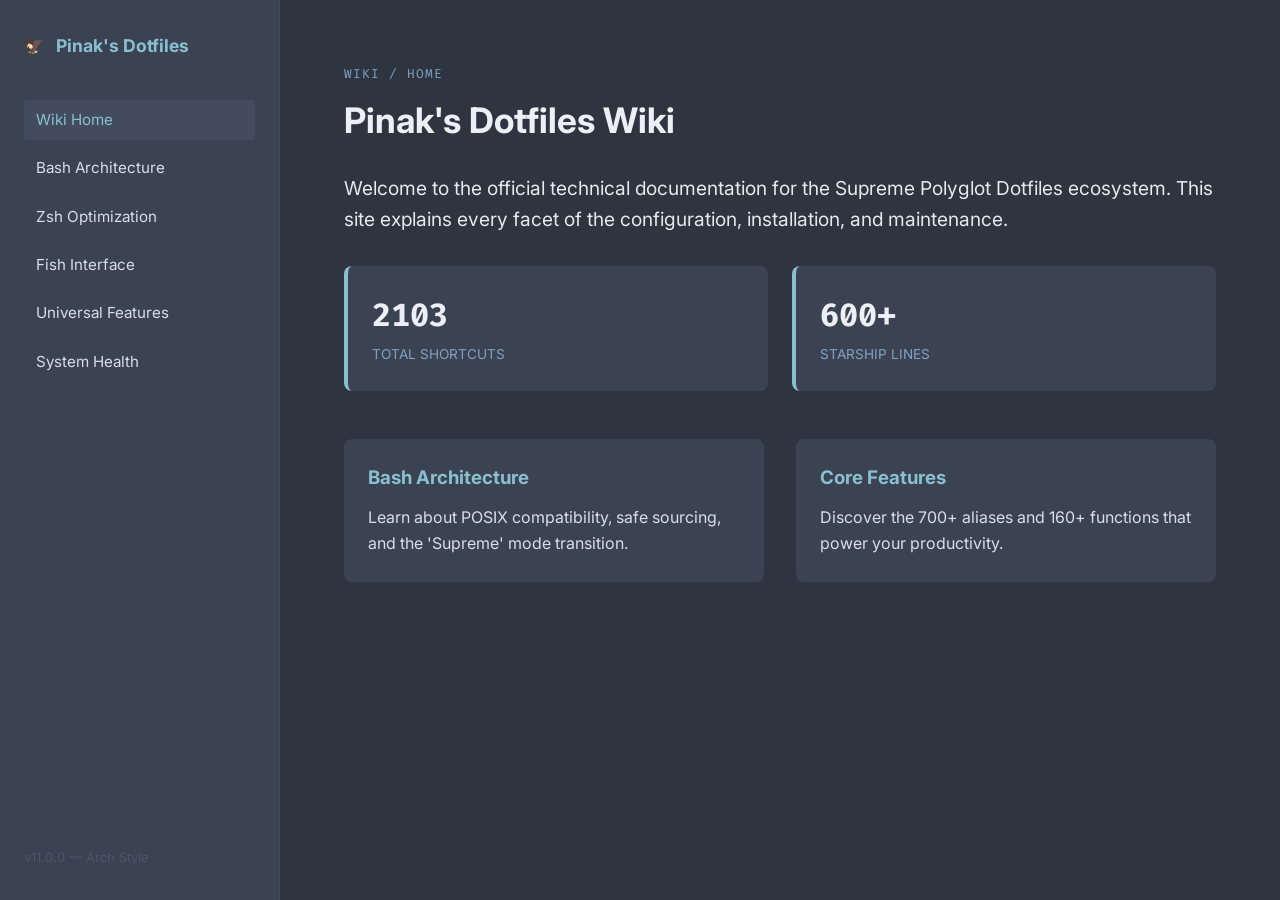
==== docs/index.html @ 30ae8c2a "Docs: implement 6-page comprehensive technical wiki and 600+ line Starship config" ====
<!DOCTYPE html>
<html lang="en">
<head>
    <meta charset="UTF-8">
    <meta name="viewport" content="width=device-width, initial-scale=1.0">
    <title>Pinak's Dotfiles — Wiki</title>
    <link rel="stylesheet" href="style.css">
    <link href="https://fonts.googleapis.com/css2?family=Fira+Code&family=Inter:wght@400;600;700&display=swap" rel="stylesheet">
</head>
<body class="nord-theme">
    <nav class="sidebar">
        <div class="logo"><span>🦅</span> <h1>Pinak's Dotfiles</h1></div>
        <ul class="nav-links">
            <li><a href="index.html" class="active">Wiki Home</a></li>
            <li><a href="bash.html">Bash Architecture</a></li>
            <li><a href="zsh.html">Zsh Optimization</a></li>
            <li><a href="fish.html">Fish Interface</a></li>
            <li><a href="features.html">Universal Features</a></li>
            <li><a href="diagnostics.html">System Health</a></li>
        </ul>
        <div class="sidebar-footer">v11.0.0 — Arch Style</div>
    </nav>
    <main class="content">
        <section class="doc-section">
            <header><div class="breadcrumb">Wiki / Home</div><h2>Pinak's Dotfiles Wiki</h2></header>
            <p class="lead">Welcome to the official technical documentation for the Supreme Polyglot Dotfiles ecosystem. This site explains every facet of the configuration, installation, and maintenance.</p>
            
            <div class="stats-grid" id="stats-grid"></div>

            <div class="card-grid">
                <div class="card clickable" onclick="location.href='bash.html'">
                    <h3>Bash Architecture</h3>
                    <p>Learn about POSIX compatibility, safe sourcing, and the 'Supreme' mode transition.</p>
                </div>
                <div class="card clickable" onclick="location.href='features.html'">
                    <h3>Core Features</h3>
                    <p>Discover the 700+ aliases and 160+ functions that power your productivity.</p>
                </div>
            </div>
        </section>
    </main>
    <script src="data.js"></script>
    <script>
        document.addEventListener('DOMContentLoaded', () => {
            const stats = DOTFILES_DATA.stats;
            document.getElementById('stats-grid').innerHTML = `
                <div class="stat-card">
                    <span class="stat-value">${stats.bash.aliases + stats.zsh.aliases + stats.fish.abbreviations}</span>
                    <span class="stat-label">Total Shortcuts</span>
                </div>
                <div class="stat-card">
                    <span class="stat-value">600+</span>
                    <span class="stat-label">Starship Lines</span>
                </div>
            `;
        });
    </script>
</body>
</html>
---- docs/style.css ----
:root {
    --nord0: #2e3440;
    --nord1: #3b4252;
    --nord2: #434c5e;
    --nord3: #4c566a;
    --nord4: #d8dee9;
    --nord5: #e5e9f0;
    --nord6: #eceff4;
    --nord7: #8fbcbb;
    --nord8: #88c0d0;
    --nord9: #81a1c1;
    --nord10: #5e81ac;
    --nord11: #bf616a;
    --nord12: #d08770;
    --nord13: #ebcb8b;
    --nord14: #a3be8c;
    --nord15: #b48ead;
    
    --sidebar-width: 280px;
    --content-max-width: 900px;
}

* {
    box-sizing: border-box;
    margin: 0;
    padding: 0;
}

body {
    font-family: 'Inter', system-ui, -apple-system, sans-serif;
    background-color: var(--nord0);
    color: var(--nord4);
    line-height: 1.6;
    display: flex;
    min-height: 100vh;
}

/* Sidebar */
.sidebar {
    width: var(--sidebar-width);
    background-color: var(--nord1);
    border-right: 1px solid var(--nord2);
    padding: 2rem 1.5rem;
    position: fixed;
    height: 100vh;
    display: flex;
    flex-direction: column;
}

.logo {
    display: flex;
    align-items: center;
    gap: 0.75rem;
    margin-bottom: 2.5rem;
}

.logo-icon {
    font-size: 1.5rem;
}

.logo h1 {
    font-size: 1.1rem;
    color: var(--nord8);
    font-weight: 700;
}

.nav-links {
    list-style: none;
    flex-grow: 1;
}

.nav-links li {
    margin-bottom: 0.5rem;
}

.nav-links a {
    color: var(--nord4);
    text-decoration: none;
    font-size: 0.95rem;
    display: block;
    padding: 0.5rem 0.75rem;
    border-radius: 4px;
    transition: all 0.2s ease;
}

.nav-links a:hover, .nav-links a.active {
    background-color: var(--nord2);
    color: var(--nord8);
}

.sidebar-footer {
    padding-top: 2rem;
    font-size: 0.8rem;
    color: var(--nord3);
}

/* Content */
.content {
    margin-left: var(--sidebar-width);
    padding: 4rem 5%;
    max-width: calc(var(--content-max-width) + var(--sidebar-width));
    width: 100%;
}

.doc-section {
    margin-bottom: 5rem;
}

.breadcrumb {
    font-family: 'Fira Code', monospace;
    font-size: 0.8rem;
    color: var(--nord9);
    margin-bottom: 0.5rem;
    text-transform: uppercase;
    letter-spacing: 1px;
}

h2 {
    font-size: 2.2rem;
    color: var(--nord6);
    margin-bottom: 1.5rem;
}

.lead {
    font-size: 1.2rem;
    color: var(--nord5);
    margin-bottom: 2rem;
}

/* Stats */
.stats-grid {
    display: grid;
    grid-template-columns: repeat(auto-fit, minmax(200px, 1fr));
    gap: 1.5rem;
    margin: 2rem 0;
}

.stat-card {
    background-color: var(--nord1);
    padding: 1.5rem;
    border-radius: 8px;
    border-left: 4px solid var(--nord8);
}

.stat-value {
    display: block;
    font-size: 2rem;
    font-weight: 700;
    color: var(--nord6);
    font-family: 'Fira Code', monospace;
}

.stat-label {
    font-size: 0.85rem;
    color: var(--nord9);
    text-transform: uppercase;
}

/* Info Box */
.info-box {
    background-color: var(--nord2);
    padding: 1rem 1.5rem;
    border-radius: 6px;
    border-left: 4px solid var(--nord13);
    margin: 2rem 0;
}

/* Code Block */
.code-block {
    background-color: var(--nord1);
    padding: 1.25rem;
    border-radius: 8px;
    position: relative;
    margin: 1.5rem 0;
    font-family: 'Fira Code', monospace;
    font-size: 0.9rem;
    overflow-x: auto;
}

.code-block pre {
    color: var(--nord14);
}

/* Cards */
.grid {
    display: grid;
    grid-template-columns: repeat(auto-fit, minmax(250px, 1fr));
    gap: 1.5rem;
}

.card {
    background-color: var(--nord1);
    padding: 1.5rem;
    border-radius: 8px;
    transition: transform 0.2s ease;
}

.card:hover {
    transform: translateY(-5px);
}

.card h3 {
    color: var(--nord8);
    margin-bottom: 0.75rem;
}

.card-grid {
    display: grid;
    grid-template-columns: repeat(auto-fit, minmax(300px, 1fr));
    gap: 2rem;
    margin-top: 3rem;
}

.clickable {
    cursor: pointer;
    border-bottom: 2px solid transparent;
}

.clickable:hover {
    background-color: var(--nord2);
    border-bottom-color: var(--nord8);
}

.breadcrumb:hover {
    color: var(--nord8);
    cursor: default;
}

@media (max-width: 768px) {
    body {
        flex-direction: column;
    }
    .sidebar {
        width: 100%;
        height: auto;
        position: relative;
    }
    .content {
        margin-left: 0;
        padding: 2rem 1.5rem;
    }
}
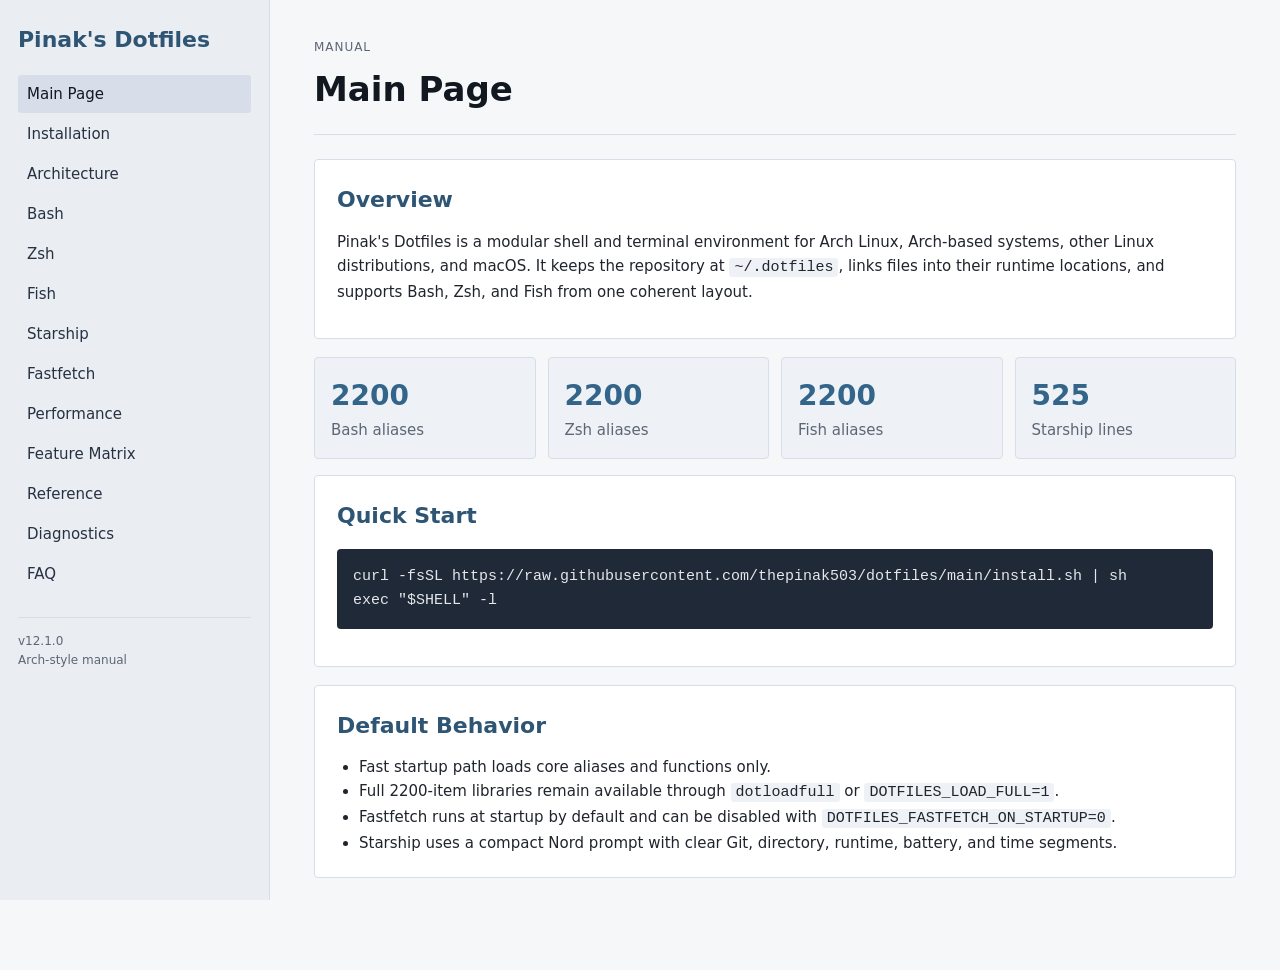
==== commit 1ad78700: "Initial Commit" ====
--- a/docs/index.html
+++ b/docs/index.html
@@ -1,59 +1,30 @@
-<!DOCTYPE html>
+<!doctype html>
 <html lang="en">
 <head>
-    <meta charset="UTF-8">
-    <meta name="viewport" content="width=device-width, initial-scale=1.0">
-    <title>Pinak's Dotfiles — Wiki</title>
-    <link rel="stylesheet" href="style.css">
-    <link href="https://fonts.googleapis.com/css2?family=Fira+Code&family=Inter:wght@400;600;700&display=swap" rel="stylesheet">
+<meta charset="utf-8">
+<meta name="viewport" content="width=device-width, initial-scale=1">
+<title>Main Page - Pinak's Dotfiles</title>
+<link rel="stylesheet" href="style.css">
 </head>
-<body class="nord-theme">
-    <nav class="sidebar">
-        <div class="logo"><span>🦅</span> <h1>Pinak's Dotfiles</h1></div>
-        <ul class="nav-links">
-            <li><a href="index.html" class="active">Wiki Home</a></li>
-            <li><a href="bash.html">Bash Architecture</a></li>
-            <li><a href="zsh.html">Zsh Optimization</a></li>
-            <li><a href="fish.html">Fish Interface</a></li>
-            <li><a href="features.html">Universal Features</a></li>
-            <li><a href="diagnostics.html">System Health</a></li>
-        </ul>
-        <div class="sidebar-footer">v11.0.0 — Arch Style</div>
-    </nav>
-    <main class="content">
-        <section class="doc-section">
-            <header><div class="breadcrumb">Wiki / Home</div><h2>Pinak's Dotfiles Wiki</h2></header>
-            <p class="lead">Welcome to the official technical documentation for the Supreme Polyglot Dotfiles ecosystem. This site explains every facet of the configuration, installation, and maintenance.</p>
-            
-            <div class="stats-grid" id="stats-grid"></div>
+<body>
+<aside>
+<div class="brand">Pinak's Dotfiles</div>
+<nav><a href="index.html" class="active">Main Page</a><a href="install.html" class="">Installation</a><a href="architecture.html" class="">Architecture</a><a href="bash.html" class="">Bash</a><a href="zsh.html" class="">Zsh</a><a href="fish.html" class="">Fish</a><a href="starship.html" class="">Starship</a><a href="fastfetch.html" class="">Fastfetch</a><a href="performance.html" class="">Performance</a><a href="features.html" class="">Feature Matrix</a><a href="reference.html" class="">Reference</a><a href="diagnostics.html" class="">Diagnostics</a><a href="faq.html" class="">FAQ</a></nav>
+<div class="meta">v12.1.0<br>Arch-style manual</div>
+</aside>
+<main>
+<header class="top"><span>Manual</span><h1>Main Page</h1></header>
 
-            <div class="card-grid">
-                <div class="card clickable" onclick="location.href='bash.html'">
-                    <h3>Bash Architecture</h3>
-                    <p>Learn about POSIX compatibility, safe sourcing, and the 'Supreme' mode transition.</p>
-                </div>
-                <div class="card clickable" onclick="location.href='features.html'">
-                    <h3>Core Features</h3>
-                    <p>Discover the 700+ aliases and 160+ functions that power your productivity.</p>
-                </div>
-            </div>
-        </section>
-    </main>
-    <script src="data.js"></script>
-    <script>
-        document.addEventListener('DOMContentLoaded', () => {
-            const stats = DOTFILES_DATA.stats;
-            document.getElementById('stats-grid').innerHTML = `
-                <div class="stat-card">
-                    <span class="stat-value">${stats.bash.aliases + stats.zsh.aliases + stats.fish.abbreviations}</span>
-                    <span class="stat-label">Total Shortcuts</span>
-                </div>
-                <div class="stat-card">
-                    <span class="stat-value">600+</span>
-                    <span class="stat-label">Starship Lines</span>
-                </div>
-            `;
-        });
-    </script>
+<section><h2>Overview</h2><p>Pinak's Dotfiles is a modular shell and terminal environment for Arch Linux, Arch-based systems, other Linux distributions, and macOS. It keeps the repository at <code>~/.dotfiles</code>, links files into their runtime locations, and supports Bash, Zsh, and Fish from one coherent layout.</p></section>
+<div class="grid">
+<div class="box"><strong>2200</strong><span>Bash aliases</span></div>
+<div class="box"><strong>2200</strong><span>Zsh aliases</span></div>
+<div class="box"><strong>2200</strong><span>Fish aliases</span></div>
+<div class="box"><strong>525</strong><span>Starship lines</span></div>
+</div>
+<section><h2>Quick Start</h2><pre><code>curl -fsSL https://raw.githubusercontent.com/thepinak503/dotfiles/main/install.sh | sh
+exec "$SHELL" -l</code></pre></section>
+<section><h2>Default Behavior</h2><ul><li>Fast startup path loads core aliases and functions only.</li><li>Full 2200-item libraries remain available through <code>dotloadfull</code> or <code>DOTFILES_LOAD_FULL=1</code>.</li><li>Fastfetch runs at startup by default and can be disabled with <code>DOTFILES_FASTFETCH_ON_STARTUP=0</code>.</li><li>Starship uses a compact Nord prompt with clear Git, directory, runtime, battery, and time segments.</li></ul></section>
+</main>
 </body>
 </html>
--- a/docs/style.css
+++ b/docs/style.css
@@ -1,242 +1 @@
-:root {
-    --nord0: #2e3440;
-    --nord1: #3b4252;
-    --nord2: #434c5e;
-    --nord3: #4c566a;
-    --nord4: #d8dee9;
-    --nord5: #e5e9f0;
-    --nord6: #eceff4;
-    --nord7: #8fbcbb;
-    --nord8: #88c0d0;
-    --nord9: #81a1c1;
-    --nord10: #5e81ac;
-    --nord11: #bf616a;
-    --nord12: #d08770;
-    --nord13: #ebcb8b;
-    --nord14: #a3be8c;
-    --nord15: #b48ead;
-    
-    --sidebar-width: 280px;
-    --content-max-width: 900px;
-}
-
-* {
-    box-sizing: border-box;
-    margin: 0;
-    padding: 0;
-}
-
-body {
-    font-family: 'Inter', system-ui, -apple-system, sans-serif;
-    background-color: var(--nord0);
-    color: var(--nord4);
-    line-height: 1.6;
-    display: flex;
-    min-height: 100vh;
-}
-
-/* Sidebar */
-.sidebar {
-    width: var(--sidebar-width);
-    background-color: var(--nord1);
-    border-right: 1px solid var(--nord2);
-    padding: 2rem 1.5rem;
-    position: fixed;
-    height: 100vh;
-    display: flex;
-    flex-direction: column;
-}
-
-.logo {
-    display: flex;
-    align-items: center;
-    gap: 0.75rem;
-    margin-bottom: 2.5rem;
-}
-
-.logo-icon {
-    font-size: 1.5rem;
-}
-
-.logo h1 {
-    font-size: 1.1rem;
-    color: var(--nord8);
-    font-weight: 700;
-}
-
-.nav-links {
-    list-style: none;
-    flex-grow: 1;
-}
-
-.nav-links li {
-    margin-bottom: 0.5rem;
-}
-
-.nav-links a {
-    color: var(--nord4);
-    text-decoration: none;
-    font-size: 0.95rem;
-    display: block;
-    padding: 0.5rem 0.75rem;
-    border-radius: 4px;
-    transition: all 0.2s ease;
-}
-
-.nav-links a:hover, .nav-links a.active {
-    background-color: var(--nord2);
-    color: var(--nord8);
-}
-
-.sidebar-footer {
-    padding-top: 2rem;
-    font-size: 0.8rem;
-    color: var(--nord3);
-}
-
-/* Content */
-.content {
-    margin-left: var(--sidebar-width);
-    padding: 4rem 5%;
-    max-width: calc(var(--content-max-width) + var(--sidebar-width));
-    width: 100%;
-}
-
-.doc-section {
-    margin-bottom: 5rem;
-}
-
-.breadcrumb {
-    font-family: 'Fira Code', monospace;
-    font-size: 0.8rem;
-    color: var(--nord9);
-    margin-bottom: 0.5rem;
-    text-transform: uppercase;
-    letter-spacing: 1px;
-}
-
-h2 {
-    font-size: 2.2rem;
-    color: var(--nord6);
-    margin-bottom: 1.5rem;
-}
-
-.lead {
-    font-size: 1.2rem;
-    color: var(--nord5);
-    margin-bottom: 2rem;
-}
-
-/* Stats */
-.stats-grid {
-    display: grid;
-    grid-template-columns: repeat(auto-fit, minmax(200px, 1fr));
-    gap: 1.5rem;
-    margin: 2rem 0;
-}
-
-.stat-card {
-    background-color: var(--nord1);
-    padding: 1.5rem;
-    border-radius: 8px;
-    border-left: 4px solid var(--nord8);
-}
-
-.stat-value {
-    display: block;
-    font-size: 2rem;
-    font-weight: 700;
-    color: var(--nord6);
-    font-family: 'Fira Code', monospace;
-}
-
-.stat-label {
-    font-size: 0.85rem;
-    color: var(--nord9);
-    text-transform: uppercase;
-}
-
-/* Info Box */
-.info-box {
-    background-color: var(--nord2);
-    padding: 1rem 1.5rem;
-    border-radius: 6px;
-    border-left: 4px solid var(--nord13);
-    margin: 2rem 0;
-}
-
-/* Code Block */
-.code-block {
-    background-color: var(--nord1);
-    padding: 1.25rem;
-    border-radius: 8px;
-    position: relative;
-    margin: 1.5rem 0;
-    font-family: 'Fira Code', monospace;
-    font-size: 0.9rem;
-    overflow-x: auto;
-}
-
-.code-block pre {
-    color: var(--nord14);
-}
-
-/* Cards */
-.grid {
-    display: grid;
-    grid-template-columns: repeat(auto-fit, minmax(250px, 1fr));
-    gap: 1.5rem;
-}
-
-.card {
-    background-color: var(--nord1);
-    padding: 1.5rem;
-    border-radius: 8px;
-    transition: transform 0.2s ease;
-}
-
-.card:hover {
-    transform: translateY(-5px);
-}
-
-.card h3 {
-    color: var(--nord8);
-    margin-bottom: 0.75rem;
-}
-
-.card-grid {
-    display: grid;
-    grid-template-columns: repeat(auto-fit, minmax(300px, 1fr));
-    gap: 2rem;
-    margin-top: 3rem;
-}
-
-.clickable {
-    cursor: pointer;
-    border-bottom: 2px solid transparent;
-}
-
-.clickable:hover {
-    background-color: var(--nord2);
-    border-bottom-color: var(--nord8);
-}
-
-.breadcrumb:hover {
-    color: var(--nord8);
-    cursor: default;
-}
-
-@media (max-width: 768px) {
-    body {
-        flex-direction: column;
-    }
-    .sidebar {
-        width: 100%;
-        height: auto;
-        position: relative;
-    }
-    .content {
-        margin-left: 0;
-        padding: 2rem 1.5rem;
-    }
-}
+:root{--bg:#f6f7f9;--panel:#fff;--text:#20242c;--muted:#5d6675;--line:#d8dee9;--blue:#33658a;--blue2:#2f5575;--code:#eef2f6;--warn:#8a5a00;--green:#3a6b35}*{box-sizing:border-box}body{margin:0;background:var(--bg);color:var(--text);font:15px/1.6 system-ui,-apple-system,BlinkMacSystemFont,"Segoe UI",sans-serif;display:flex}aside{width:270px;background:#eaedf2;border-right:1px solid var(--line);min-height:100vh;position:fixed;padding:22px 18px}.brand{font-size:22px;font-weight:700;color:var(--blue2);margin-bottom:18px}nav{display:flex;flex-direction:column;gap:2px}nav a{color:#263241;text-decoration:none;padding:7px 9px;border-radius:3px}nav a:hover,nav a.active{background:#d8dee9;color:#111820}.meta{color:var(--muted);font-size:12px;margin-top:24px;border-top:1px solid var(--line);padding-top:14px}main{margin-left:270px;max-width:1120px;padding:34px 44px 80px;width:100%}.top{border-bottom:1px solid var(--line);margin-bottom:24px}.top span{font-size:12px;text-transform:uppercase;color:var(--muted);letter-spacing:.08em}.top h1{font-size:34px;margin:4px 0 18px;color:#111820}section{background:var(--panel);border:1px solid var(--line);padding:22px;margin:0 0 18px;border-radius:4px}h2{font-size:22px;margin:0 0 12px;color:var(--blue2)}p{margin:0 0 12px}code{background:var(--code);padding:1px 5px;border-radius:3px;font-family:ui-monospace,SFMono-Regular,Menlo,Consolas,monospace}pre{background:#1f2937;color:#e5e7eb;border-radius:4px;padding:16px;overflow:auto}pre code{background:transparent;color:inherit;padding:0}.grid{display:grid;grid-template-columns:repeat(auto-fit,minmax(180px,1fr));gap:12px;margin:16px 0}.box{background:#eef2f6;border:1px solid var(--line);padding:16px;border-radius:4px}.box strong{display:block;font-size:28px;color:var(--blue)}.box span{color:var(--muted)}table{width:100%;border-collapse:collapse;margin-top:8px}th,td{border:1px solid var(--line);padding:10px;text-align:left;vertical-align:top}th{width:220px;background:#f0f3f7}ul{margin:0;padding-left:22px}@media(max-width:800px){body{display:block}aside{position:static;width:auto;min-height:0}main{margin:0;padding:22px}}
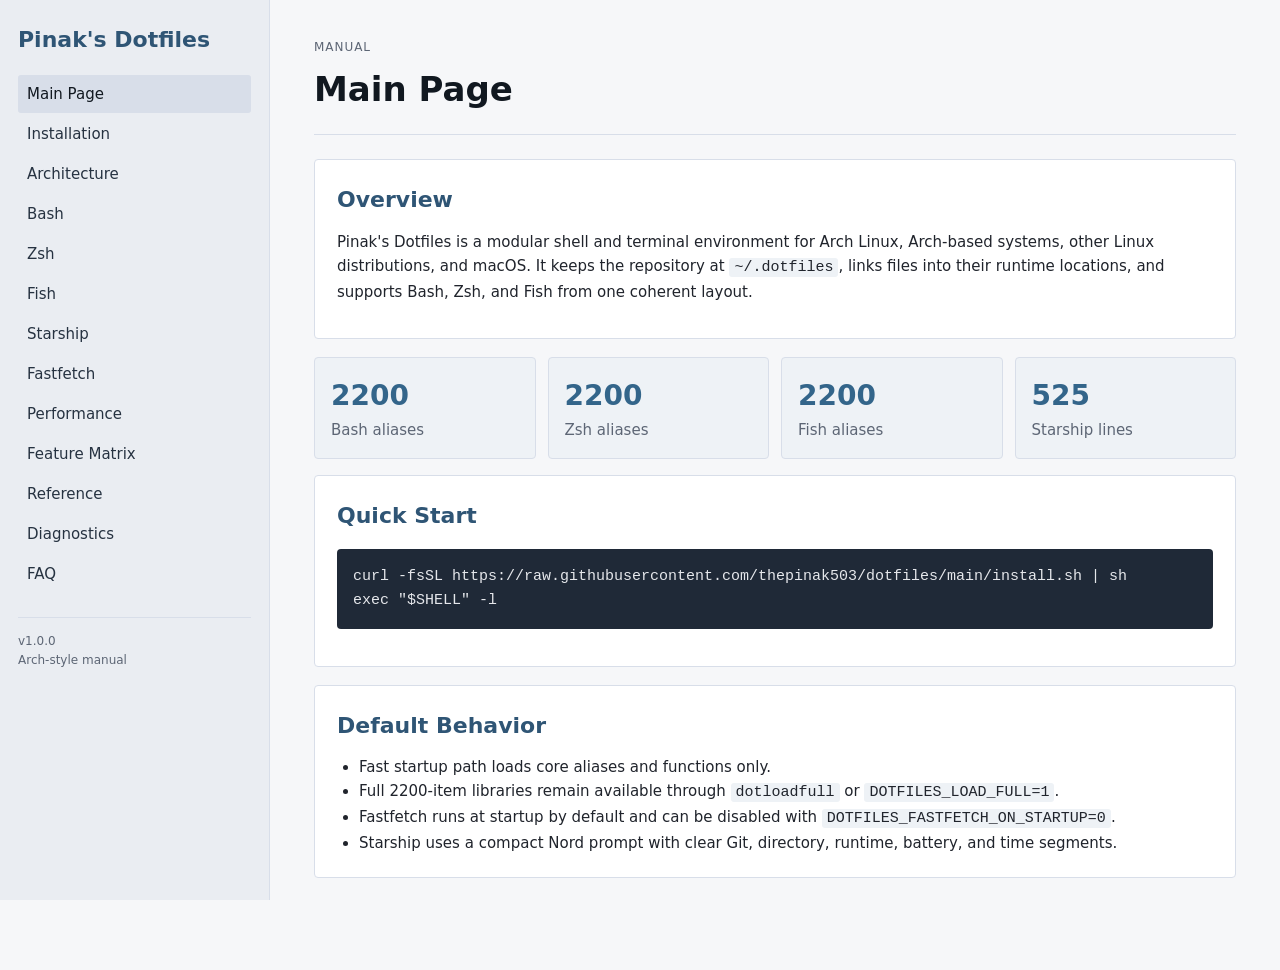
==== commit ea7c9e2c: "v1.0.0" ====
--- a/docs/index.html
+++ b/docs/index.html
@@ -10,7 +10,7 @@
 <aside>
 <div class="brand">Pinak's Dotfiles</div>
 <nav><a href="index.html" class="active">Main Page</a><a href="install.html" class="">Installation</a><a href="architecture.html" class="">Architecture</a><a href="bash.html" class="">Bash</a><a href="zsh.html" class="">Zsh</a><a href="fish.html" class="">Fish</a><a href="starship.html" class="">Starship</a><a href="fastfetch.html" class="">Fastfetch</a><a href="performance.html" class="">Performance</a><a href="features.html" class="">Feature Matrix</a><a href="reference.html" class="">Reference</a><a href="diagnostics.html" class="">Diagnostics</a><a href="faq.html" class="">FAQ</a></nav>
-<div class="meta">v12.1.0<br>Arch-style manual</div>
+<div class="meta">v1.0.0<br>Arch-style manual</div>
 </aside>
 <main>
 <header class="top"><span>Manual</span><h1>Main Page</h1></header>
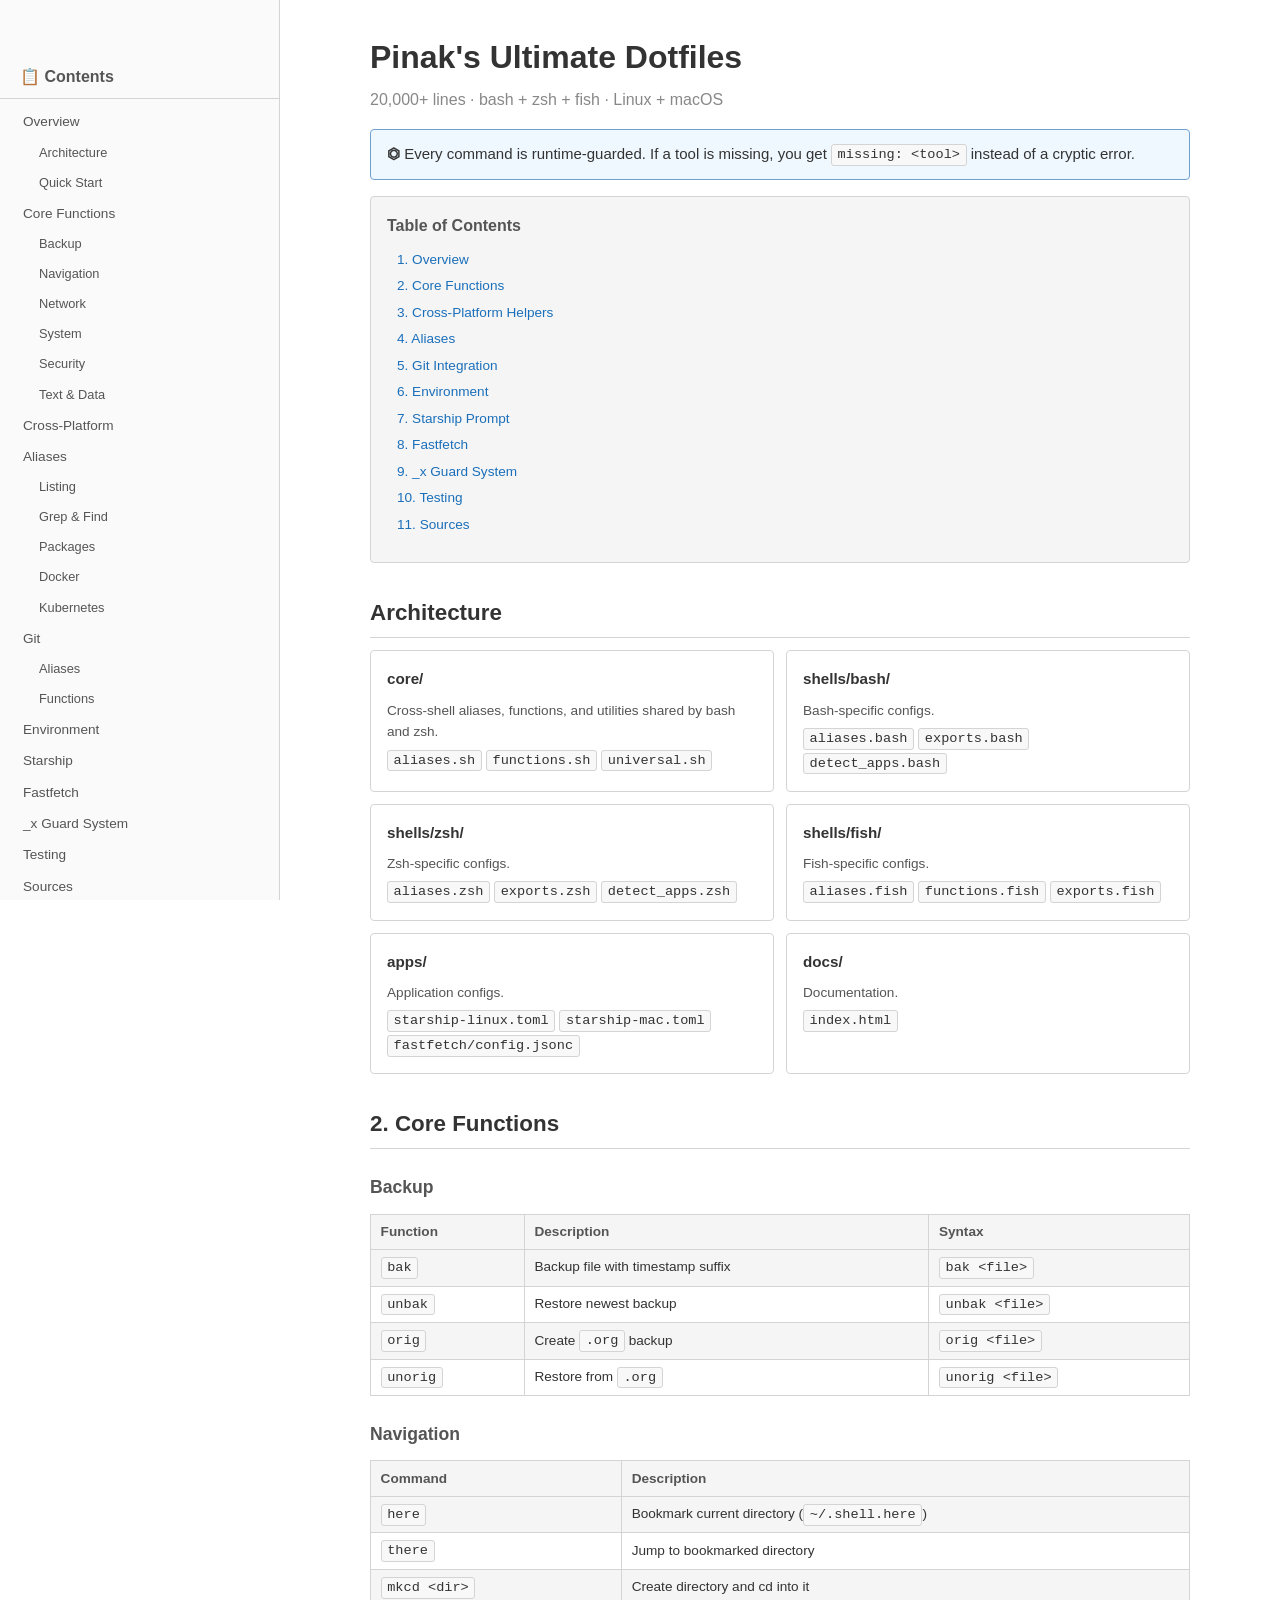
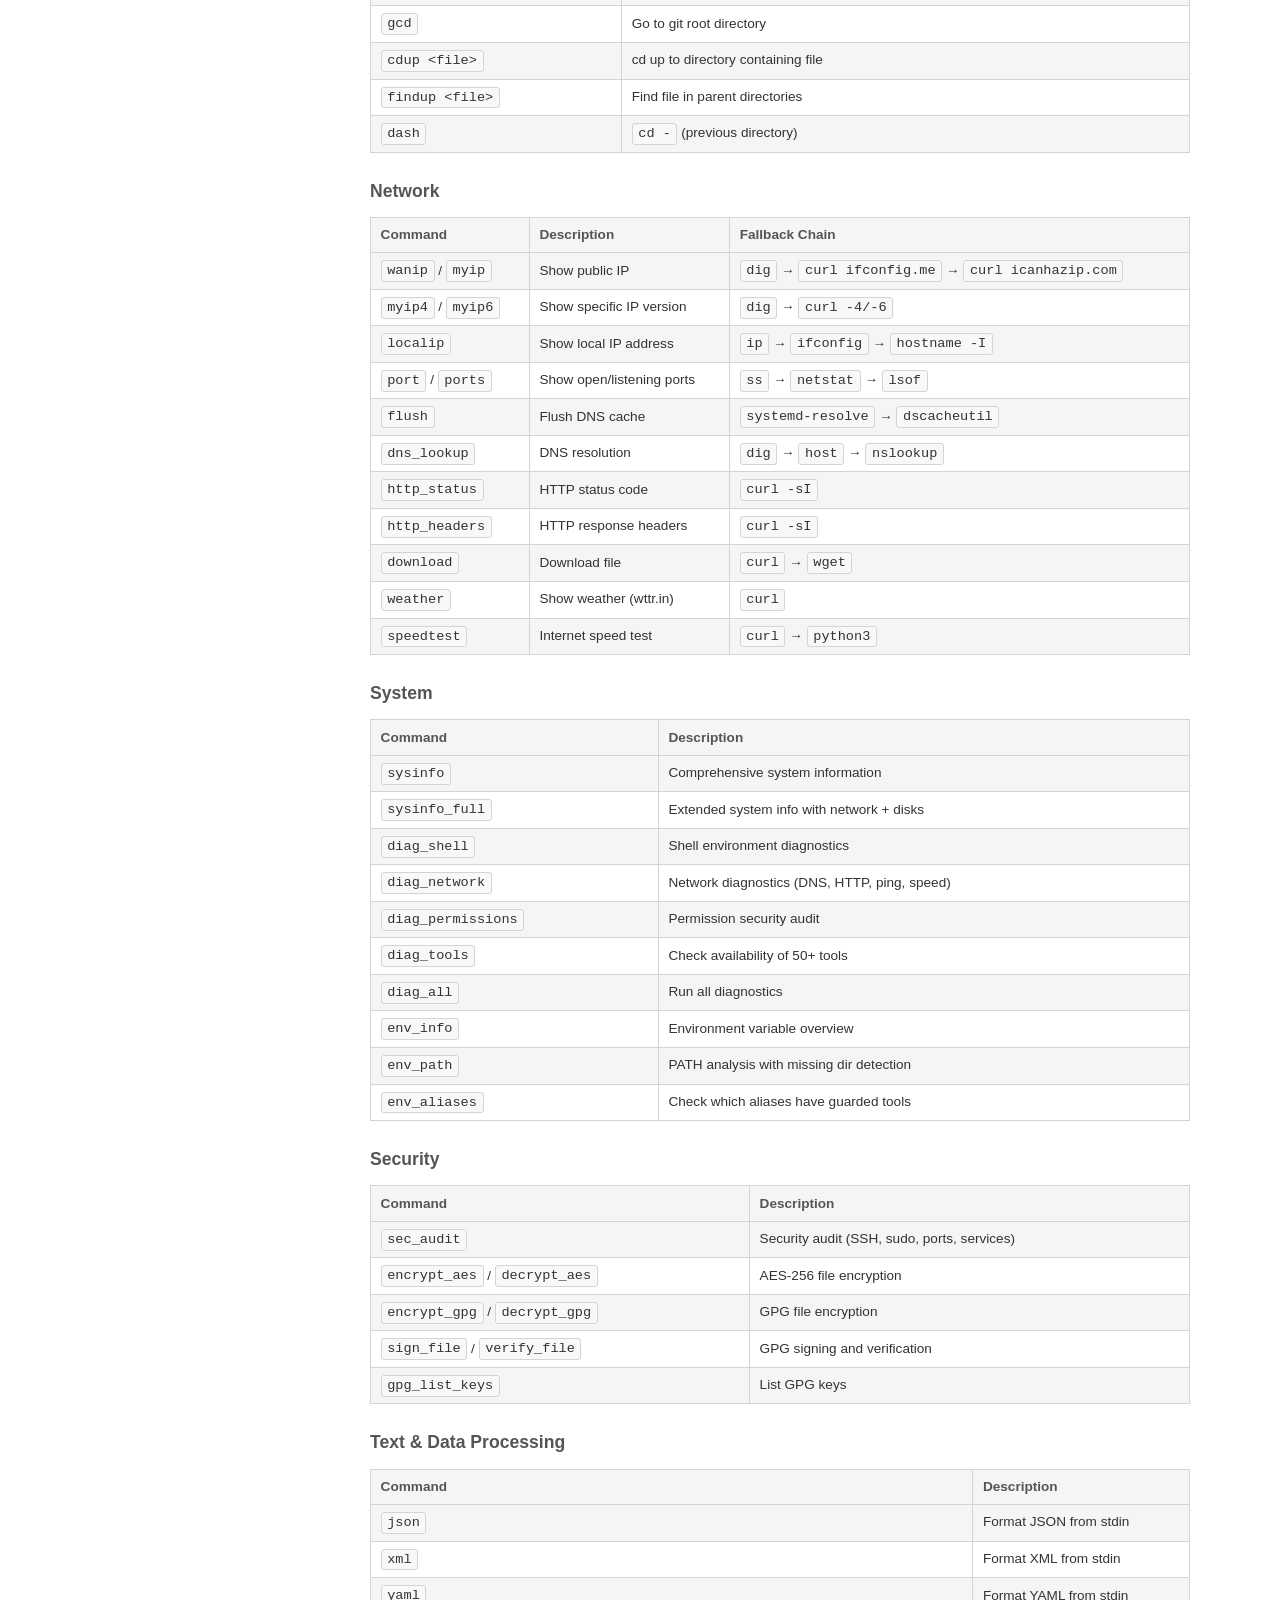
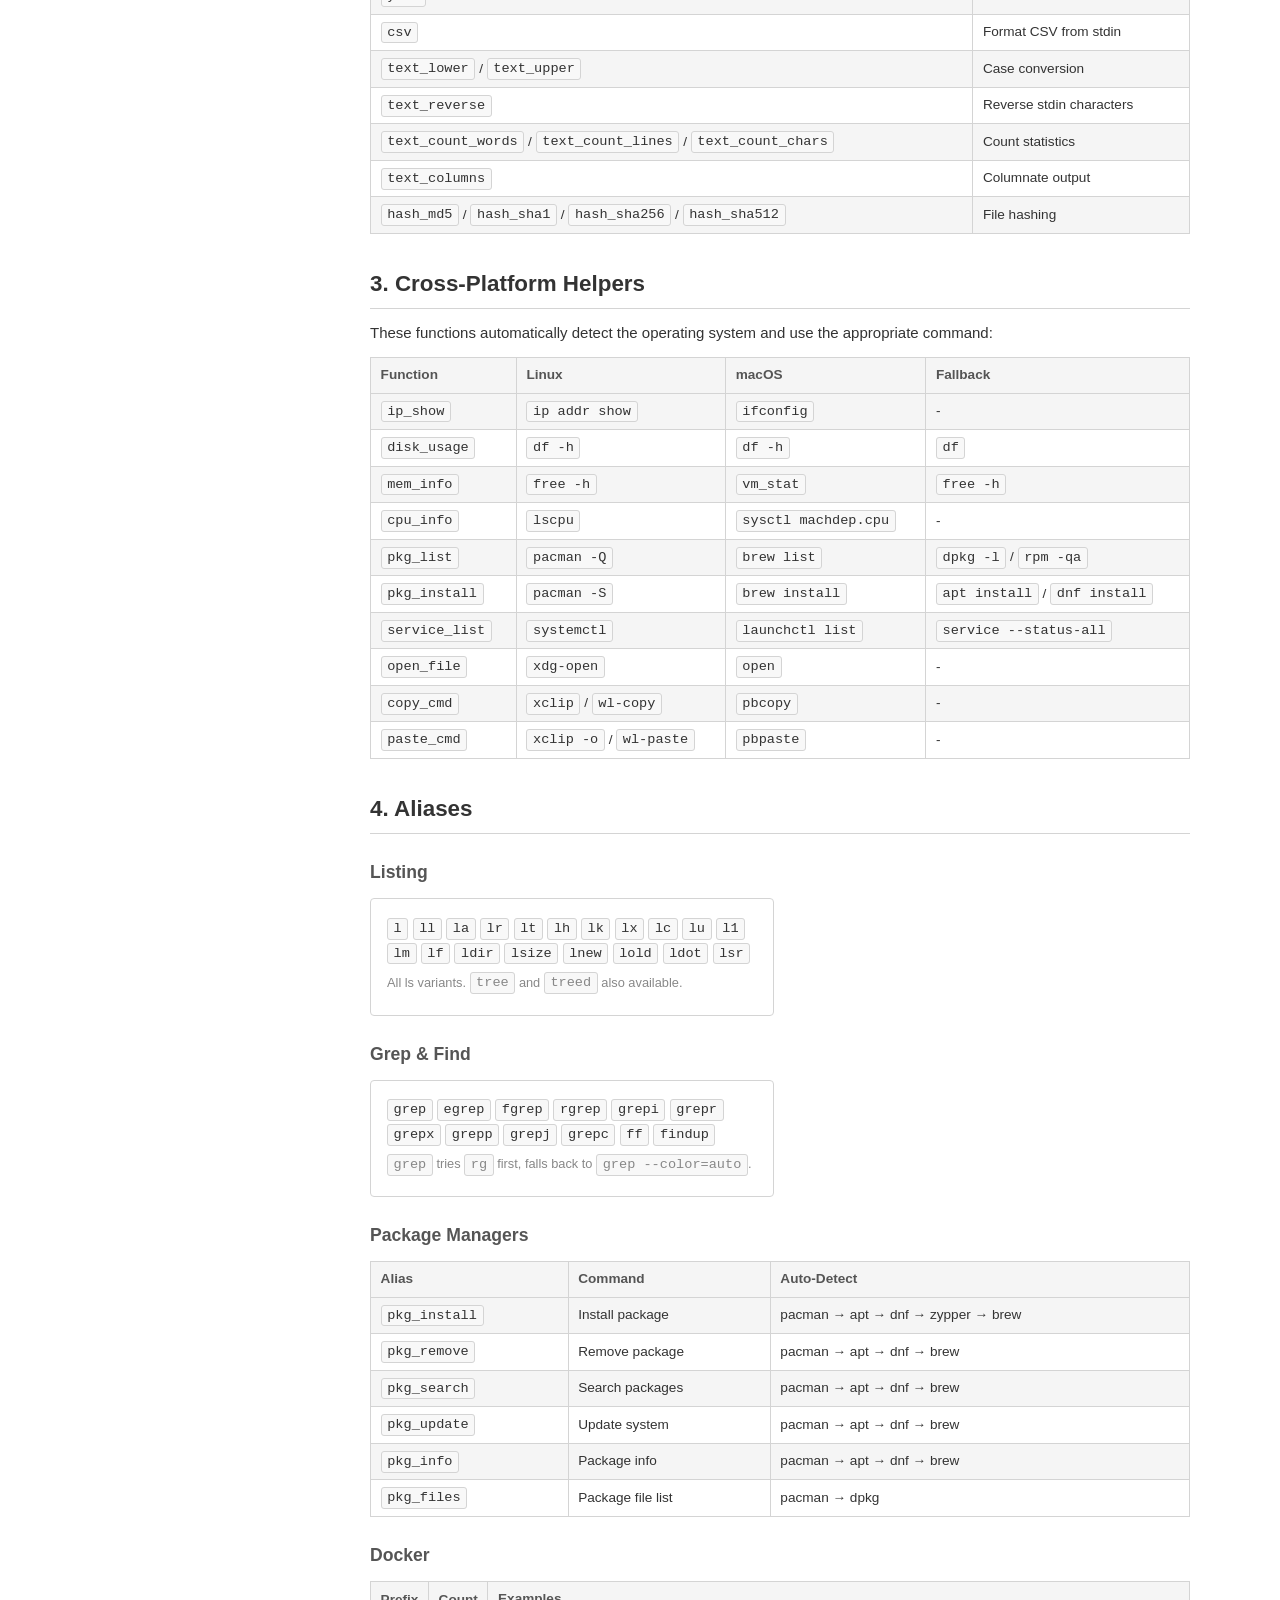
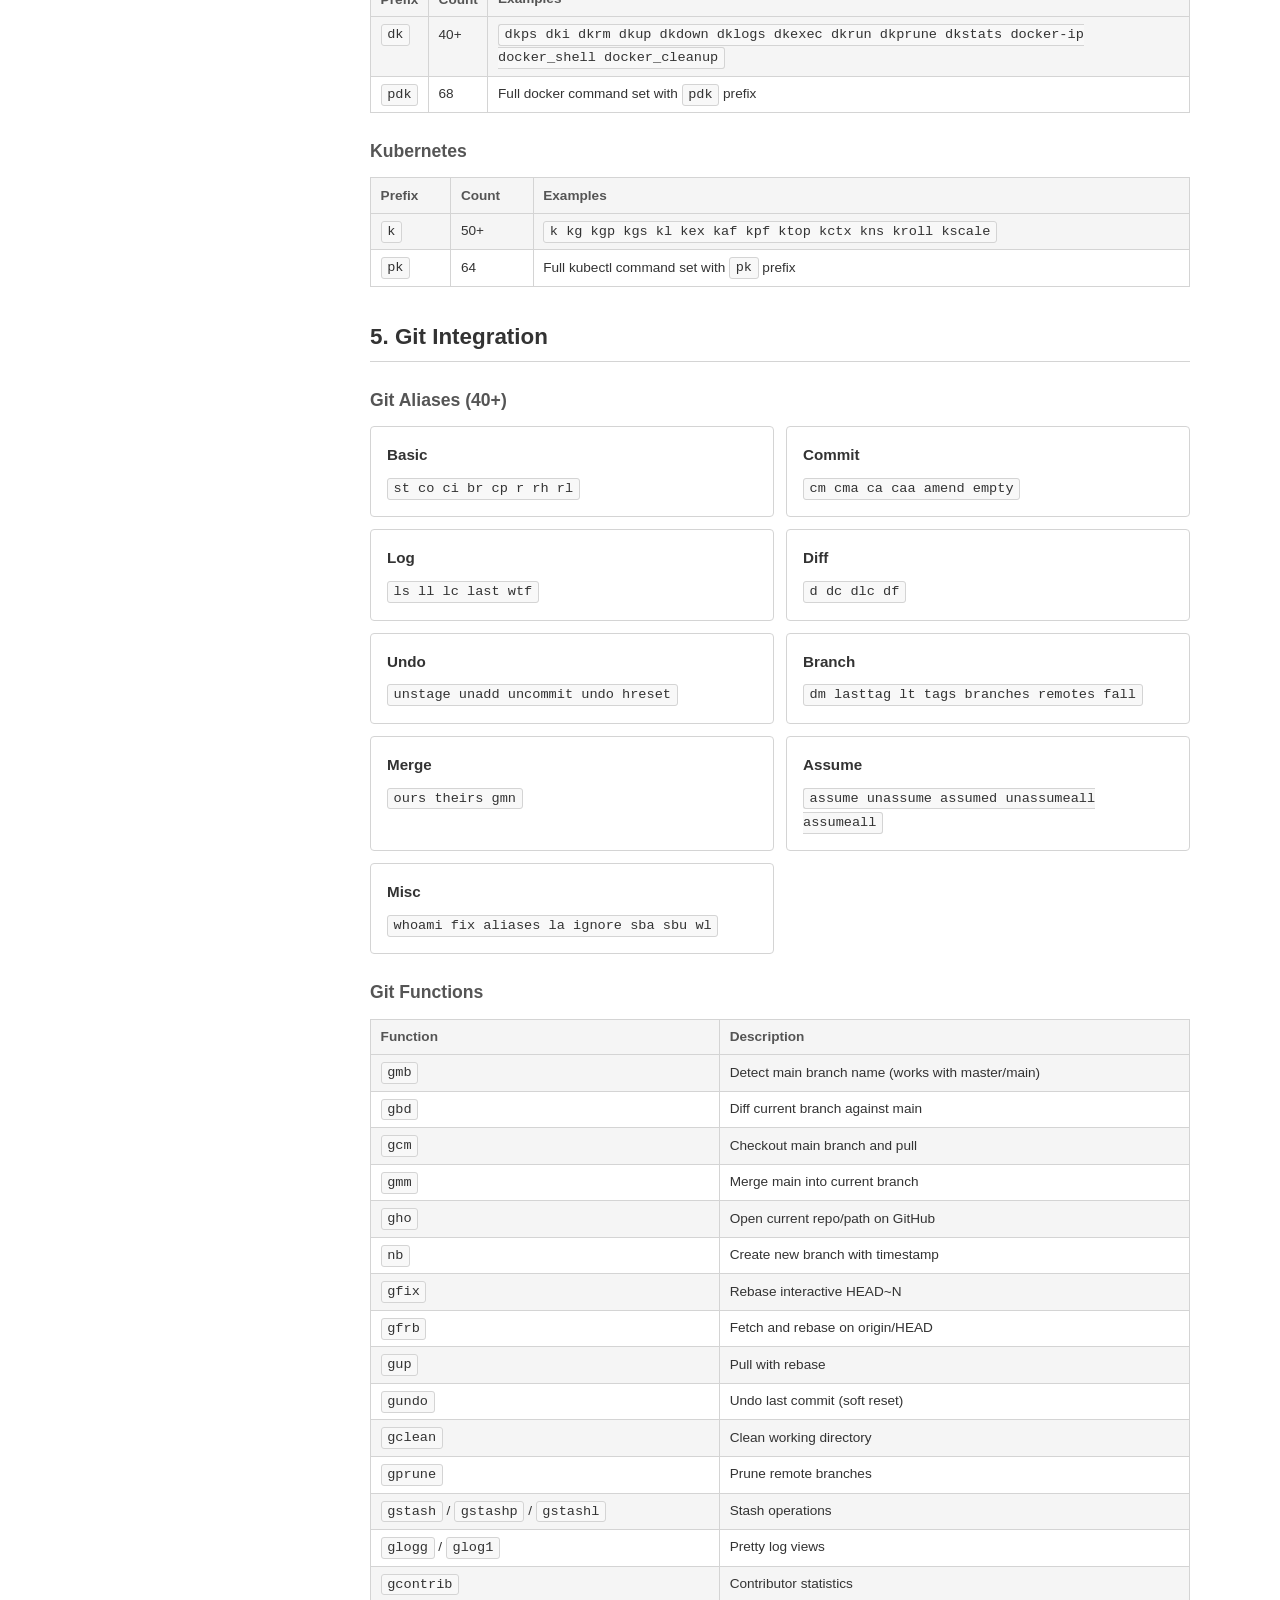
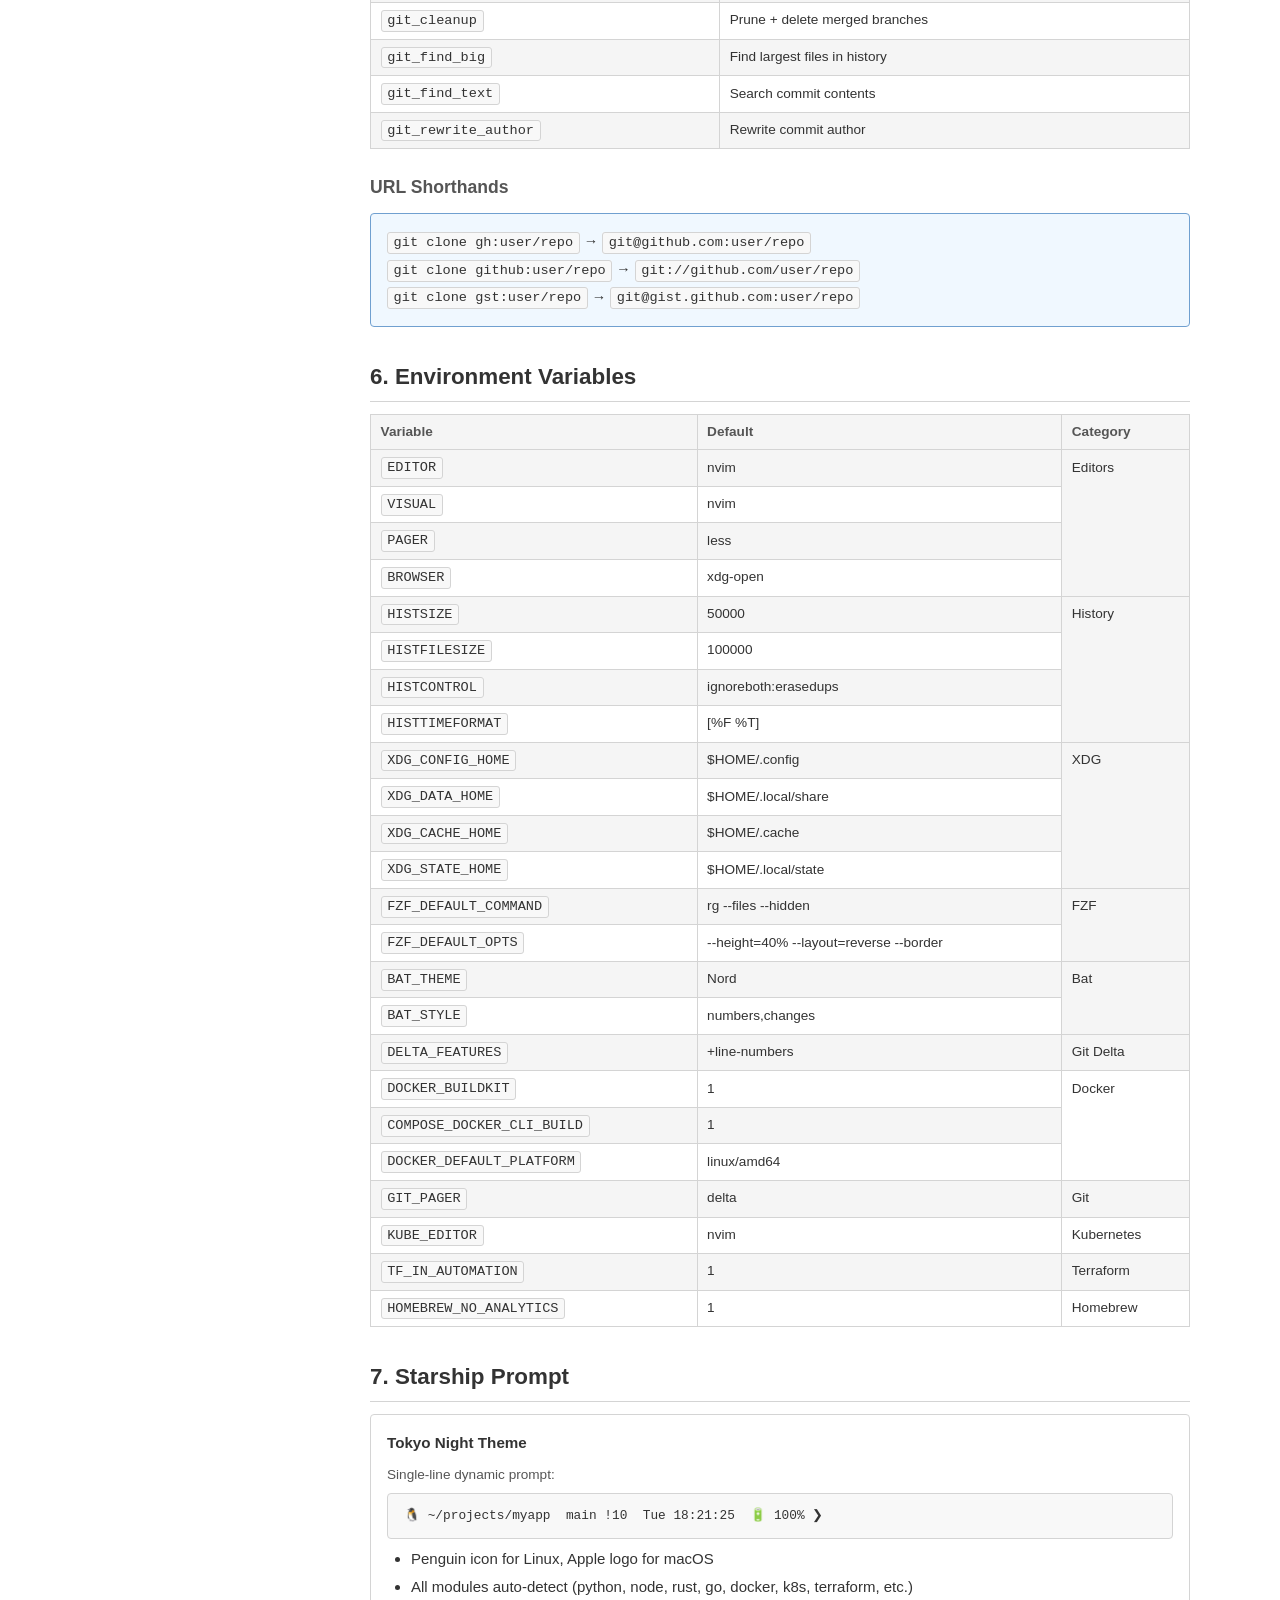
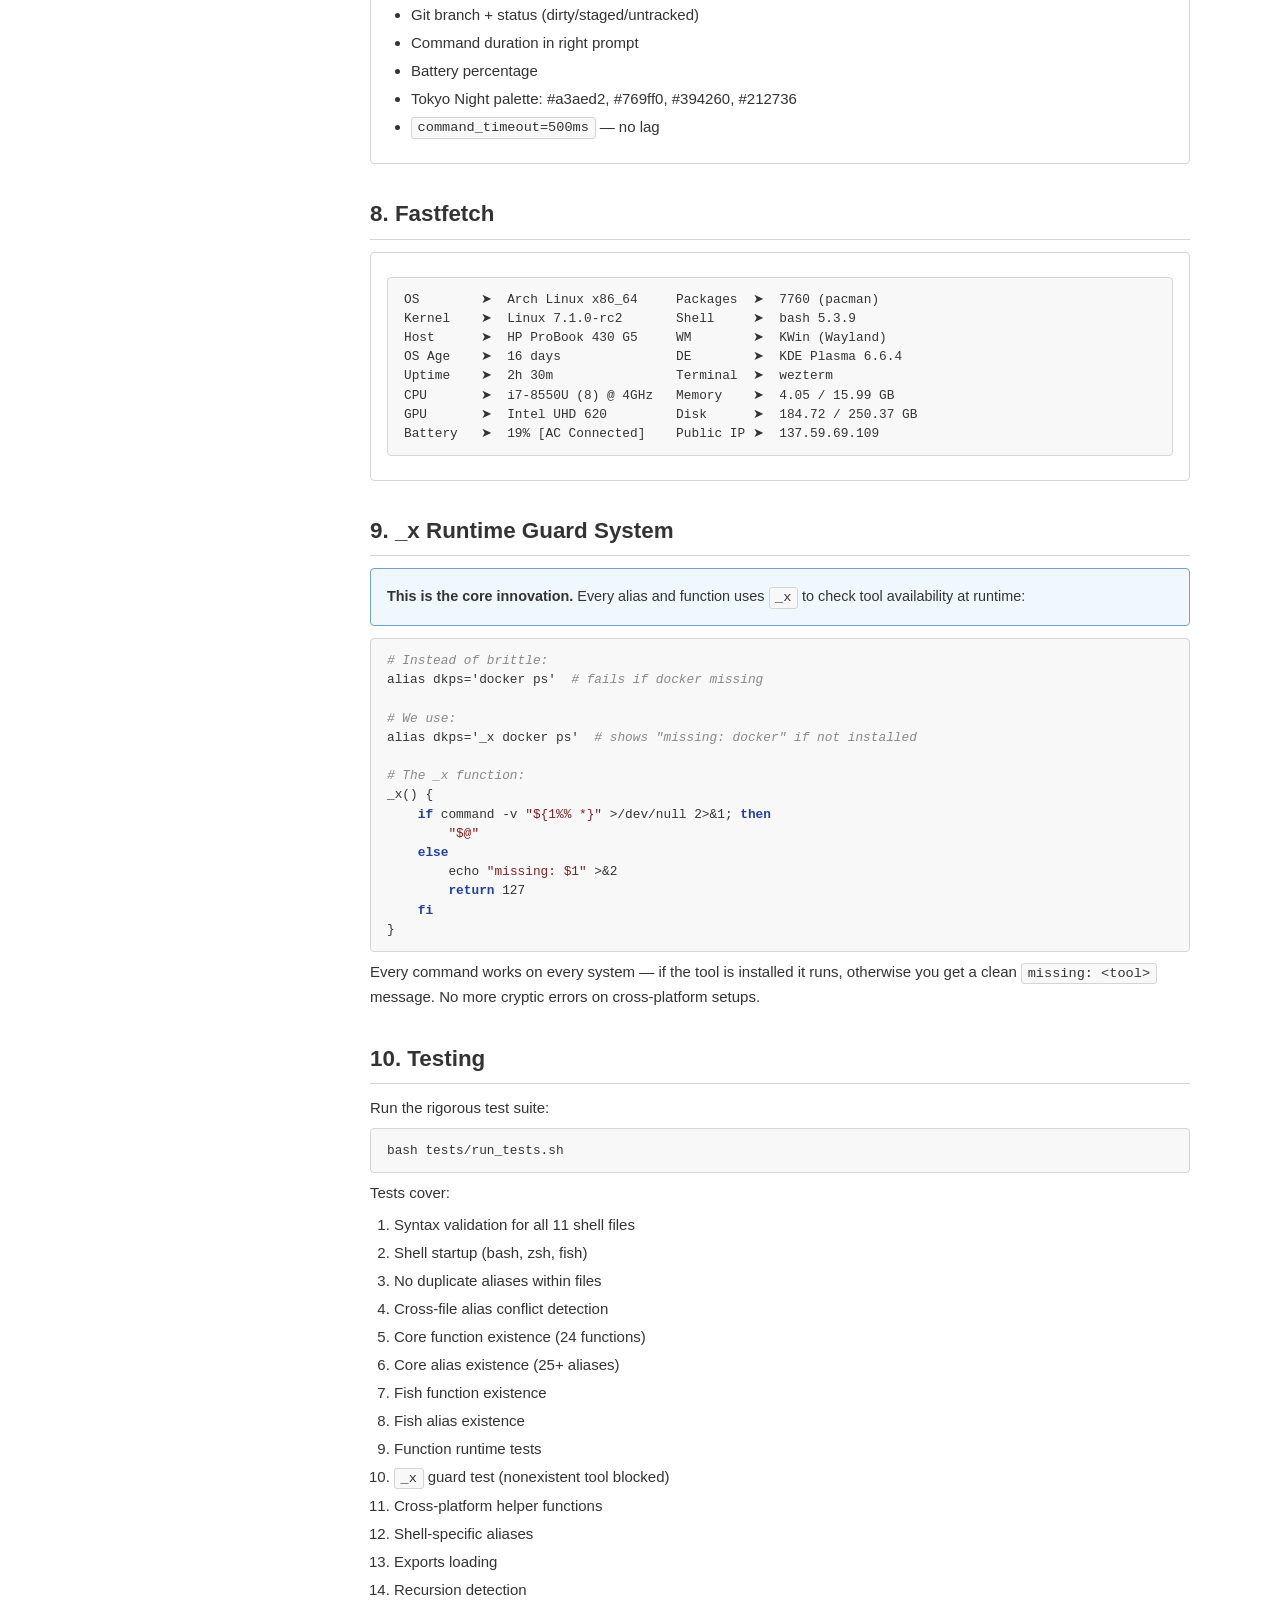
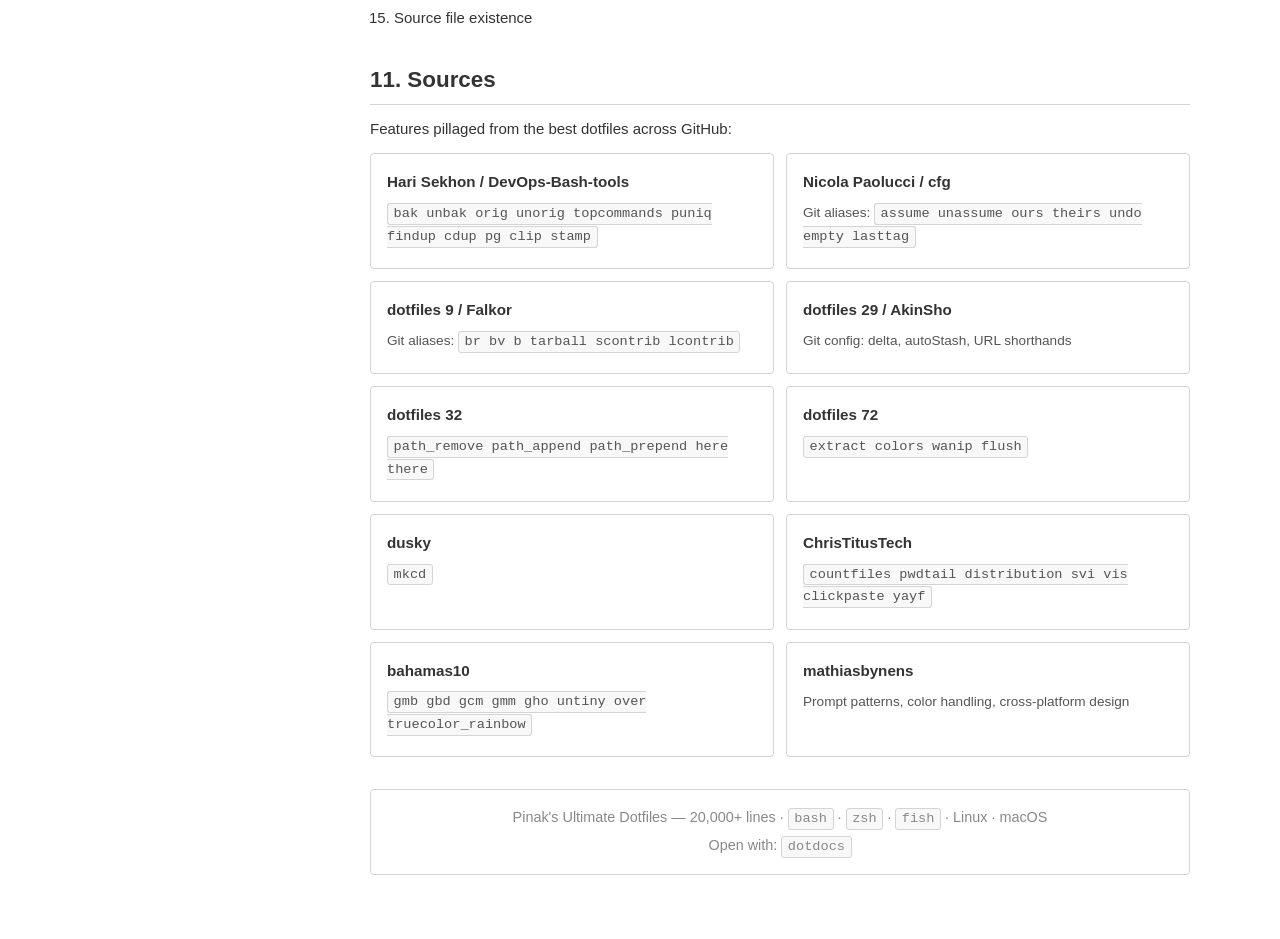
==== commit cecc9ac1: "20000 lines!" ====
--- a/docs/index.html
+++ b/docs/index.html
@@ -1,30 +1,595 @@
-<!doctype html>
+<!DOCTYPE html>
 <html lang="en">
 <head>
-<meta charset="utf-8">
-<meta name="viewport" content="width=device-width, initial-scale=1">
-<title>Main Page - Pinak's Dotfiles</title>
-<link rel="stylesheet" href="style.css">
+<meta charset="UTF-8">
+<meta name="viewport" content="width=device-width, initial-scale=1.0">
+<title>Pinak's Ultimate Dotfiles - Documentation</title>
+<style>
+:root {
+  --bg: #ffffff;
+  --bg2: #f5f5f5;
+  --bg3: #eaeaea;
+  --fg: #333333;
+  --fg2: #555555;
+  --fg3: #888888;
+  --link: #1b6fba;
+  --link-hover: #003399;
+  --green: #205020;
+  --red: #802020;
+  --blue: #2040a0;
+  --orange: #804020;
+  --border: #d4d4d4;
+  --code-bg: #f8f8f8;
+  --sidebar-bg: #fafafa;
+  --accent: #1b6fba;
+  --warn-bg: #fffff0;
+  --warn-border: #e0d070;
+  --note-bg: #f0f8ff;
+  --note-border: #70a0d0;
+}
+* { margin: 0; padding: 0; box-sizing: border-box; }
+html { scroll-behavior: smooth; }
+body {
+  font-family: -apple-system, BlinkMacSystemFont, 'Segoe UI', 'Noto Sans', Helvetica, Arial, sans-serif;
+  font-size: 15px; line-height: 1.6; color: var(--fg); background: var(--bg);
+  display: flex; min-height: 100vh;
+}
+
+/* Sidebar */
+#sidebar {
+  width: 280px; flex-shrink: 0; background: var(--sidebar-bg);
+  border-right: 1px solid var(--border); padding: 1.5rem 0;
+  position: sticky; top: 0; height: 100vh; overflow-y: auto;
+  transition: transform 0.3s ease, opacity 0.3s ease;
+}
+#sidebar h2 { font-size: 1rem; color: var(--fg2); padding: 0.5rem 1.25rem; font-weight: 600; border-bottom: 1px solid var(--border); margin-bottom: 0.5rem; transition: color 0.2s; }
+#sidebar a {
+  display: block; padding: 0.3rem 1.25rem; color: var(--fg2);
+  text-decoration: none; font-size: 0.85rem; transition: all 0.15s ease;
+  border-left: 3px solid transparent;
+}
+#sidebar a:hover { color: var(--link); background: var(--bg2); border-left-color: var(--link); }
+#sidebar .h3 { padding-left: 2.25rem; font-size: 0.8rem; }
+#sidebar .h4 { padding-left: 3.25rem; font-size: 0.75rem; }
+.sidebar-toggle { display: none; position: fixed; top: 0.5rem; left: 0.5rem; z-index: 100; background: var(--bg); border: 1px solid var(--border); border-radius: 4px; padding: 0.4rem 0.6rem; cursor: pointer; font-size: 1.2rem; color: var(--fg); transition: background 0.2s; }
+.sidebar-toggle:hover { background: var(--bg2); }
+#sidebar-overlay { display: none; position: fixed; inset: 0; background: rgba(0,0,0,0.3); z-index: 98; opacity: 0; transition: opacity 0.3s; }
+
+/* Main */
+#content { flex: 1; max-width: 900px; margin: 0 auto; padding: 2rem 2.5rem; }
+h1 { font-size: 2rem; color: var(--fg); font-weight: 700; margin-bottom: 0.25rem; transition: color 0.3s; }
+h1 .subtitle { font-size: 1rem; font-weight: 400; color: var(--fg3); display: block; margin-top: 0.25rem; }
+h2 { font-size: 1.4rem; color: var(--fg); font-weight: 600; margin: 2rem 0 0.75rem; padding-bottom: 0.4rem; border-bottom: 1px solid var(--border); transition: border-color 0.3s; }
+h3 { font-size: 1.1rem; color: var(--fg2); font-weight: 600; margin: 1.5rem 0 0.5rem; }
+h4 { font-size: 1rem; color: var(--fg2); font-weight: 600; margin: 1rem 0 0.4rem; }
+p { margin: 0.5rem 0; }
+a { color: var(--link); text-decoration: none; transition: color 0.15s, text-decoration 0.15s; }
+a:hover { color: var(--link-hover); text-decoration: underline; }
+ul, ol { margin: 0.5rem 0; padding-left: 1.5rem; }
+li { margin: 0.25rem 0; }
+code, .cmd { font-family: 'SFMono-Regular', Consolas, 'Liberation Mono', Menlo, monospace; font-size: 0.85rem; background: var(--code-bg); padding: 0.15rem 0.35rem; border-radius: 3px; border: 1px solid var(--border); transition: background 0.2s; }
+code:hover { background: var(--bg3); }
+pre.code {
+  background: var(--code-bg); border: 1px solid var(--border); border-radius: 4px;
+  padding: 0.75rem 1rem; margin: 0.5rem 0; overflow-x: auto;
+  font-family: 'SFMono-Regular', Consolas, 'Liberation Mono', Menlo, monospace;
+  font-size: 0.8rem; line-height: 1.5; tab-size: 4;
+  transition: border-color 0.2s, box-shadow 0.2s;
+}
+pre.code:hover { border-color: var(--link); box-shadow: 0 0 0 1px rgba(27,111,186,0.1); }
+pre.code .cm { color: #888; font-style: italic; }
+pre.code .kw { color: var(--blue); font-weight: 600; }
+pre.code .fn { color: var(--green); }
+pre.code .str { color: var(--red); }
+pre.code .num { color: var(--orange); }
+
+/* Boxes */
+.box { border: 1px solid var(--border); border-radius: 4px; padding: 0.75rem 1rem; margin: 0.75rem 0; transition: all 0.2s; }
+.box:hover { border-color: var(--link); }
+.box.note { background: var(--note-bg); border-color: var(--note-border); }
+.box.warn { background: var(--warn-bg); border-color: var(--warn-border); }
+.box h4 { margin: 0 0 0.25rem; font-size: 0.9rem; }
+.box p { margin: 0.25rem 0; font-size: 0.9rem; }
+
+/* Tables */
+table { width: 100%; border-collapse: collapse; margin: 0.75rem 0; font-size: 0.85rem; transition: opacity 0.3s; }
+th, td { padding: 0.4rem 0.6rem; text-align: left; border: 1px solid var(--border); vertical-align: top; }
+th { background: var(--bg2); font-weight: 600; color: var(--fg2); }
+tr:nth-child(even) { background: var(--bg2); }
+tr:hover td { background: #f0f4f8; transition: background 0.15s; }
+
+/* Tags */
+.tag { display: inline-block; padding: 0.08rem 0.35rem; border-radius: 3px; font-size: 0.7rem; font-weight: 600; transition: transform 0.15s, box-shadow 0.15s; }
+.tag:hover { transform: translateY(-1px); box-shadow: 0 2px 4px rgba(0,0,0,0.1); }
+.tag.bash { background: #e8f5e9; color: #2e7d32; border: 1px solid #a5d6a7; }
+.tag.zsh { background: #fff3e0; color: #e65100; border: 1px solid #ffcc80; }
+.tag.fish { background: #e3f2fd; color: #1565c0; border: 1px solid #90caf9; }
+.tag.all { background: #f3e5f5; color: #6a1b9a; border: 1px solid #ce93d8; }
+.tag.mac { background: #fce4ec; color: #c62828; border: 1px solid #ef9a9a; }
+.tag.linux { background: #e0f2f1; color: #00695c; border: 1px solid #80cbc4; }
+
+/* Grid */
+.grid { display: grid; grid-template-columns: repeat(auto-fill, minmax(280px, 1fr)); gap: 0.75rem; margin: 0.75rem 0; }
+.card { border: 1px solid var(--border); border-radius: 4px; padding: 1rem; transition: all 0.2s; background: var(--bg); }
+.card:hover { border-color: var(--link); box-shadow: 0 2px 8px rgba(27,111,186,0.08); transform: translateY(-1px); }
+.card h4 { margin: 0 0 0.5rem; font-size: 0.95rem; color: var(--fg); }
+.card p { margin: 0.25rem 0; font-size: 0.85rem; color: var(--fg2); }
+.card pre.code { margin: 0.5rem 0; }
+
+/* TOC */
+.toc-wrapper { border: 1px solid var(--border); border-radius: 4px; padding: 1rem; margin: 1rem 0; background: var(--bg2); }
+.toc-wrapper h3 { margin: 0 0 0.5rem; font-size: 1rem; }
+.toc-wrapper ul { list-style: none; padding: 0; }
+.toc-wrapper li { margin: 0; }
+.toc-wrapper a { display: block; padding: 0.15rem 0.5rem; font-size: 0.85rem; border-left: 2px solid transparent; transition: all 0.15s; }
+.toc-wrapper a:hover { border-left-color: var(--link); background: var(--bg); }
+.toc-wrapper .l3 { padding-left: 1.5rem; font-size: 0.8rem; }
+
+/* Animations */
+@keyframes fadeIn { from { opacity: 0; transform: translateY(10px); } to { opacity: 1; transform: translateY(0); } }
+#content > * { animation: fadeIn 0.4s ease forwards; }
+#content > *:nth-child(1) { animation-delay: 0s; }
+#content > *:nth-child(2) { animation-delay: 0.05s; }
+#content > *:nth-child(3) { animation-delay: 0.1s; }
+#content > *:nth-child(4) { animation-delay: 0.15s; }
+#content > *:nth-child(5) { animation-delay: 0.2s; }
+
+.anchor { color: var(--fg3); font-size: 0.8rem; margin-left: 0.3rem; opacity: 0; transition: opacity 0.2s; }
+h2:hover .anchor, h3:hover .anchor, h4:hover .anchor { opacity: 1; }
+
+/* Responsive */
+@media (max-width: 768px) {
+  body { flex-direction: column; }
+  #sidebar { position: fixed; left: -300px; top: 0; height: 100vh; z-index: 99; transition: left 0.3s ease; box-shadow: 2px 0 10px rgba(0,0,0,0.1); }
+  #sidebar.open { left: 0; }
+  .sidebar-toggle { display: block; }
+  #sidebar-overlay.show { display: block; opacity: 1; }
+  #content { padding: 1.5rem 1rem; max-width: 100%; }
+  .grid { grid-template-columns: 1fr; }
+}
+</style>
 </head>
 <body>
-<aside>
-<div class="brand">Pinak's Dotfiles</div>
-<nav><a href="index.html" class="active">Main Page</a><a href="install.html" class="">Installation</a><a href="architecture.html" class="">Architecture</a><a href="bash.html" class="">Bash</a><a href="zsh.html" class="">Zsh</a><a href="fish.html" class="">Fish</a><a href="starship.html" class="">Starship</a><a href="fastfetch.html" class="">Fastfetch</a><a href="performance.html" class="">Performance</a><a href="features.html" class="">Feature Matrix</a><a href="reference.html" class="">Reference</a><a href="diagnostics.html" class="">Diagnostics</a><a href="faq.html" class="">FAQ</a></nav>
-<div class="meta">v1.0.0<br>Arch-style manual</div>
-</aside>
-<main>
-<header class="top"><span>Manual</span><h1>Main Page</h1></header>
-
-<section><h2>Overview</h2><p>Pinak's Dotfiles is a modular shell and terminal environment for Arch Linux, Arch-based systems, other Linux distributions, and macOS. It keeps the repository at <code>~/.dotfiles</code>, links files into their runtime locations, and supports Bash, Zsh, and Fish from one coherent layout.</p></section>
+<button class="sidebar-toggle" onclick="toggleSidebar()" aria-label="Toggle sidebar">☰</button>
+<div id="sidebar-overlay" onclick="closeSidebar()"></div>
+
+<nav id="sidebar">
+<h2>📋 Contents</h2>
+<a href="#overview">Overview</a>
+<a href="#architecture" class="h3">Architecture</a>
+<a href="#quick-start" class="h3">Quick Start</a>
+<a href="#core-functions">Core Functions</a>
+<a href="#backup" class="h3">Backup</a>
+<a href="#navigation" class="h3">Navigation</a>
+<a href="#network" class="h3">Network</a>
+<a href="#system" class="h3">System</a>
+<a href="#security" class="h3">Security</a>
+<a href="#text" class="h3">Text &amp; Data</a>
+<a href="#cross-platform">Cross-Platform</a>
+<a href="#aliases">Aliases</a>
+<a href="#listing" class="h3">Listing</a>
+<a href="#grep-find" class="h3">Grep &amp; Find</a>
+<a href="#packages" class="h3">Packages</a>
+<a href="#docker" class="h3">Docker</a>
+<a href="#kubernetes" class="h3">Kubernetes</a>
+<a href="#git">Git</a>
+<a href="#git-aliases" class="h3">Aliases</a>
+<a href="#git-functions" class="h3">Functions</a>
+<a href="#env">Environment</a>
+<a href="#starship">Starship</a>
+<a href="#fastfetch">Fastfetch</a>
+<a href="#x-guard">_x Guard System</a>
+<a href="#testing">Testing</a>
+<a href="#sources">Sources</a>
+</nav>
+
+<div id="content">
+
+<h1 id="overview">Pinak's Ultimate Dotfiles <span class="subtitle">20,000+ lines · bash + zsh + fish · Linux + macOS</span></h1>
+
+<div class="box note" style="margin-top:1rem">
+<strong>⏣</strong> Every command is runtime-guarded. If a tool is missing, you get <code>missing: &lt;tool&gt;</code> instead of a cryptic error.
+</div>
+
+<div class="toc-wrapper">
+<h3>Table of Contents</h3>
+<ul>
+<li><a href="#overview">1. Overview</a></li>
+<li><a href="#core-functions">2. Core Functions</a></li>
+<li><a href="#cross-platform">3. Cross-Platform Helpers</a></li>
+<li><a href="#aliases">4. Aliases</a></li>
+<li><a href="#git">5. Git Integration</a></li>
+<li><a href="#env">6. Environment</a></li>
+<li><a href="#starship">7. Starship Prompt</a></li>
+<li><a href="#fastfetch">8. Fastfetch</a></li>
+<li><a href="#x-guard">9. _x Guard System</a></li>
+<li><a href="#testing">10. Testing</a></li>
+<li><a href="#sources">11. Sources</a></li>
+</ul>
+</div>
+
+<h2 id="architecture">Architecture</h2>
 <div class="grid">
-<div class="box"><strong>2200</strong><span>Bash aliases</span></div>
-<div class="box"><strong>2200</strong><span>Zsh aliases</span></div>
-<div class="box"><strong>2200</strong><span>Fish aliases</span></div>
-<div class="box"><strong>525</strong><span>Starship lines</span></div>
-</div>
-<section><h2>Quick Start</h2><pre><code>curl -fsSL https://raw.githubusercontent.com/thepinak503/dotfiles/main/install.sh | sh
-exec "$SHELL" -l</code></pre></section>
-<section><h2>Default Behavior</h2><ul><li>Fast startup path loads core aliases and functions only.</li><li>Full 2200-item libraries remain available through <code>dotloadfull</code> or <code>DOTFILES_LOAD_FULL=1</code>.</li><li>Fastfetch runs at startup by default and can be disabled with <code>DOTFILES_FASTFETCH_ON_STARTUP=0</code>.</li><li>Starship uses a compact Nord prompt with clear Git, directory, runtime, battery, and time segments.</li></ul></section>
-</main>
+<div class="card">
+<h4>core/</h4>
+<p>Cross-shell aliases, functions, and utilities shared by bash and zsh.</p>
+<code>aliases.sh</code> <code>functions.sh</code> <code>universal.sh</code>
+</div>
+<div class="card">
+<h4>shells/bash/</h4>
+<p>Bash-specific configs.</p>
+<code>aliases.bash</code> <code>exports.bash</code> <code>detect_apps.bash</code>
+</div>
+<div class="card">
+<h4>shells/zsh/</h4>
+<p>Zsh-specific configs.</p>
+<code>aliases.zsh</code> <code>exports.zsh</code> <code>detect_apps.zsh</code>
+</div>
+<div class="card">
+<h4>shells/fish/</h4>
+<p>Fish-specific configs.</p>
+<code>aliases.fish</code> <code>functions.fish</code> <code>exports.fish</code></div>
+<div class="card">
+<h4>apps/</h4>
+<p>Application configs.</p>
+<code>starship-linux.toml</code> <code>starship-mac.toml</code> <code>fastfetch/config.jsonc</code>
+</div>
+<div class="card">
+<h4>docs/</h4>
+<p>Documentation.</p>
+<code>index.html</code>
+</div>
+</div>
+
+<h2 id="core-functions">2. Core Functions</h2>
+
+<h3 id="backup">Backup</h3>
+<table>
+<tr><th>Function</th><th>Description</th><th>Syntax</th></tr>
+<tr><td><code>bak</code></td><td>Backup file with timestamp suffix</td><td><code>bak &lt;file&gt;</code></td></tr>
+<tr><td><code>unbak</code></td><td>Restore newest backup</td><td><code>unbak &lt;file&gt;</code></td></tr>
+<tr><td><code>orig</code></td><td>Create <code>.org</code> backup</td><td><code>orig &lt;file&gt;</code></td></tr>
+<tr><td><code>unorig</code></td><td>Restore from <code>.org</code></td><td><code>unorig &lt;file&gt;</code></td></tr>
+</table>
+
+<h3 id="navigation">Navigation</h3>
+<table>
+<tr><th>Command</th><th>Description</th></tr>
+<tr><td><code>here</code></td><td>Bookmark current directory (<code>~/.shell.here</code>)</td></tr>
+<tr><td><code>there</code></td><td>Jump to bookmarked directory</td></tr>
+<tr><td><code>mkcd &lt;dir&gt;</code></td><td>Create directory and cd into it</td></tr>
+<tr><td><code>gcd</code></td><td>Go to git root directory</td></tr>
+<tr><td><code>cdup &lt;file&gt;</code></td><td>cd up to directory containing file</td></tr>
+<tr><td><code>findup &lt;file&gt;</code></td><td>Find file in parent directories</td></tr>
+<tr><td><code>dash</code></td><td><code>cd -</code> (previous directory)</td></tr>
+</table>
+
+<h3 id="network">Network</h3>
+<table>
+<tr><th>Command</th><th>Description</th><th>Fallback Chain</th></tr>
+<tr><td><code>wanip</code> / <code>myip</code></td><td>Show public IP</td><td><code>dig</code> → <code>curl ifconfig.me</code> → <code>curl icanhazip.com</code></td></tr>
+<tr><td><code>myip4</code> / <code>myip6</code></td><td>Show specific IP version</td><td><code>dig</code> → <code>curl -4/-6</code></td></tr>
+<tr><td><code>localip</code></td><td>Show local IP address</td><td><code>ip</code> → <code>ifconfig</code> → <code>hostname -I</code></td></tr>
+<tr><td><code>port</code> / <code>ports</code></td><td>Show open/listening ports</td><td><code>ss</code> → <code>netstat</code> → <code>lsof</code></td></tr>
+<tr><td><code>flush</code></td><td>Flush DNS cache</td><td><code>systemd-resolve</code> → <code>dscacheutil</code></td></tr>
+<tr><td><code>dns_lookup</code></td><td>DNS resolution</td><td><code>dig</code> → <code>host</code> → <code>nslookup</code></td></tr>
+<tr><td><code>http_status</code></td><td>HTTP status code</td><td><code>curl -sI</code></td></tr>
+<tr><td><code>http_headers</code></td><td>HTTP response headers</td><td><code>curl -sI</code></td></tr>
+<tr><td><code>download</code></td><td>Download file</td><td><code>curl</code> → <code>wget</code></td></tr>
+<tr><td><code>weather</code></td><td>Show weather (wttr.in)</td><td><code>curl</code></td></tr>
+<tr><td><code>speedtest</code></td><td>Internet speed test</td><td><code>curl</code> → <code>python3</code></td></tr>
+</table>
+
+<h3 id="system">System</h3>
+<table>
+<tr><th>Command</th><th>Description</th></tr>
+<tr><td><code>sysinfo</code></td><td>Comprehensive system information</td></tr>
+<tr><td><code>sysinfo_full</code></td><td>Extended system info with network + disks</td></tr>
+<tr><td><code>diag_shell</code></td><td>Shell environment diagnostics</td></tr>
+<tr><td><code>diag_network</code></td><td>Network diagnostics (DNS, HTTP, ping, speed)</td></tr>
+<tr><td><code>diag_permissions</code></td><td>Permission security audit</td></tr>
+<tr><td><code>diag_tools</code></td><td>Check availability of 50+ tools</td></tr>
+<tr><td><code>diag_all</code></td><td>Run all diagnostics</td></tr>
+<tr><td><code>env_info</code></td><td>Environment variable overview</td></tr>
+<tr><td><code>env_path</code></td><td>PATH analysis with missing dir detection</td></tr>
+<tr><td><code>env_aliases</code></td><td>Check which aliases have guarded tools</td></tr>
+</table>
+
+<h3 id="security">Security</h3>
+<table>
+<tr><th>Command</th><th>Description</th></tr>
+<tr><td><code>sec_audit</code></td><td>Security audit (SSH, sudo, ports, services)</td></tr>
+<tr><td><code>encrypt_aes</code> / <code>decrypt_aes</code></td><td>AES-256 file encryption</td></tr>
+<tr><td><code>encrypt_gpg</code> / <code>decrypt_gpg</code></td><td>GPG file encryption</td></tr>
+<tr><td><code>sign_file</code> / <code>verify_file</code></td><td>GPG signing and verification</td></tr>
+<tr><td><code>gpg_list_keys</code></td><td>List GPG keys</td></tr>
+</table>
+
+<h3 id="text">Text &amp; Data Processing</h3>
+<table>
+<tr><th>Command</th><th>Description</th></tr>
+<tr><td><code>json</code></td><td>Format JSON from stdin</td></tr>
+<tr><td><code>xml</code></td><td>Format XML from stdin</td></tr>
+<tr><td><code>yaml</code></td><td>Format YAML from stdin</td></tr>
+<tr><td><code>csv</code></td><td>Format CSV from stdin</td></tr>
+<tr><td><code>text_lower</code> / <code>text_upper</code></td><td>Case conversion</td></tr>
+<tr><td><code>text_reverse</code></td><td>Reverse stdin characters</td></tr>
+<tr><td><code>text_count_words</code> / <code>text_count_lines</code> / <code>text_count_chars</code></td><td>Count statistics</td></tr>
+<tr><td><code>text_columns</code></td><td>Columnate output</td></tr>
+<tr><td><code>hash_md5</code> / <code>hash_sha1</code> / <code>hash_sha256</code> / <code>hash_sha512</code></td><td>File hashing</td></tr>
+</table>
+
+<h2 id="cross-platform">3. Cross-Platform Helpers</h2>
+<p>These functions automatically detect the operating system and use the appropriate command:</p>
+<table>
+<tr><th>Function</th><th>Linux</th><th>macOS</th><th>Fallback</th></tr>
+<tr><td><code>ip_show</code></td><td><code>ip addr show</code></td><td><code>ifconfig</code></td><td>-</td></tr>
+<tr><td><code>disk_usage</code></td><td><code>df -h</code></td><td><code>df -h</code></td><td><code>df</code></td></tr>
+<tr><td><code>mem_info</code></td><td><code>free -h</code></td><td><code>vm_stat</code></td><td><code>free -h</code></td></tr>
+<tr><td><code>cpu_info</code></td><td><code>lscpu</code></td><td><code>sysctl machdep.cpu</code></td><td>-</td></tr>
+<tr><td><code>pkg_list</code></td><td><code>pacman -Q</code></td><td><code>brew list</code></td><td><code>dpkg -l</code> / <code>rpm -qa</code></td></tr>
+<tr><td><code>pkg_install</code></td><td><code>pacman -S</code></td><td><code>brew install</code></td><td><code>apt install</code> / <code>dnf install</code></td></tr>
+<tr><td><code>service_list</code></td><td><code>systemctl</code></td><td><code>launchctl list</code></td><td><code>service --status-all</code></td></tr>
+<tr><td><code>open_file</code></td><td><code>xdg-open</code></td><td><code>open</code></td><td>-</td></tr>
+<tr><td><code>copy_cmd</code></td><td><code>xclip</code> / <code>wl-copy</code></td><td><code>pbcopy</code></td><td>-</td></tr>
+<tr><td><code>paste_cmd</code></td><td><code>xclip -o</code> / <code>wl-paste</code></td><td><code>pbpaste</code></td><td>-</td></tr>
+</table>
+
+<h2 id="aliases">4. Aliases</h2>
+
+<h3 id="listing">Listing</h3>
+<div class="grid">
+<div class="card">
+<code>l</code> <code>ll</code> <code>la</code> <code>lr</code> <code>lt</code> <code>lh</code>
+<code>lk</code> <code>lx</code> <code>lc</code> <code>lu</code> <code>l1</code>
+<code>lm</code> <code>lf</code> <code>ldir</code> <code>lsize</code>
+<code>lnew</code> <code>lold</code> <code>ldot</code> <code>lsr</code>
+<p style="margin-top:0.5rem;font-size:0.8rem;color:var(--fg3)">All ls variants. <code>tree</code> and <code>treed</code> also available.</p>
+</div>
+</div>
+
+<h3 id="grep-find">Grep &amp; Find</h3>
+<div class="grid">
+<div class="card">
+<code>grep</code> <code>egrep</code> <code>fgrep</code> <code>rgrep</code>
+<code>grepi</code> <code>grepr</code> <code>grepx</code> <code>grepp</code>
+<code>grepj</code> <code>grepc</code> <code>ff</code> <code>findup</code>
+<p style="margin-top:0.5rem;font-size:0.8rem;color:var(--fg3)"><code>grep</code> tries <code>rg</code> first, falls back to <code>grep --color=auto</code>.</p>
+</div>
+</div>
+
+<h3 id="packages">Package Managers</h3>
+<table>
+<tr><th>Alias</th><th>Command</th><th>Auto-Detect</th></tr>
+<tr><td><code>pkg_install</code></td><td>Install package</td><td>pacman → apt → dnf → zypper → brew</td></tr>
+<tr><td><code>pkg_remove</code></td><td>Remove package</td><td>pacman → apt → dnf → brew</td></tr>
+<tr><td><code>pkg_search</code></td><td>Search packages</td><td>pacman → apt → dnf → brew</td></tr>
+<tr><td><code>pkg_update</code></td><td>Update system</td><td>pacman → apt → dnf → brew</td></tr>
+<tr><td><code>pkg_info</code></td><td>Package info</td><td>pacman → apt → dnf → brew</td></tr>
+<tr><td><code>pkg_files</code></td><td>Package file list</td><td>pacman → dpkg</td></tr>
+</table>
+
+<h3 id="docker">Docker</h3>
+<table>
+<tr><th>Prefix</th><th>Count</th><th>Examples</th></tr>
+<tr><td><code>dk</code></td><td>40+</td><td><code>dkps dki dkrm dkup dkdown dklogs dkexec dkrun dkprune dkstats docker-ip docker_shell docker_cleanup</code></td></tr>
+<tr><td><code>pdk</code></td><td>68</td><td>Full docker command set with <code>pdk</code> prefix</td></tr>
+</table>
+
+<h3 id="kubernetes">Kubernetes</h3>
+<table>
+<tr><th>Prefix</th><th>Count</th><th>Examples</th></tr>
+<tr><td><code>k</code></td><td>50+</td><td><code>k kg kgp kgs kl kex kaf kpf ktop kctx kns kroll kscale</code></td></tr>
+<tr><td><code>pk</code></td><td>64</td><td>Full kubectl command set with <code>pk</code> prefix</td></tr>
+</table>
+
+<h2 id="git">5. Git Integration</h2>
+
+<h3 id="git-aliases">Git Aliases (40+)</h3>
+<div class="grid">
+<div class="card">
+<h4>Basic</h4>
+<code>st co ci br cp r rh rl</code>
+</div>
+<div class="card">
+<h4>Commit</h4>
+<code>cm cma ca caa amend empty</code>
+</div>
+<div class="card">
+<h4>Log</h4>
+<code>ls ll lc last wtf</code>
+</div>
+<div class="card">
+<h4>Diff</h4>
+<code>d dc dlc df</code>
+</div>
+<div class="card">
+<h4>Undo</h4>
+<code>unstage unadd uncommit undo hreset</code>
+</div>
+<div class="card">
+<h4>Branch</h4>
+<code>dm lasttag lt tags branches remotes fall</code>
+</div>
+<div class="card">
+<h4>Merge</h4>
+<code>ours theirs gmn</code>
+</div>
+<div class="card">
+<h4>Assume</h4>
+<code>assume unassume assumed unassumeall assumeall</code>
+</div>
+<div class="card">
+<h4>Misc</h4>
+<code>whoami fix aliases la ignore sba sbu wl</code>
+</div>
+</div>
+
+<h3 id="git-functions">Git Functions</h3>
+<table>
+<tr><th>Function</th><th>Description</th></tr>
+<tr><td><code>gmb</code></td><td>Detect main branch name (works with master/main)</td></tr>
+<tr><td><code>gbd</code></td><td>Diff current branch against main</td></tr>
+<tr><td><code>gcm</code></td><td>Checkout main branch and pull</td></tr>
+<tr><td><code>gmm</code></td><td>Merge main into current branch</td></tr>
+<tr><td><code>gho</code></td><td>Open current repo/path on GitHub</td></tr>
+<tr><td><code>nb</code></td><td>Create new branch with timestamp</td></tr>
+<tr><td><code>gfix</code></td><td>Rebase interactive HEAD~N</td></tr>
+<tr><td><code>gfrb</code></td><td>Fetch and rebase on origin/HEAD</td></tr>
+<tr><td><code>gup</code></td><td>Pull with rebase</td></tr>
+<tr><td><code>gundo</code></td><td>Undo last commit (soft reset)</td></tr>
+<tr><td><code>gclean</code></td><td>Clean working directory</td></tr>
+<tr><td><code>gprune</code></td><td>Prune remote branches</td></tr>
+<tr><td><code>gstash</code> / <code>gstashp</code> / <code>gstashl</code></td><td>Stash operations</td></tr>
+<tr><td><code>glogg</code> / <code>glog1</code></td><td>Pretty log views</td></tr>
+<tr><td><code>gcontrib</code></td><td>Contributor statistics</td></tr>
+<tr><td><code>git_cleanup</code></td><td>Prune + delete merged branches</td></tr>
+<tr><td><code>git_find_big</code></td><td>Find largest files in history</td></tr>
+<tr><td><code>git_find_text</code></td><td>Search commit contents</td></tr>
+<tr><td><code>git_rewrite_author</code></td><td>Rewrite commit author</td></tr>
+</table>
+
+<h3>URL Shorthands</h3>
+<div class="box note">
+<p><code>git clone gh:user/repo</code> → <code>git@github.com:user/repo</code></p>
+<p><code>git clone github:user/repo</code> → <code>git://github.com/user/repo</code></p>
+<p><code>git clone gst:user/repo</code> → <code>git@gist.github.com:user/repo</code></p>
+</div>
+
+<h2 id="env">6. Environment Variables</h2>
+<table>
+<tr><th>Variable</th><th>Default</th><th>Category</th></tr>
+<tr><td><code>EDITOR</code></td><td>nvim</td><td rowspan="4">Editors</td></tr>
+<tr><td><code>VISUAL</code></td><td>nvim</td></tr>
+<tr><td><code>PAGER</code></td><td>less</td></tr>
+<tr><td><code>BROWSER</code></td><td>xdg-open</td></tr>
+<tr><td><code>HISTSIZE</code></td><td>50000</td><td rowspan="4">History</td></tr>
+<tr><td><code>HISTFILESIZE</code></td><td>100000</td></tr>
+<tr><td><code>HISTCONTROL</code></td><td>ignoreboth:erasedups</td></tr>
+<tr><td><code>HISTTIMEFORMAT</code></td><td>[%F %T]</td></tr>
+<tr><td><code>XDG_CONFIG_HOME</code></td><td>$HOME/.config</td><td rowspan="4">XDG</td></tr>
+<tr><td><code>XDG_DATA_HOME</code></td><td>$HOME/.local/share</td></tr>
+<tr><td><code>XDG_CACHE_HOME</code></td><td>$HOME/.cache</td></tr>
+<tr><td><code>XDG_STATE_HOME</code></td><td>$HOME/.local/state</td></tr>
+<tr><td><code>FZF_DEFAULT_COMMAND</code></td><td>rg --files --hidden</td><td rowspan="2">FZF</td></tr>
+<tr><td><code>FZF_DEFAULT_OPTS</code></td><td>--height=40% --layout=reverse --border</td></tr>
+<tr><td><code>BAT_THEME</code></td><td>Nord</td><td rowspan="2">Bat</td></tr>
+<tr><td><code>BAT_STYLE</code></td><td>numbers,changes</td></tr>
+<tr><td><code>DELTA_FEATURES</code></td><td>+line-numbers</td><td>Git Delta</td></tr>
+<tr><td><code>DOCKER_BUILDKIT</code></td><td>1</td><td rowspan="3">Docker</td></tr>
+<tr><td><code>COMPOSE_DOCKER_CLI_BUILD</code></td><td>1</td></tr>
+<tr><td><code>DOCKER_DEFAULT_PLATFORM</code></td><td>linux/amd64</td></tr>
+<tr><td><code>GIT_PAGER</code></td><td>delta</td><td>Git</td></tr>
+<tr><td><code>KUBE_EDITOR</code></td><td>nvim</td><td>Kubernetes</td></tr>
+<tr><td><code>TF_IN_AUTOMATION</code></td><td>1</td><td>Terraform</td></tr>
+<tr><td><code>HOMEBREW_NO_ANALYTICS</code></td><td>1</td><td>Homebrew</td></tr>
+</table>
+
+<h2 id="starship">7. Starship Prompt</h2>
+<div class="card">
+<h4>Tokyo Night Theme</h4>
+<p>Single-line dynamic prompt:</p>
+<pre class="code">🐧 ~/projects/myapp  main !10  Tue 18:21:25  🔋 100% ❯</pre>
+<ul>
+<li>Penguin icon for Linux, Apple logo for macOS</li>
+<li>All modules auto-detect (python, node, rust, go, docker, k8s, terraform, etc.)</li>
+<li>Git branch + status (dirty/staged/untracked)</li>
+<li>Command duration in right prompt</li>
+<li>Battery percentage</li>
+<li>Tokyo Night palette: #a3aed2, #769ff0, #394260, #212736</li>
+<li><code>command_timeout=500ms</code> — no lag</li>
+</ul>
+</div>
+
+<h2 id="fastfetch">8. Fastfetch</h2>
+<div class="card">
+<pre class="code">OS        ➤  Arch Linux x86_64     Packages  ➤  7760 (pacman)
+Kernel    ➤  Linux 7.1.0-rc2       Shell     ➤  bash 5.3.9
+Host      ➤  HP ProBook 430 G5     WM        ➤  KWin (Wayland)
+OS Age    ➤  16 days               DE        ➤  KDE Plasma 6.6.4
+Uptime    ➤  2h 30m                Terminal  ➤  wezterm
+CPU       ➤  i7-8550U (8) @ 4GHz   Memory    ➤  4.05 / 15.99 GB
+GPU       ➤  Intel UHD 620         Disk      ➤  184.72 / 250.37 GB
+Battery   ➤  19% [AC Connected]    Public IP ➤  137.59.69.109</pre>
+</div>
+
+<h2 id="x-guard">9. _x Runtime Guard System</h2>
+<div class="box note">
+<p><strong>This is the core innovation.</strong> Every alias and function uses <code>_x</code> to check tool availability at runtime:</p>
+</div>
+<pre class="code"><span class="cm"># Instead of brittle:</span>
+alias dkps='docker ps'  <span class="cm"># fails if docker missing</span>
+
+<span class="cm"># We use:</span>
+alias dkps='_x docker ps'  <span class="cm"># shows "missing: docker" if not installed</span>
+
+<span class="cm"># The _x function:</span>
+_x() {
+    <span class="kw">if</span> command -v <span class="str">"${1%% *}"</span> >/dev/null 2>&1; <span class="kw">then</span>
+        <span class="str">"$@"</span>
+    <span class="kw">else</span>
+        echo <span class="str">"missing: $1"</span> >&2
+        <span class="kw">return</span> 127
+    <span class="kw">fi</span>
+}</pre>
+<p>Every command works on every system — if the tool is installed it runs, otherwise you get a clean <code>missing: &lt;tool&gt;</code> message. No more cryptic errors on cross-platform setups.</p>
+
+<h2 id="testing">10. Testing</h2>
+<p>Run the rigorous test suite:</p>
+<pre class="code">bash tests/run_tests.sh</pre>
+<p>Tests cover:</p>
+<ol>
+<li>Syntax validation for all 11 shell files</li>
+<li>Shell startup (bash, zsh, fish)</li>
+<li>No duplicate aliases within files</li>
+<li>Cross-file alias conflict detection</li>
+<li>Core function existence (24 functions)</li>
+<li>Core alias existence (25+ aliases)</li>
+<li>Fish function existence</li>
+<li>Fish alias existence</li>
+<li>Function runtime tests</li>
+<li><code>_x</code> guard test (nonexistent tool blocked)</li>
+<li>Cross-platform helper functions</li>
+<li>Shell-specific aliases</li>
+<li>Exports loading</li>
+<li>Recursion detection</li>
+<li>Source file existence</li>
+</ol>
+
+<h2 id="sources">11. Sources</h2>
+<p>Features pillaged from the best dotfiles across GitHub:</p>
+<div class="grid">
+<div class="card"><h4>Hari Sekhon / DevOps-Bash-tools</h4><p><code>bak unbak orig unorig topcommands puniq findup cdup pg clip stamp</code></p></div>
+<div class="card"><h4>Nicola Paolucci / cfg</h4><p>Git aliases: <code>assume unassume ours theirs undo empty lasttag</code></p></div>
+<div class="card"><h4>dotfiles 9 / Falkor</h4><p>Git aliases: <code>br bv b tarball scontrib lcontrib</code></p></div>
+<div class="card"><h4>dotfiles 29 / AkinSho</h4><p>Git config: delta, autoStash, URL shorthands</p></div>
+<div class="card"><h4>dotfiles 32</h4><p><code>path_remove path_append path_prepend here there</code></p></div>
+<div class="card"><h4>dotfiles 72</h4><p><code>extract colors wanip flush</code></p></div>
+<div class="card"><h4>dusky</h4><p><code>mkcd</code></p></div>
+<div class="card"><h4>ChrisTitusTech</h4><p><code>countfiles pwdtail distribution svi vis clickpaste yayf</code></p></div>
+<div class="card"><h4>bahamas10</h4><p><code>gmb gbd gcm gmm gho untiny over truecolor_rainbow</code></p></div>
+<div class="card"><h4>mathiasbynens</h4><p>Prompt patterns, color handling, cross-platform design</p></div>
+</div>
+
+<div class="box" style="margin:2rem 0;text-align:center;color:var(--fg3);font-size:0.85rem">
+<p>Pinak's Ultimate Dotfiles — 20,000+ lines · <code>bash</code> · <code>zsh</code> · <code>fish</code> · Linux · macOS</p>
+<p style="margin-top:0.25rem">Open with: <code>dotdocs</code></p>
+</div>
+
+</div>
+
+<script>
+function toggleSidebar() {
+  document.getElementById('sidebar').classList.toggle('open');
+  document.getElementById('sidebar-overlay').classList.toggle('show');
+}
+function closeSidebar() {
+  document.getElementById('sidebar').classList.remove('open');
+  document.getElementById('sidebar-overlay').classList.remove('show');
+}
+document.addEventListener('click', function(e) {
+  if (e.target.closest('#sidebar a')) closeSidebar();
+});
+</script>
 </body>
 </html>
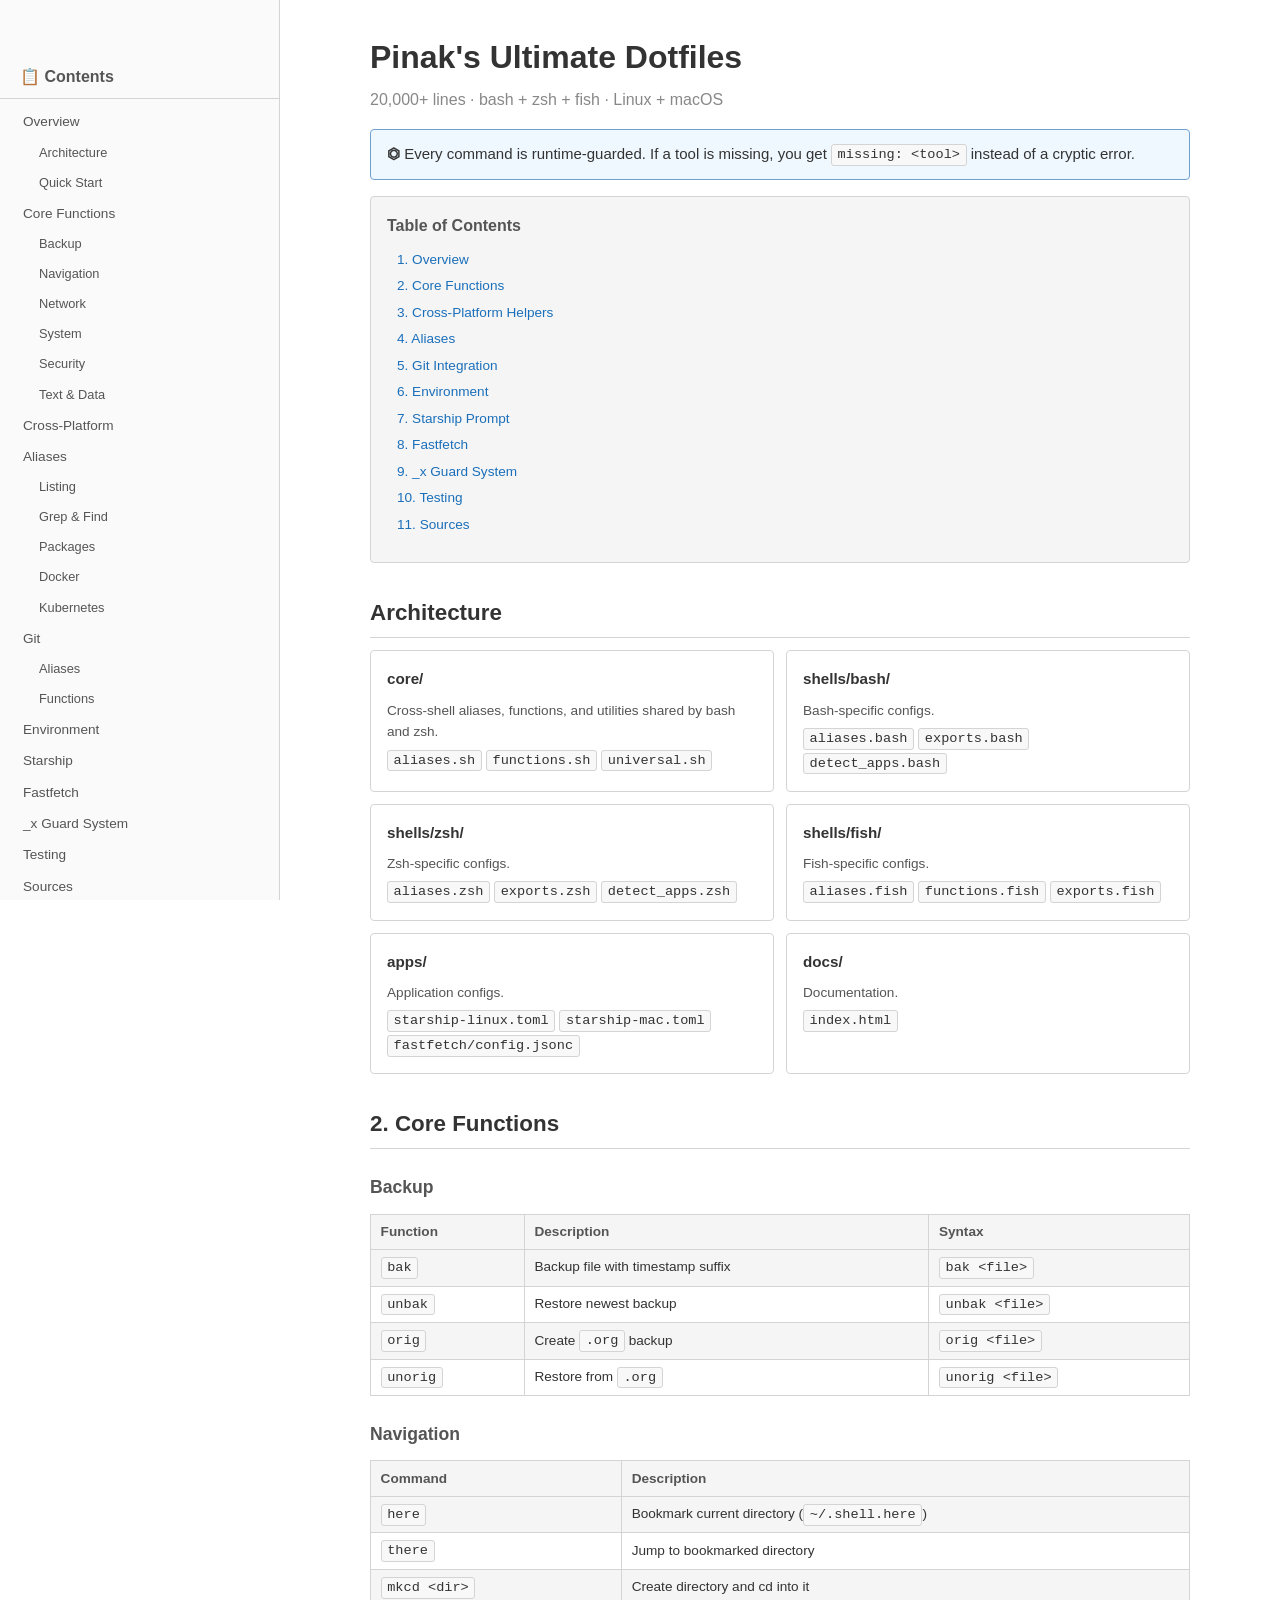
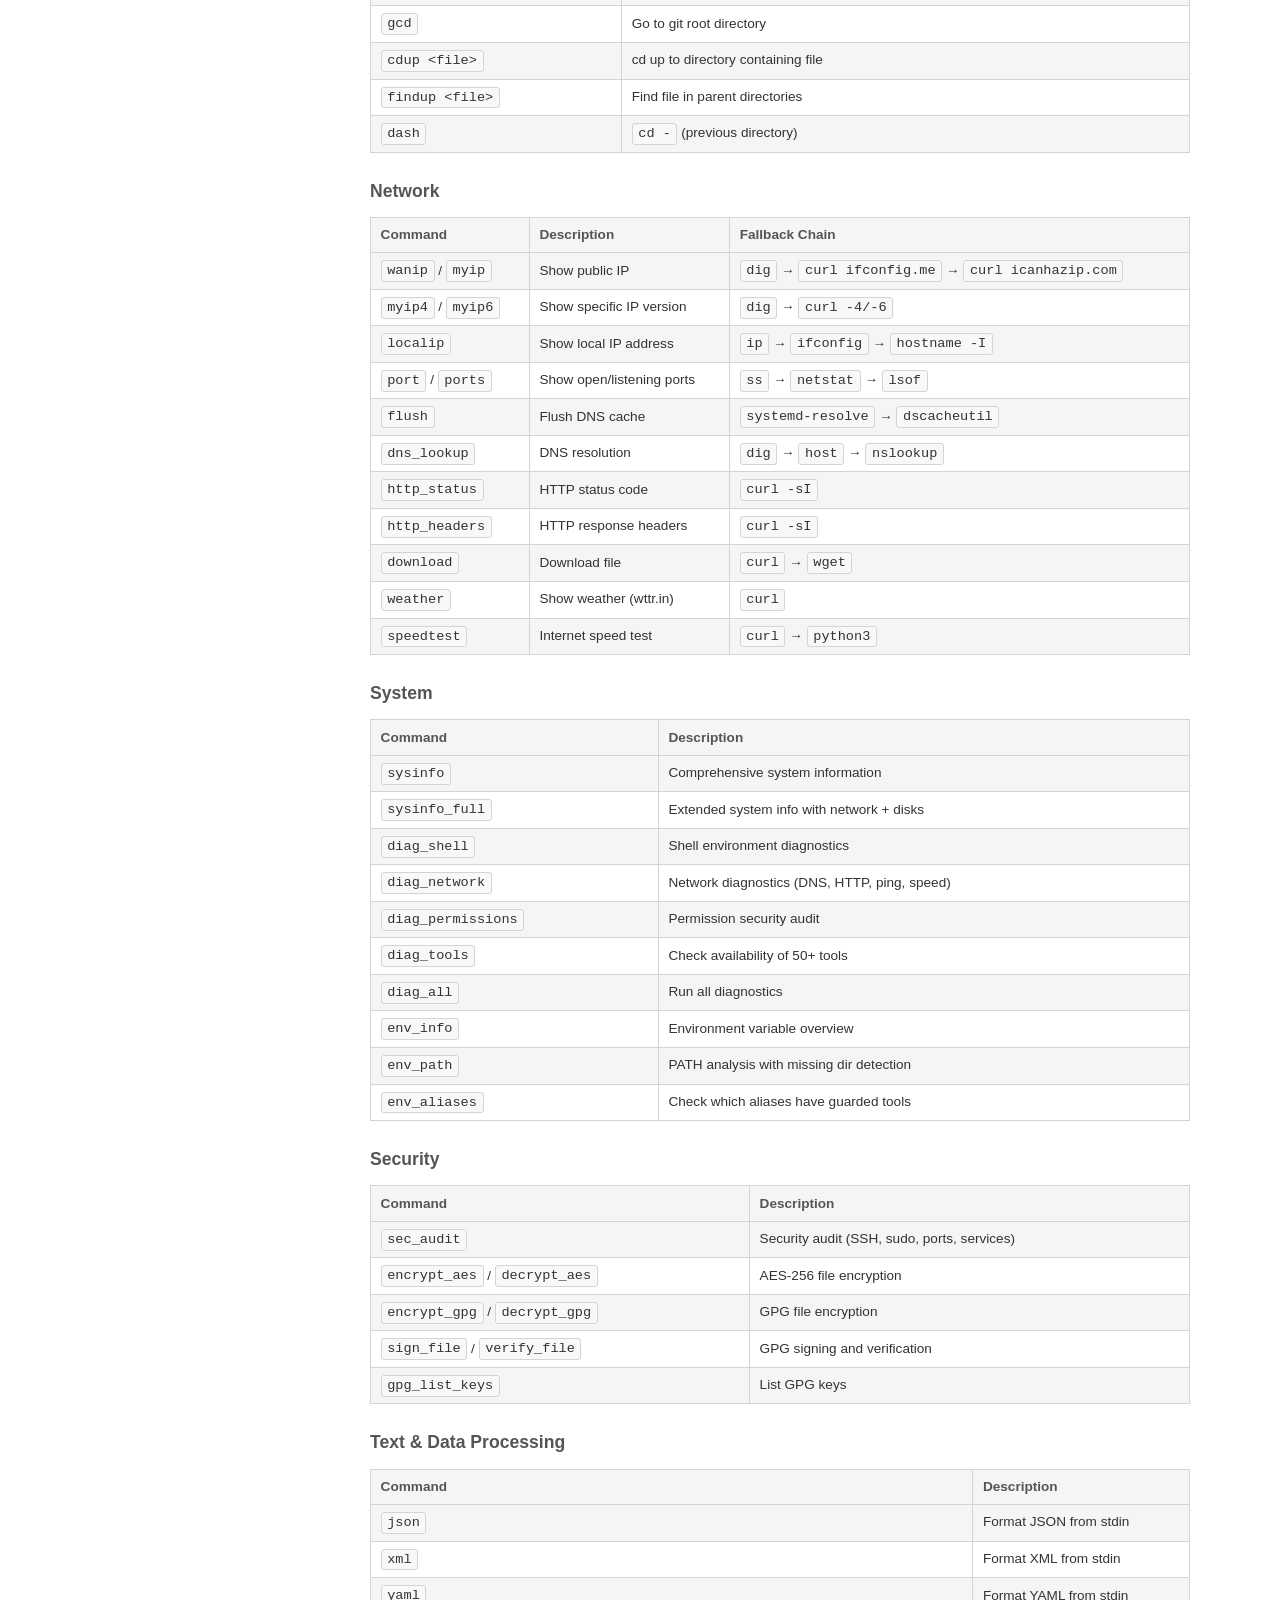
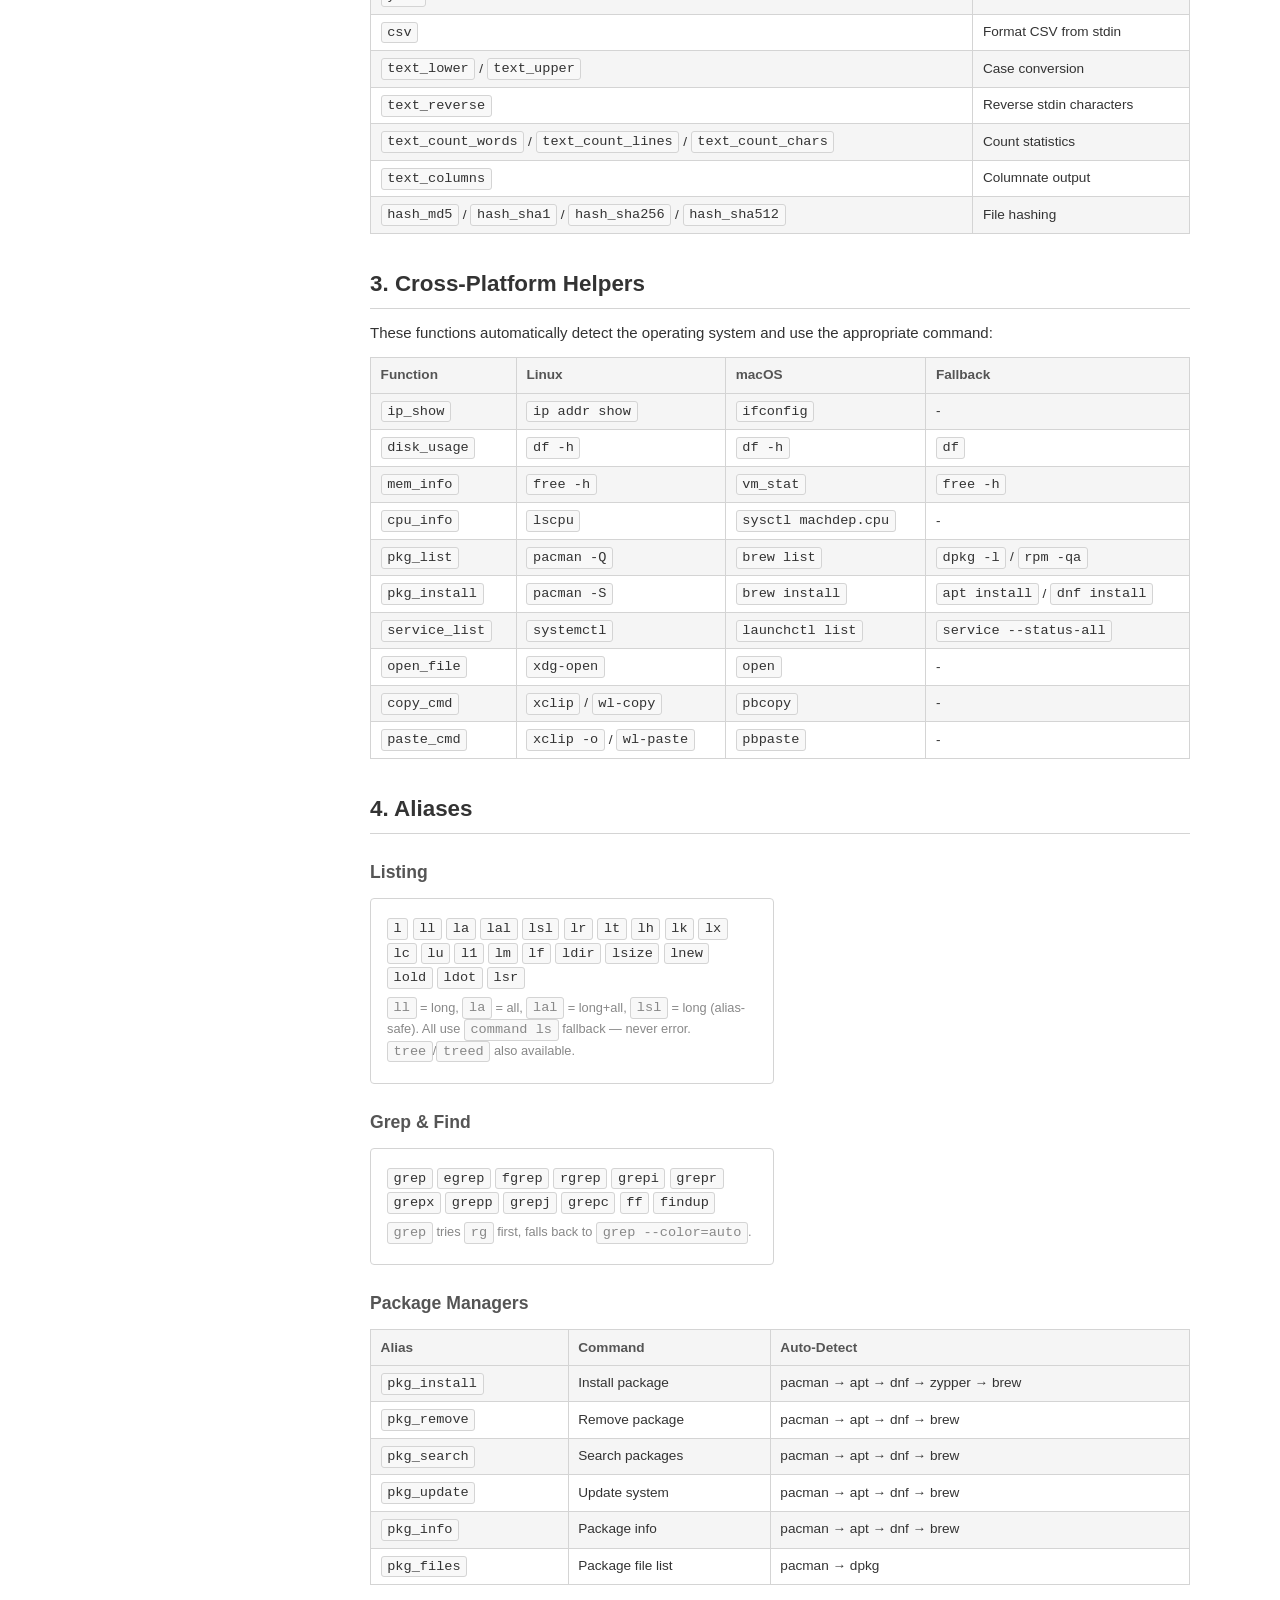
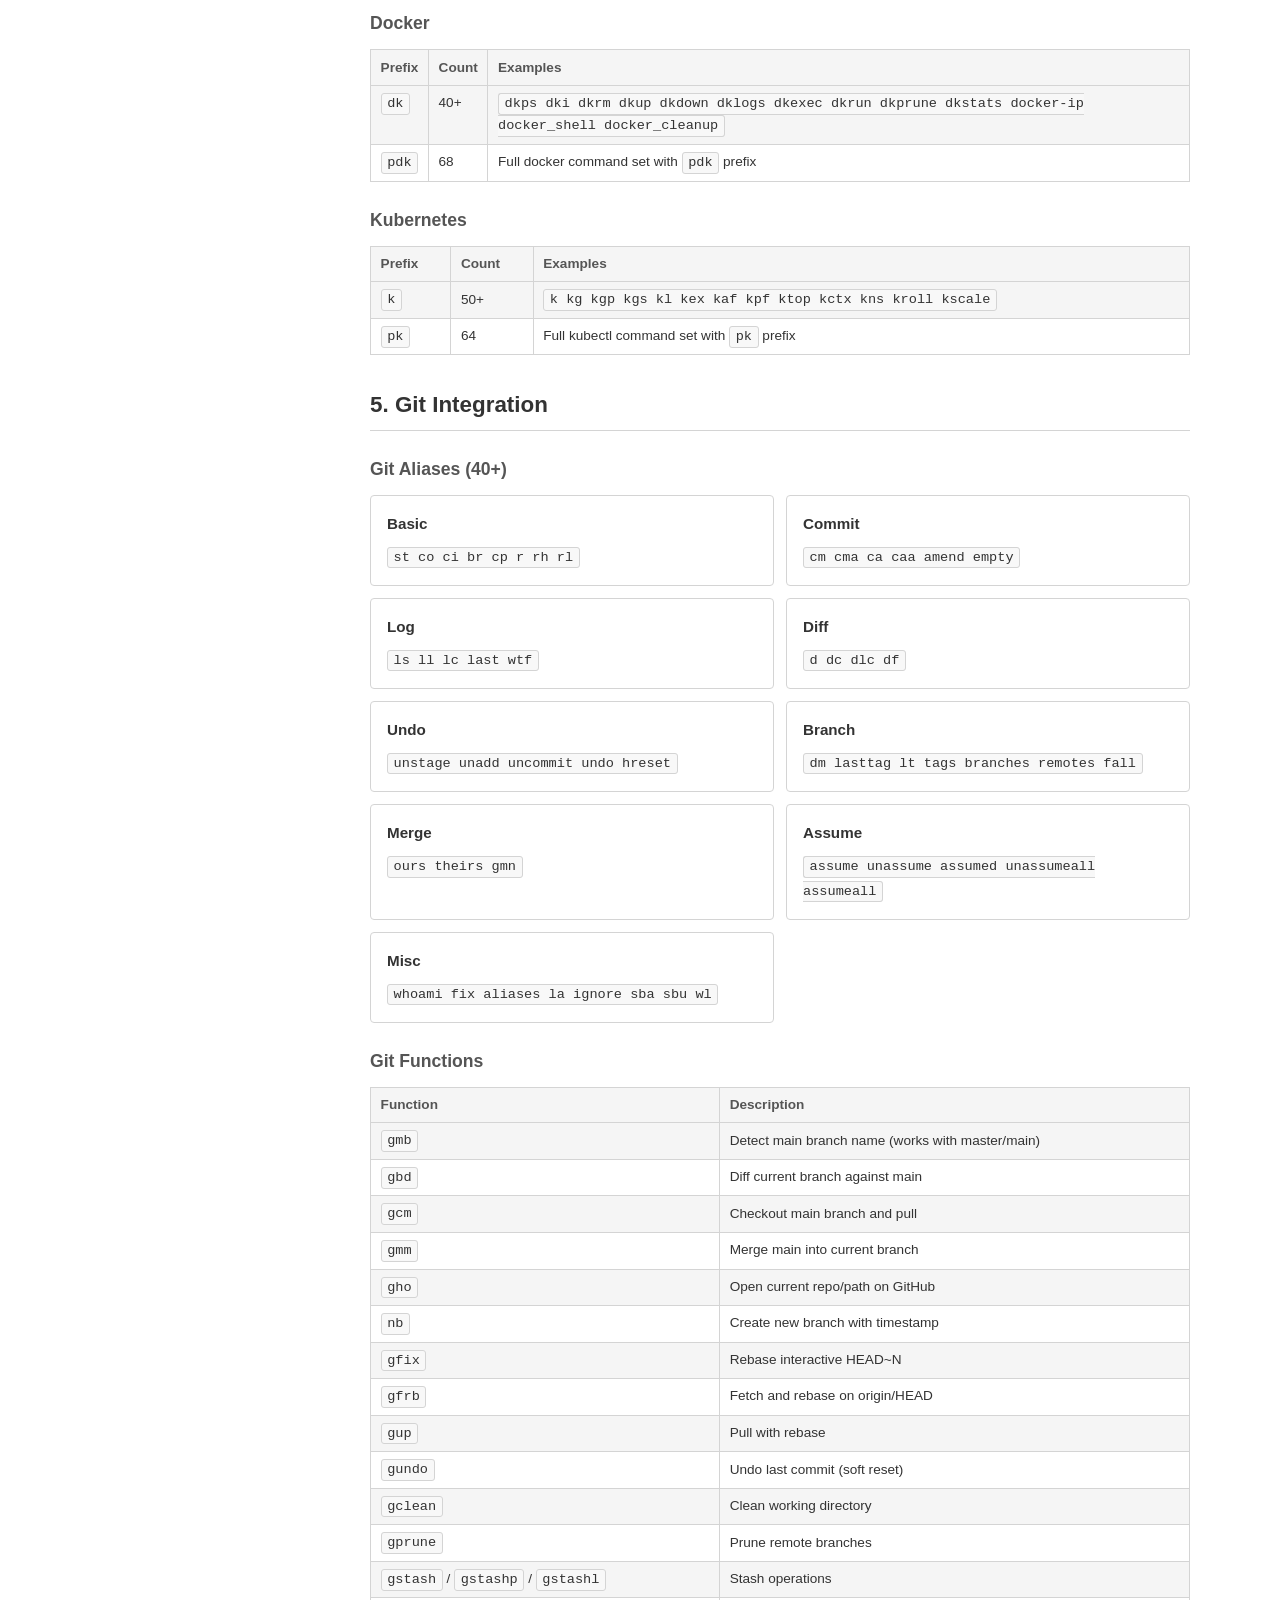
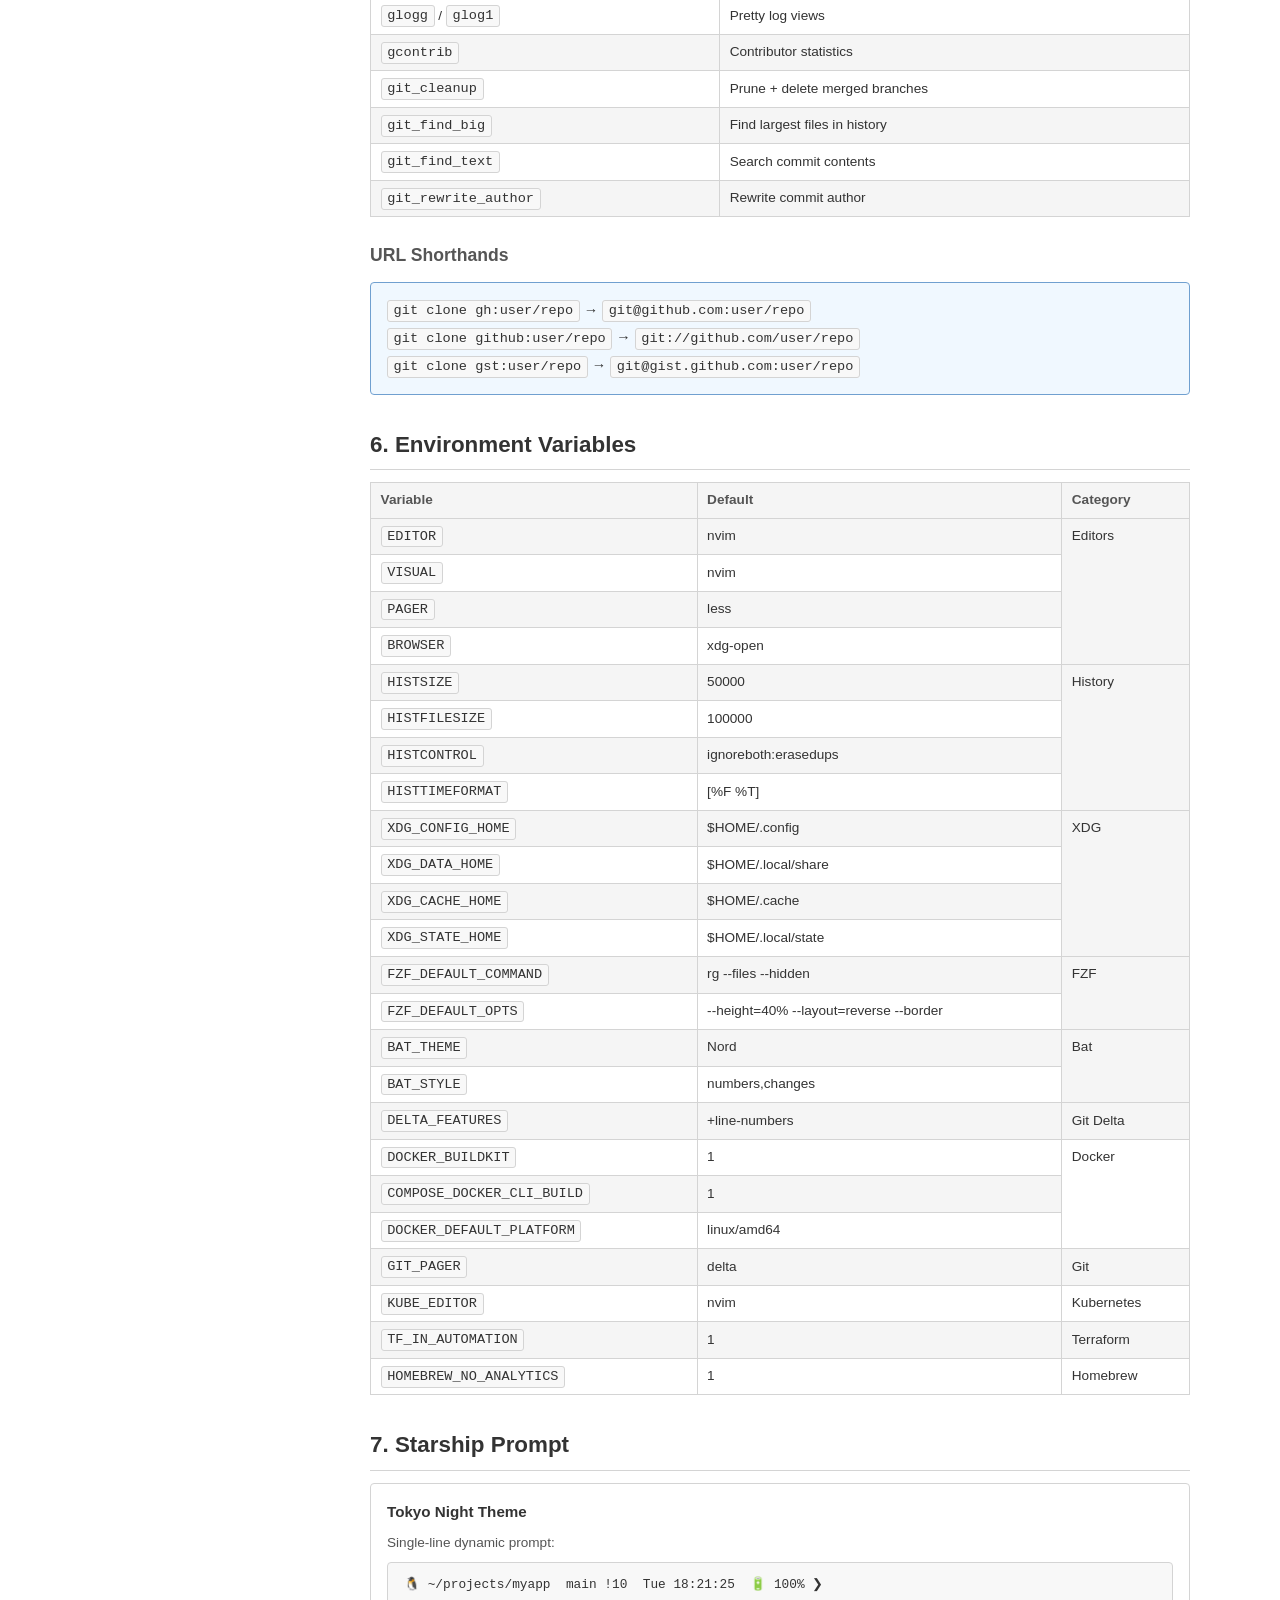
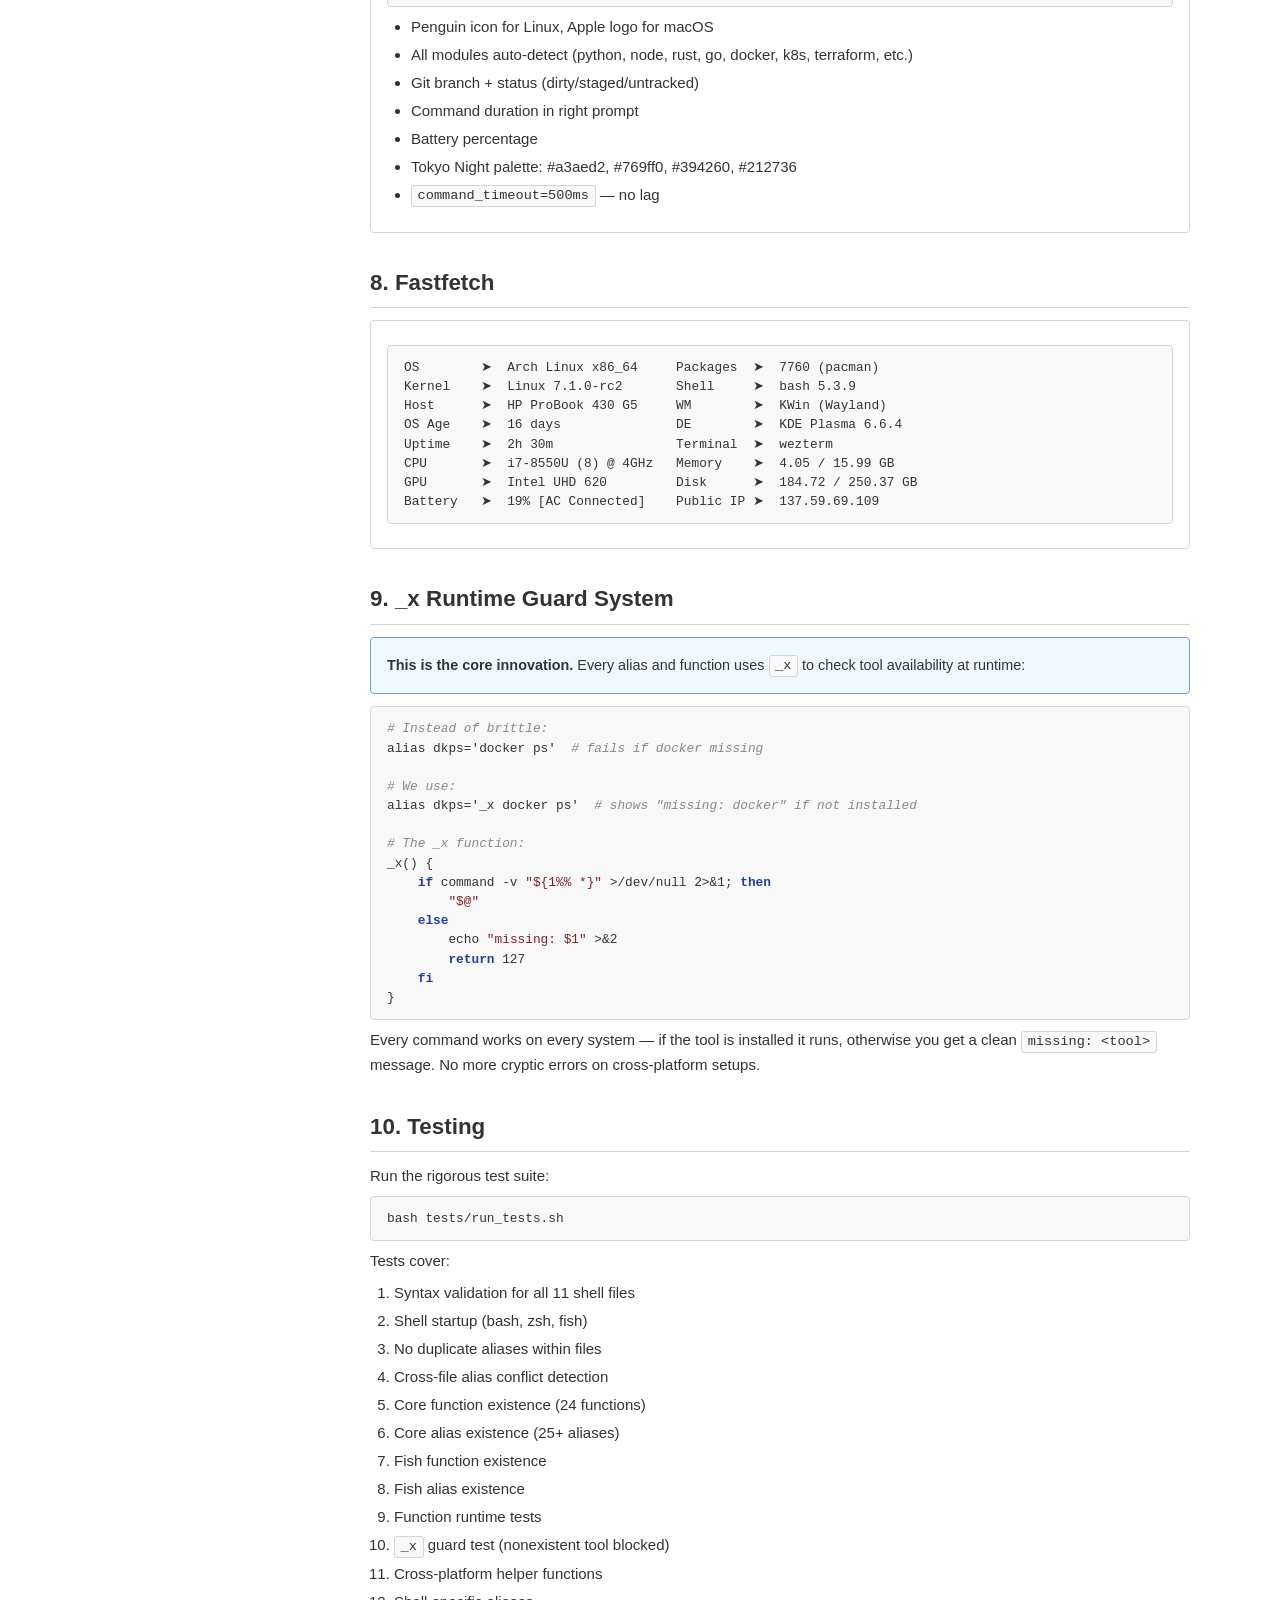
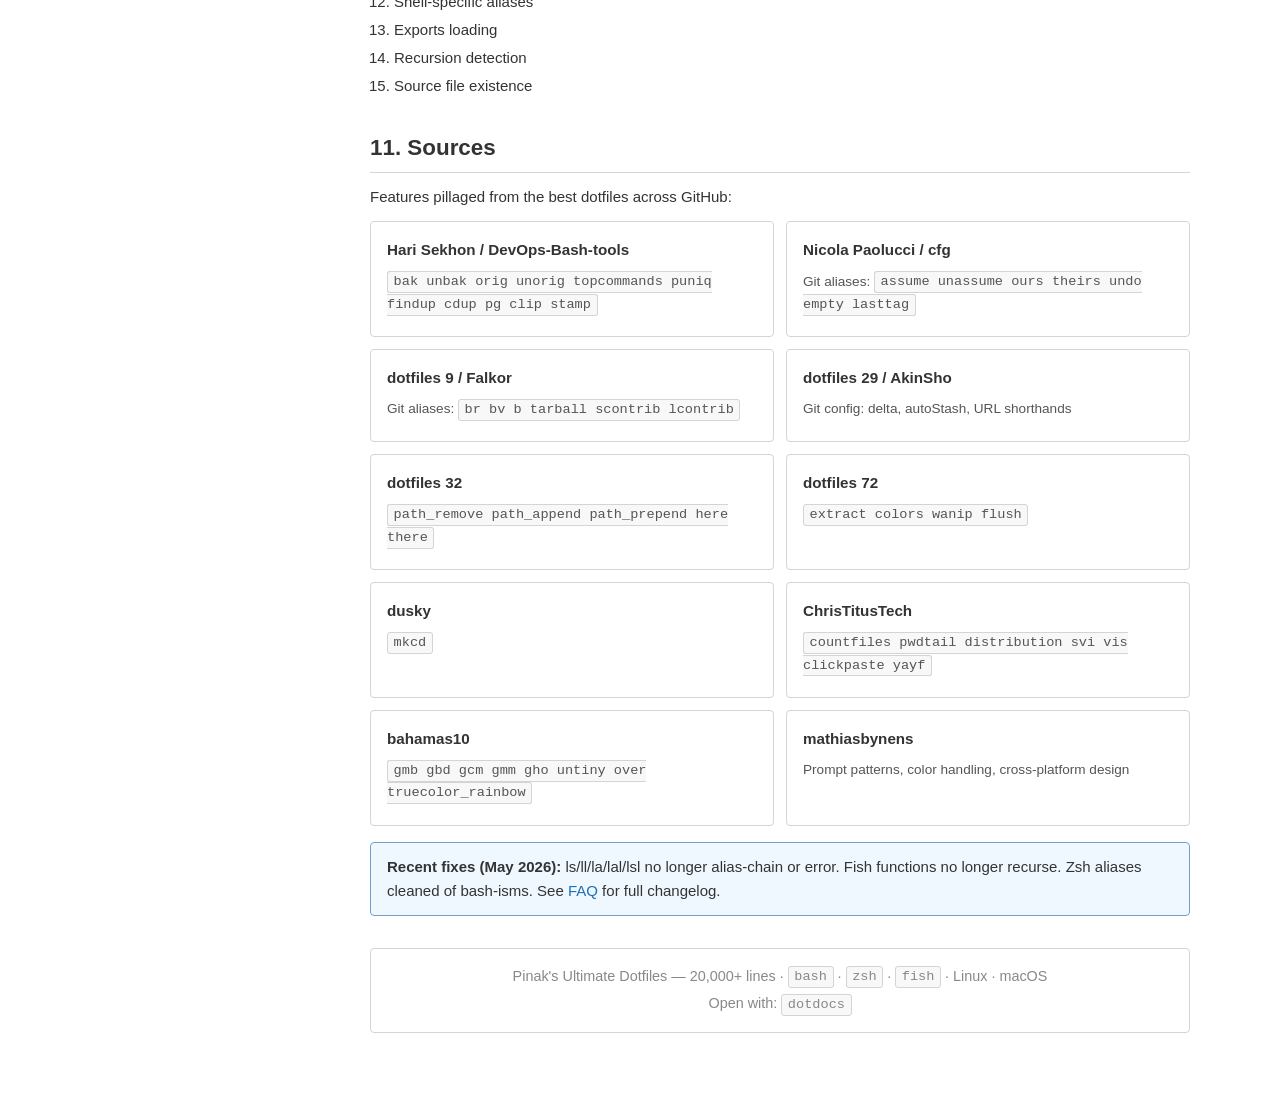
==== commit 702dbd37: "fix: ls aliases, fish recursions, zsh bash-isms, docs update" ====
--- a/docs/index.html
+++ b/docs/index.html
@@ -340,11 +340,11 @@
 <h3 id="listing">Listing</h3>
 <div class="grid">
 <div class="card">
-<code>l</code> <code>ll</code> <code>la</code> <code>lr</code> <code>lt</code> <code>lh</code>
+<code>l</code> <code>ll</code> <code>la</code> <code>lal</code> <code>lsl</code> <code>lr</code> <code>lt</code> <code>lh</code>
 <code>lk</code> <code>lx</code> <code>lc</code> <code>lu</code> <code>l1</code>
 <code>lm</code> <code>lf</code> <code>ldir</code> <code>lsize</code>
 <code>lnew</code> <code>lold</code> <code>ldot</code> <code>lsr</code>
-<p style="margin-top:0.5rem;font-size:0.8rem;color:var(--fg3)">All ls variants. <code>tree</code> and <code>treed</code> also available.</p>
+<p style="margin-top:0.5rem;font-size:0.8rem;color:var(--fg3)"><code>ll</code> = long, <code>la</code> = all, <code>lal</code> = long+all, <code>lsl</code> = long (alias-safe). All use <code>command ls</code> fallback — never error. <code>tree</code>/<code>treed</code> also available.</p>
 </div>
 </div>
 
@@ -571,6 +571,10 @@
 <div class="card"><h4>mathiasbynens</h4><p>Prompt patterns, color handling, cross-platform design</p></div>
 </div>
 
+<div class="box note" style="margin:1rem 0">
+<strong>Recent fixes (May 2026):</strong> ls/ll/la/lal/lsl no longer alias-chain or error. Fish functions no longer recurse. Zsh aliases cleaned of bash-isms. See <a href="faq.html">FAQ</a> for full changelog.
+</div>
+
 <div class="box" style="margin:2rem 0;text-align:center;color:var(--fg3);font-size:0.85rem">
 <p>Pinak's Ultimate Dotfiles — 20,000+ lines · <code>bash</code> · <code>zsh</code> · <code>fish</code> · Linux · macOS</p>
 <p style="margin-top:0.25rem">Open with: <code>dotdocs</code></p>
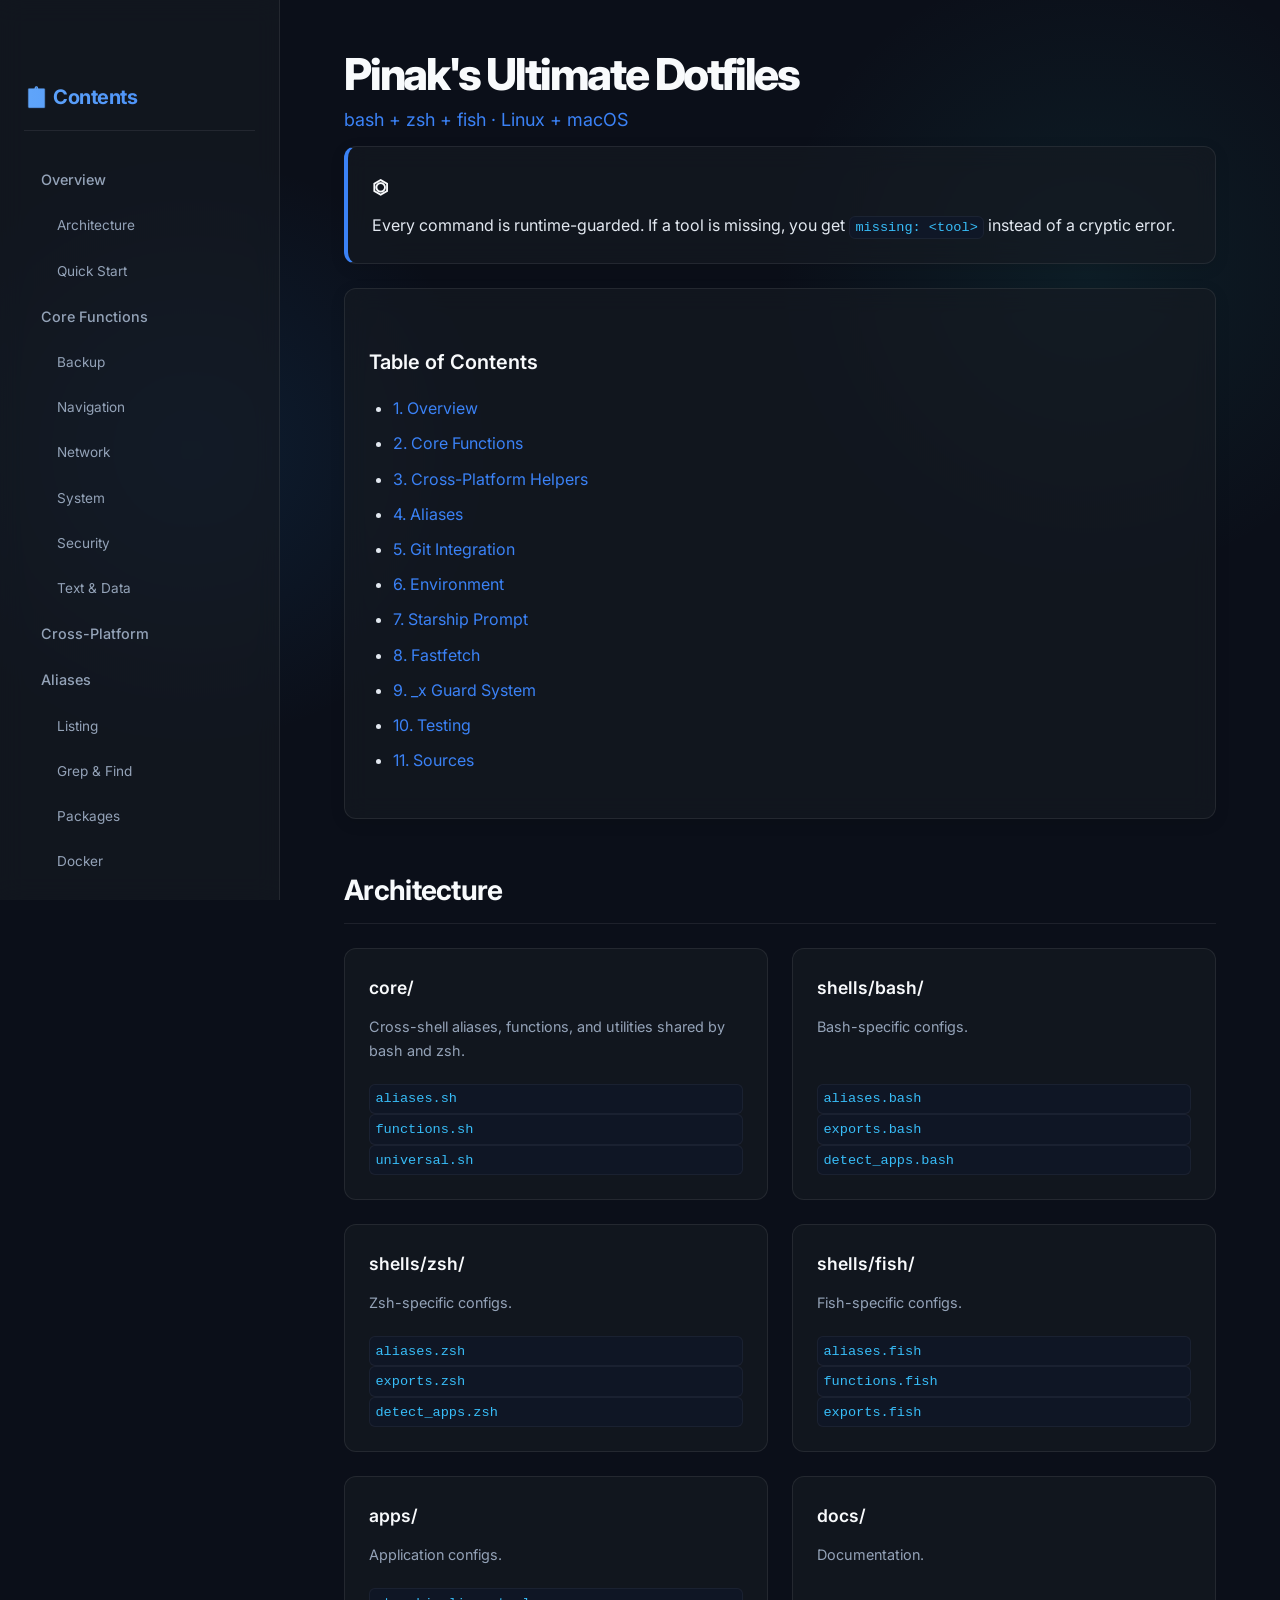
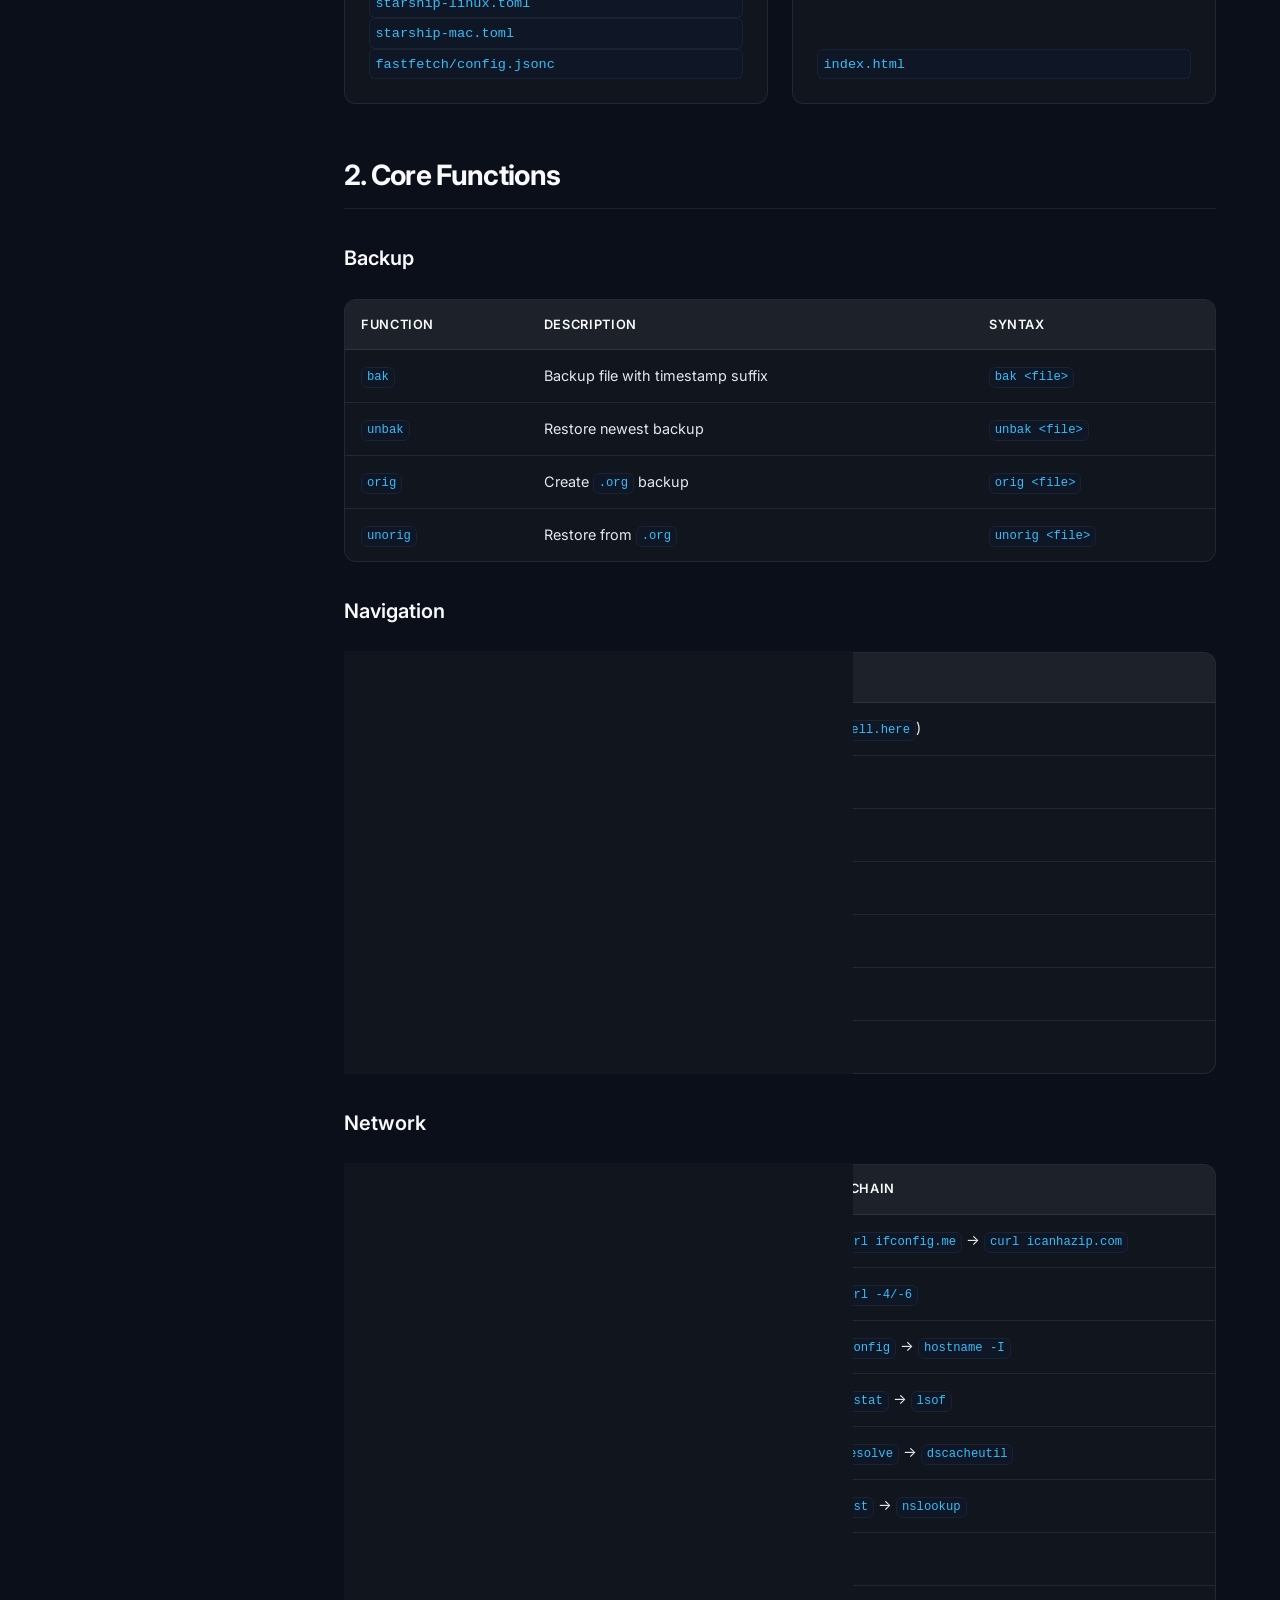
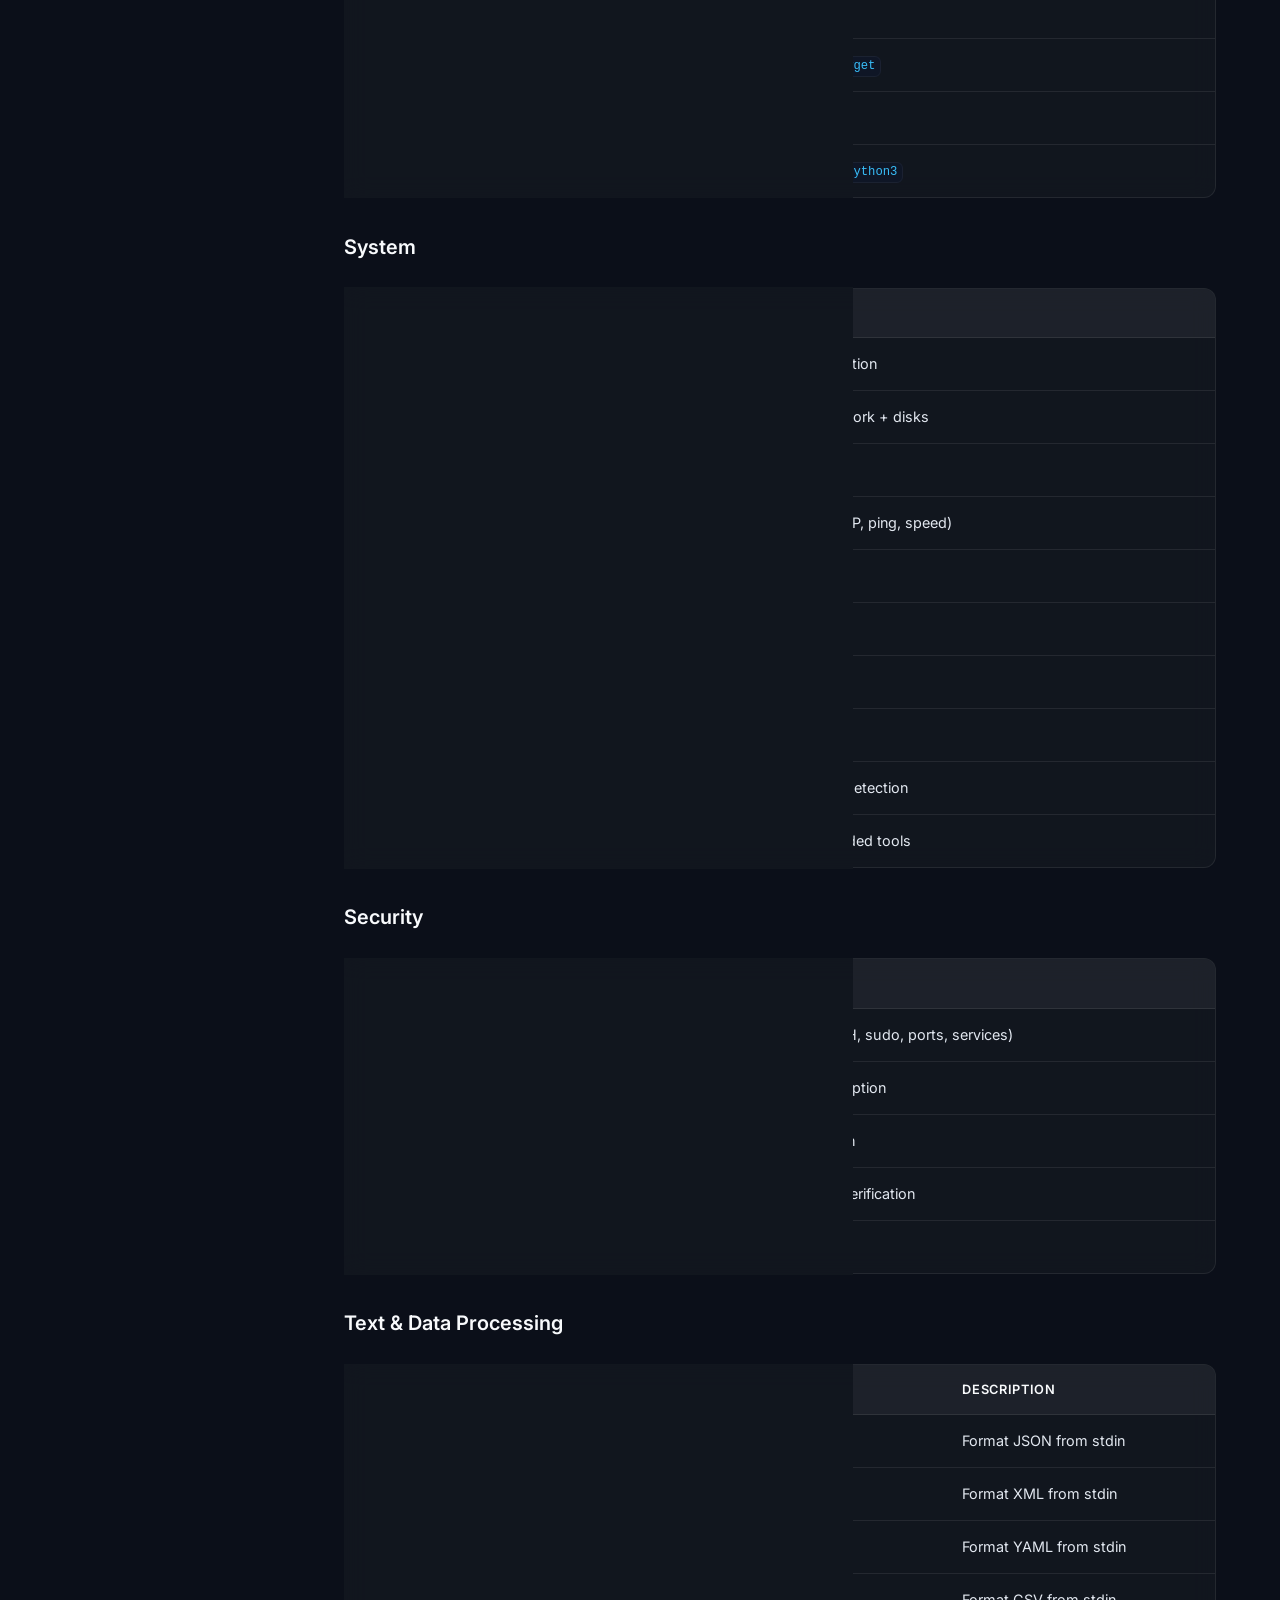
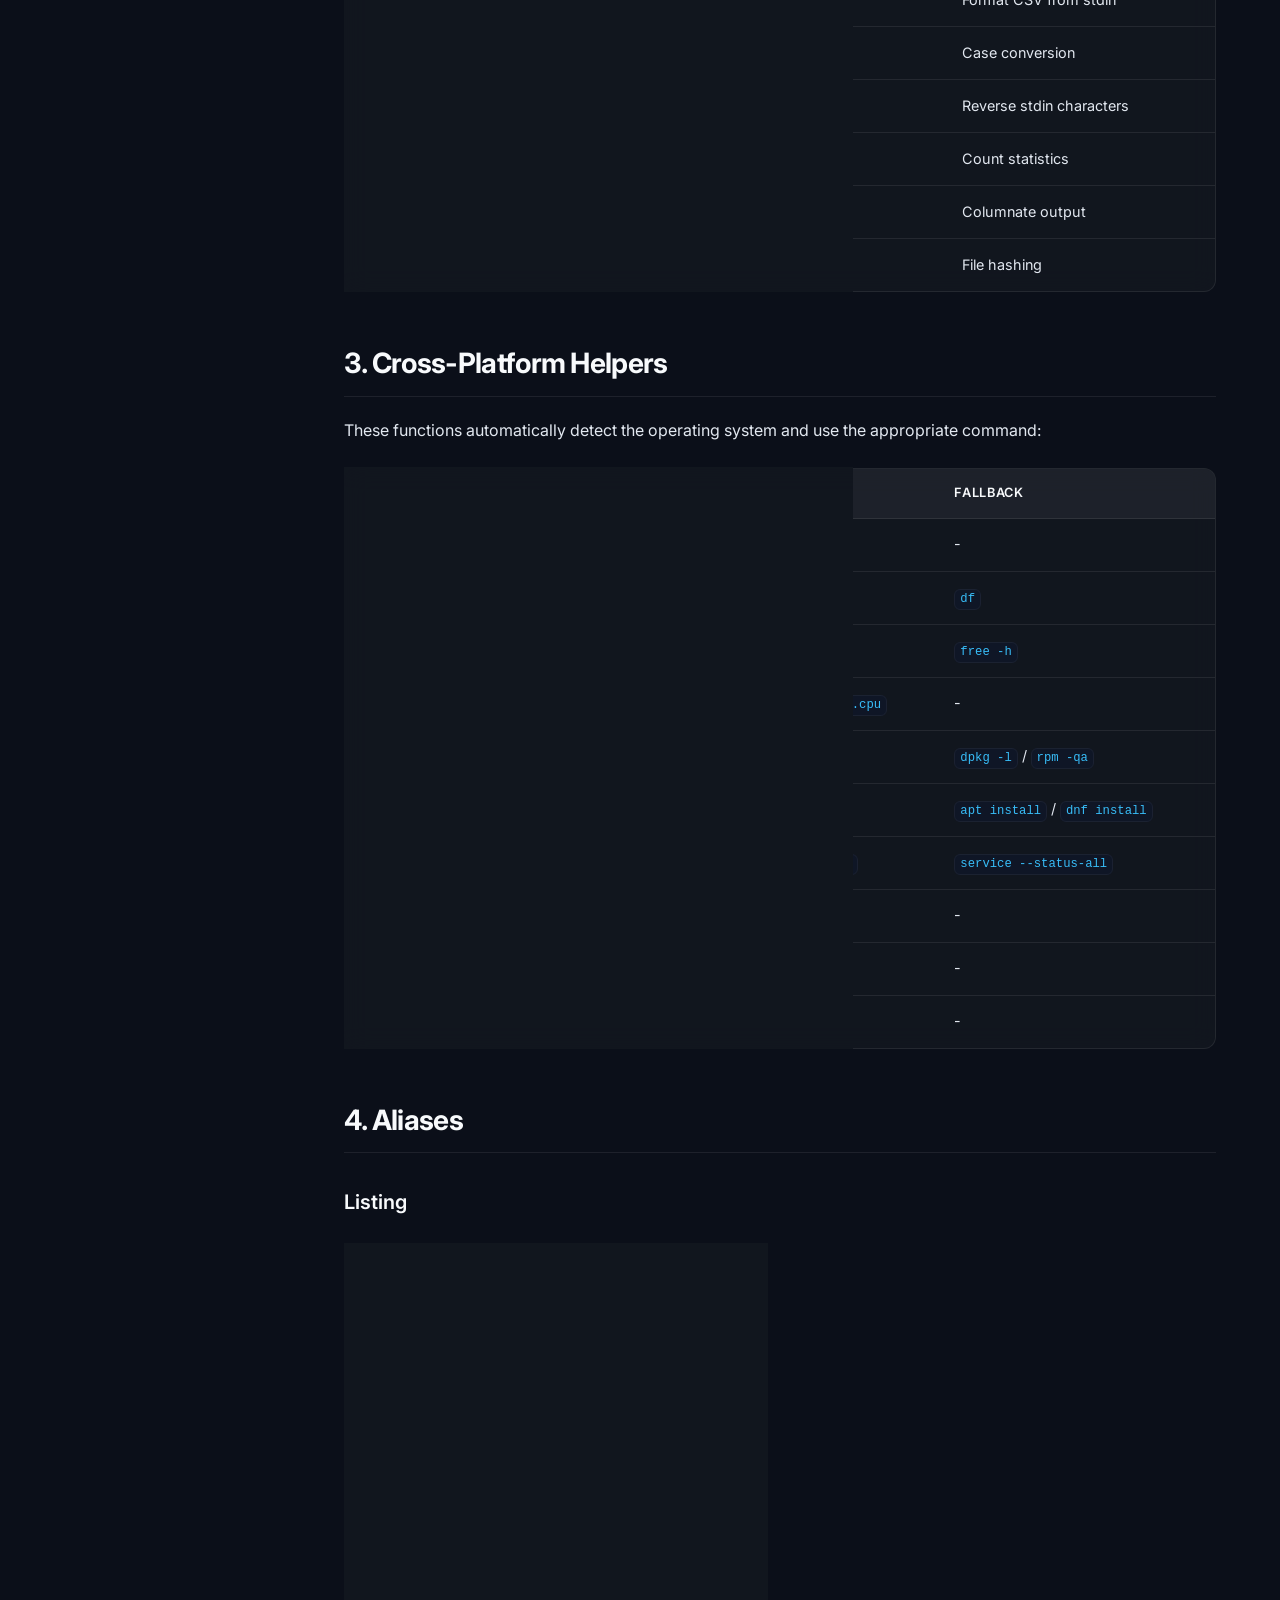
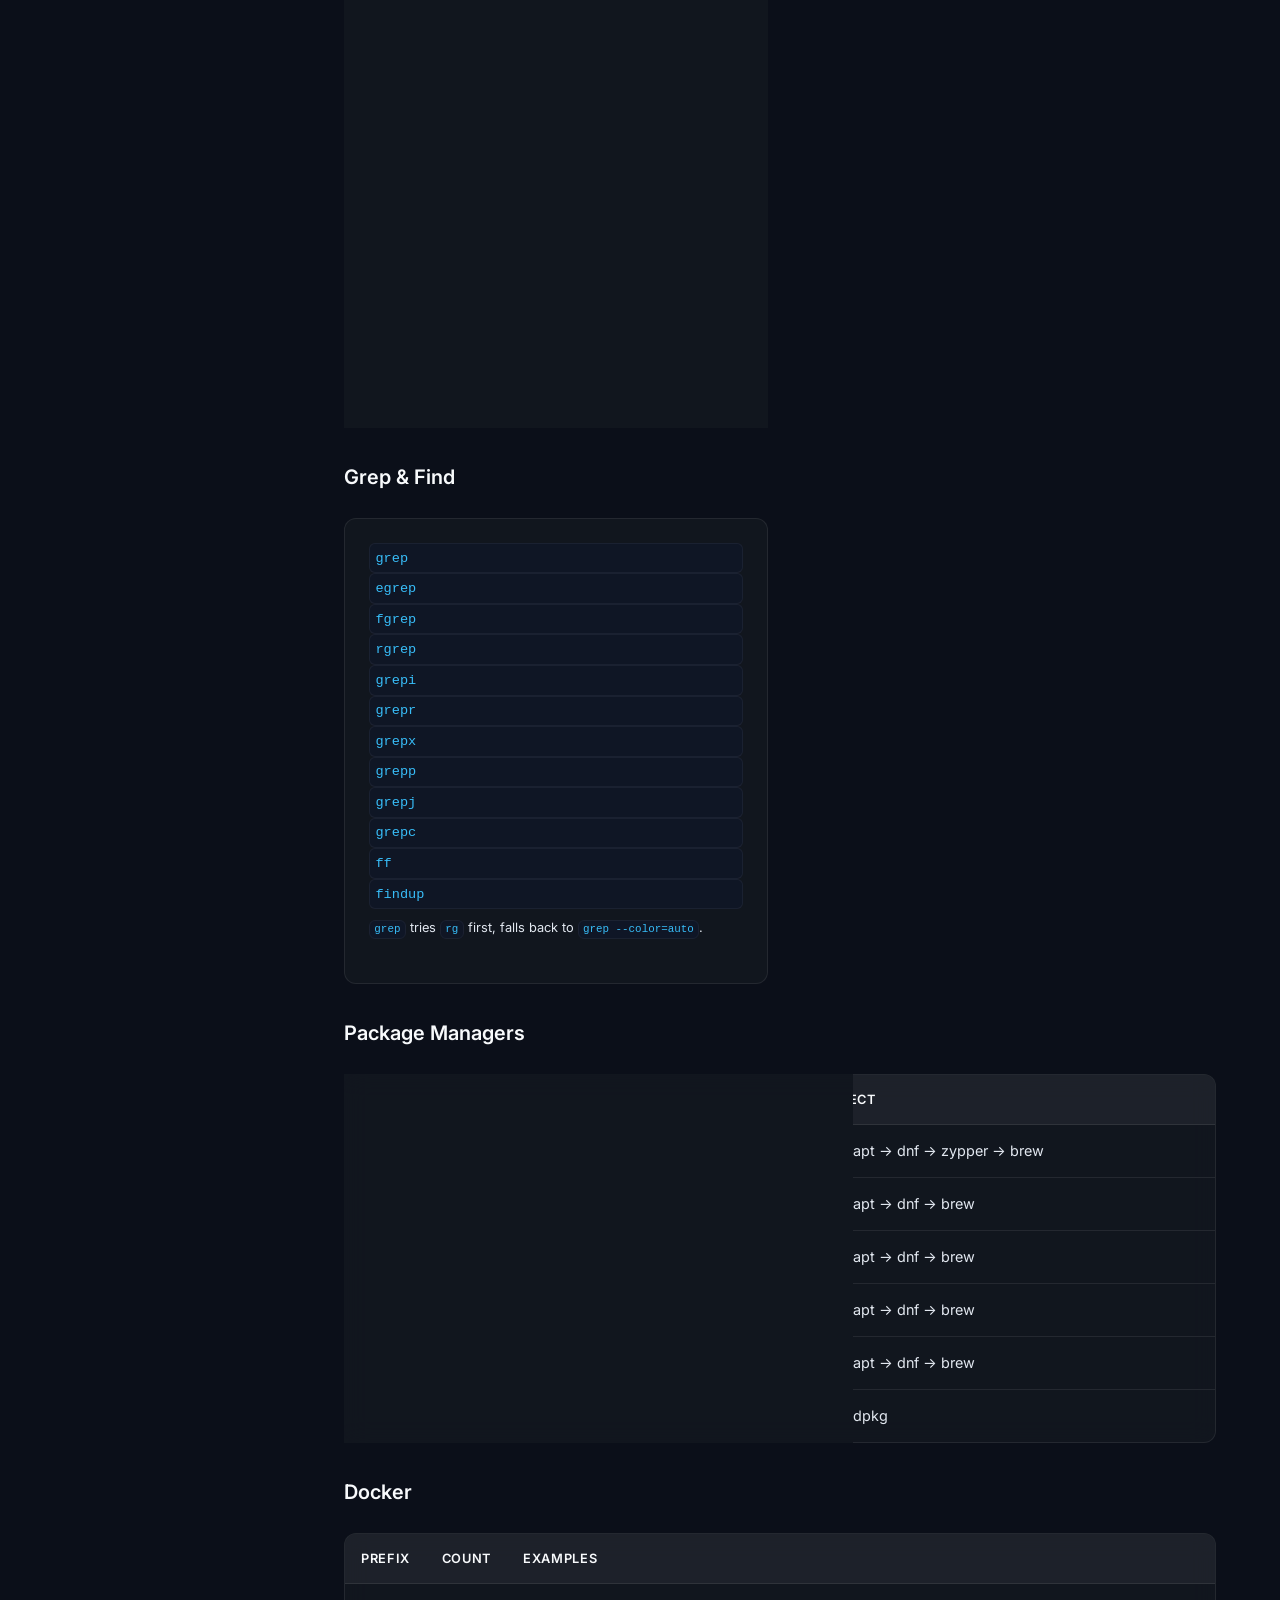
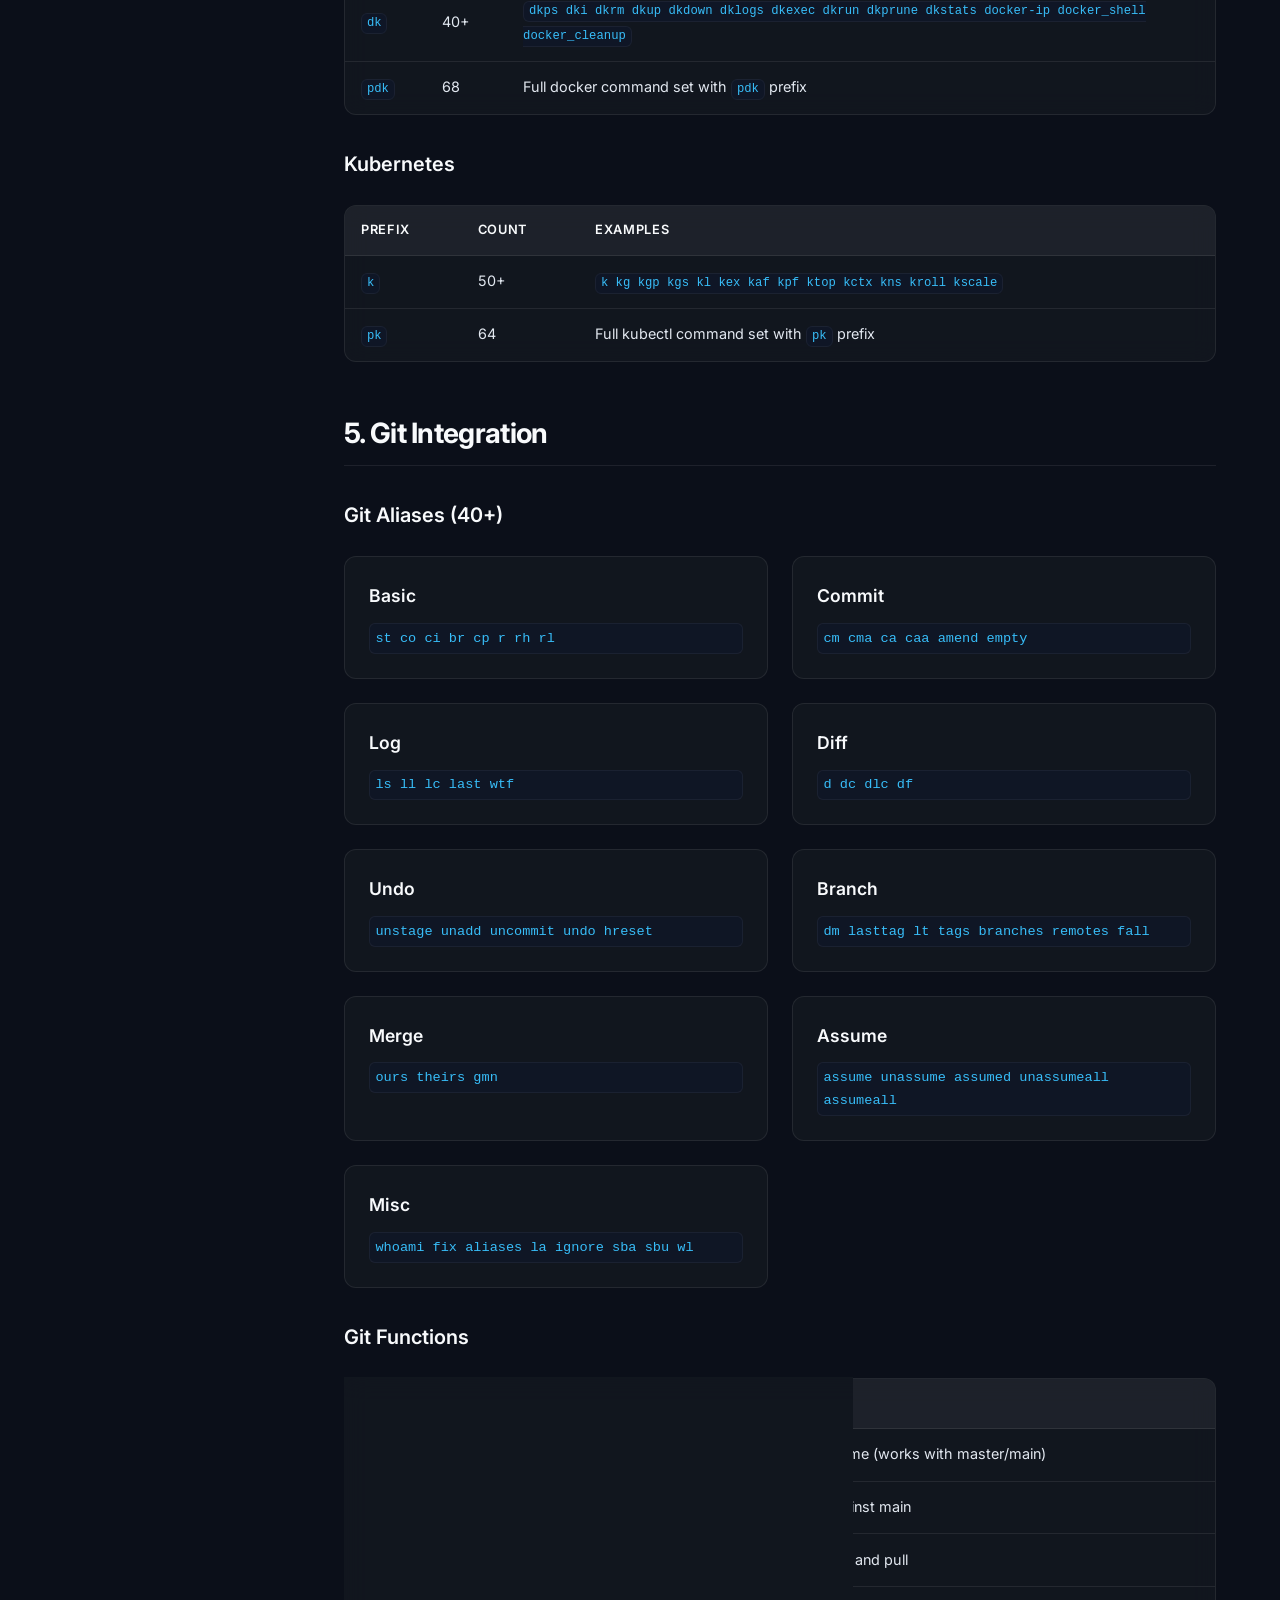
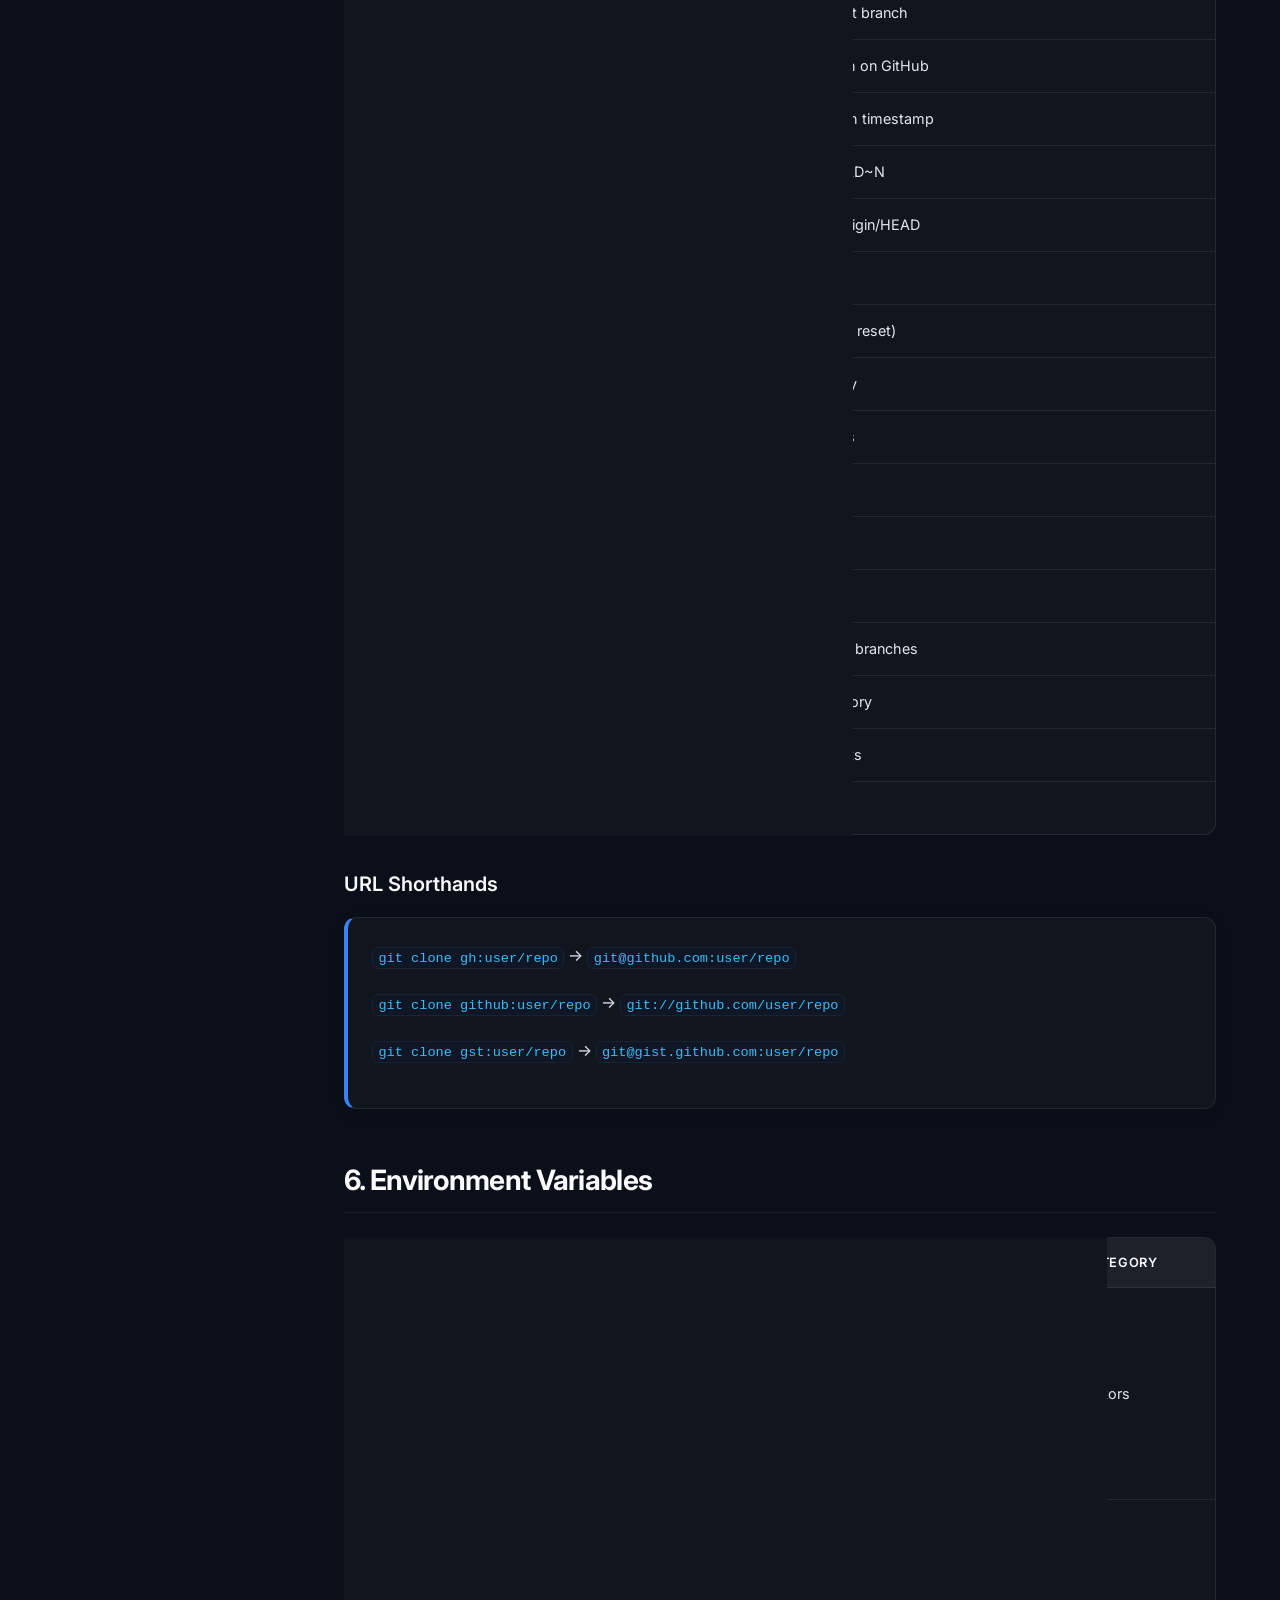
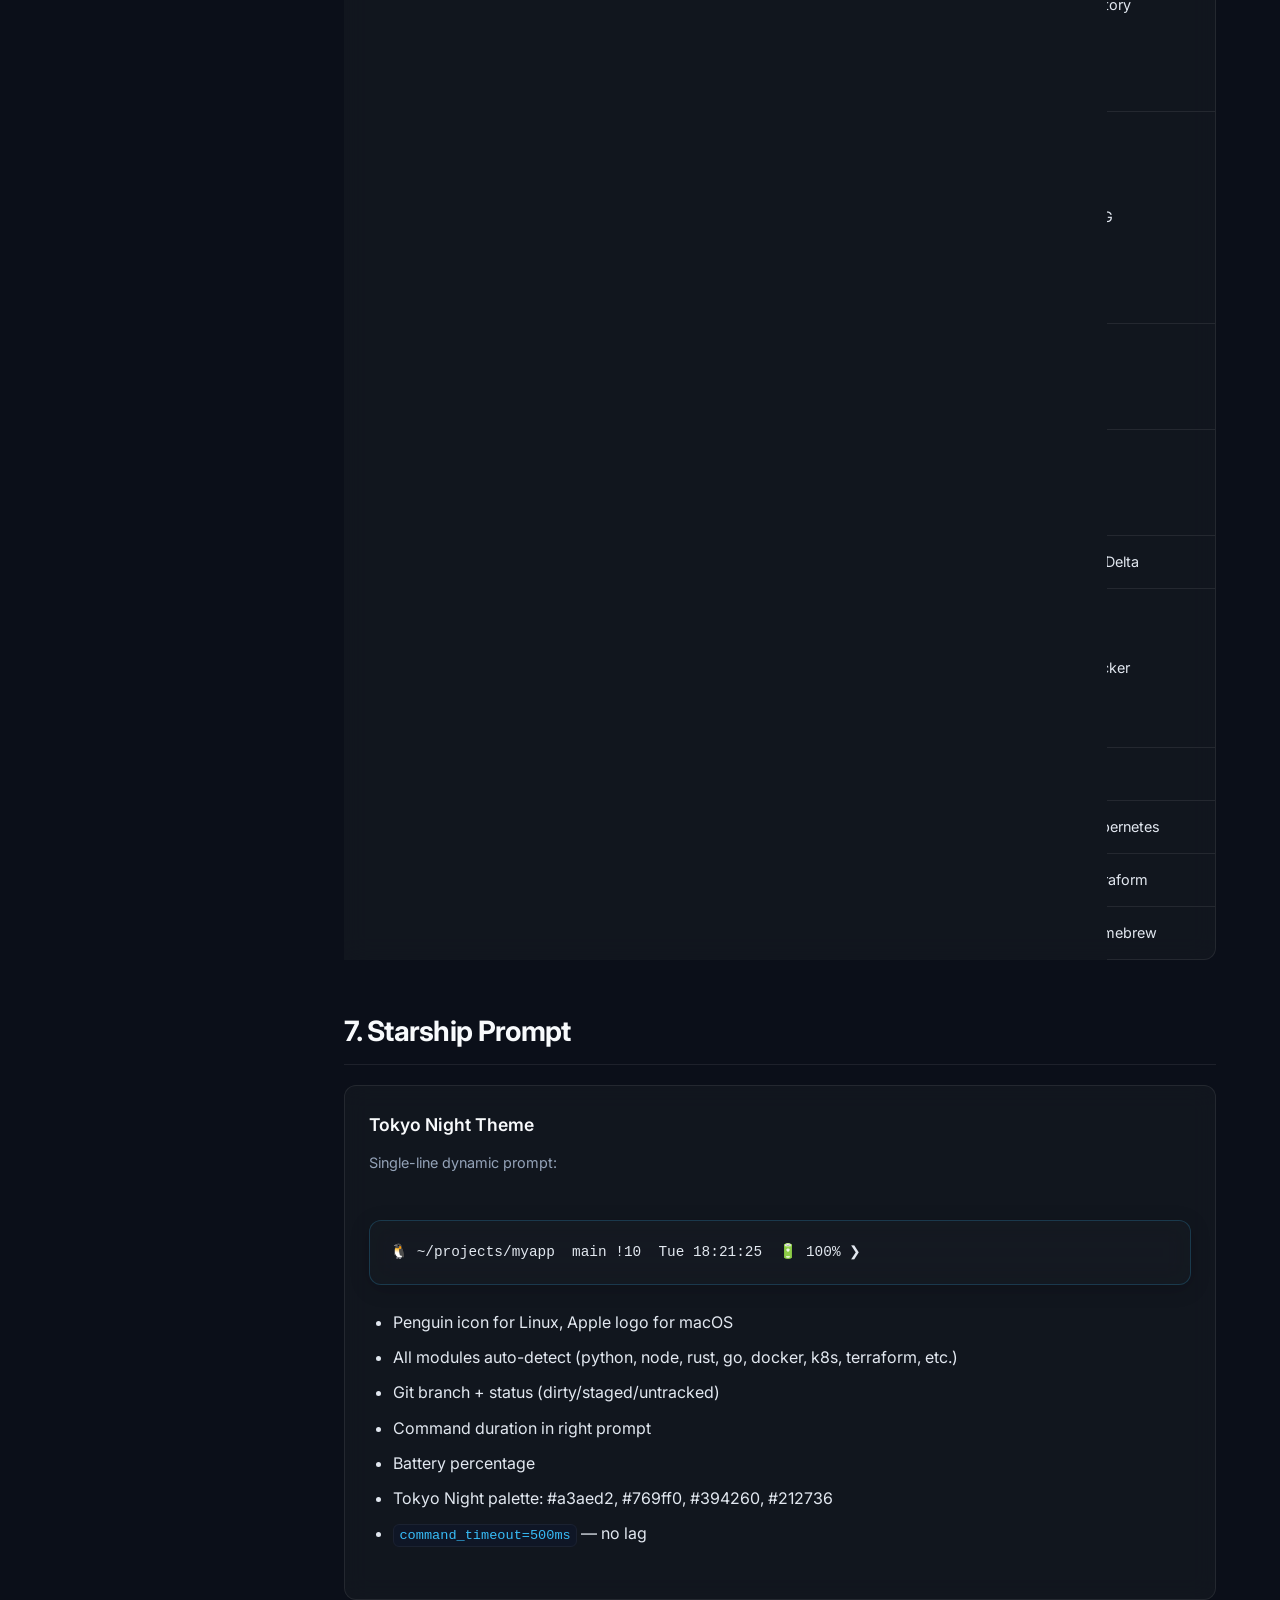
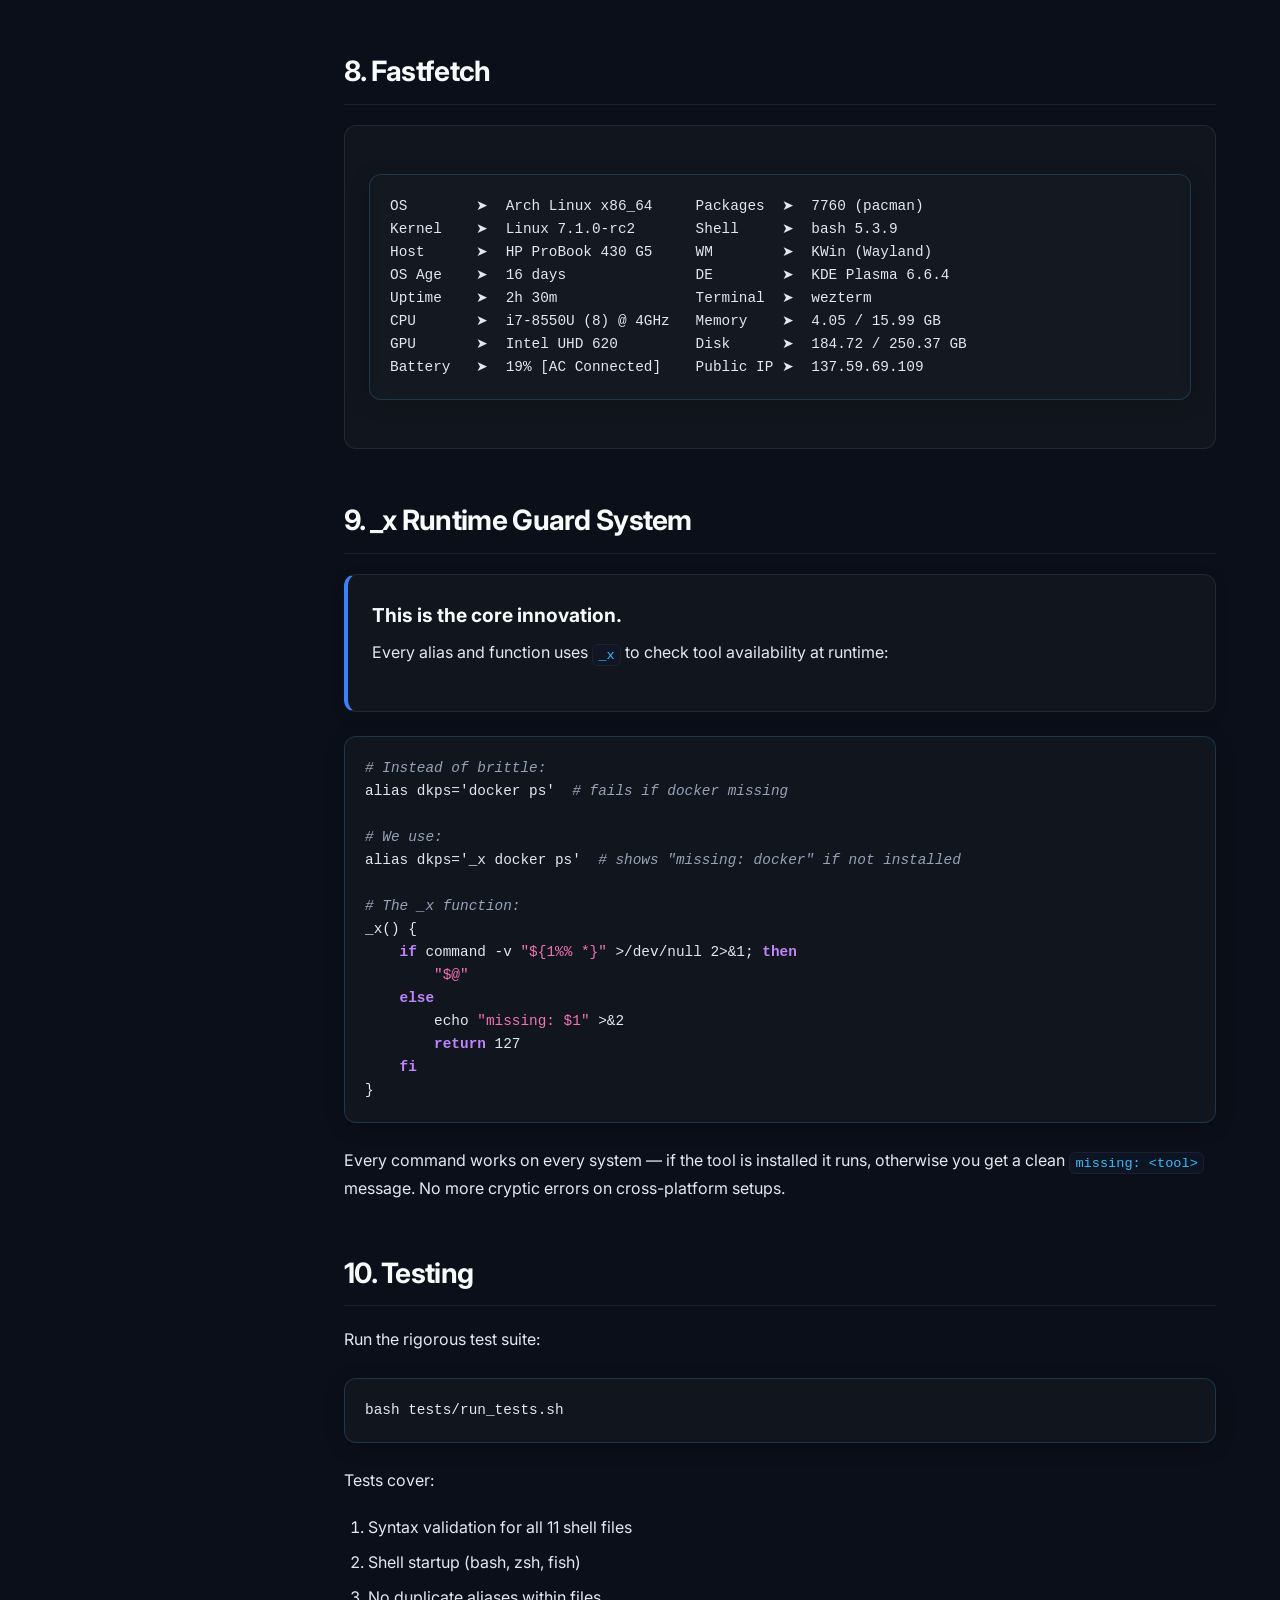
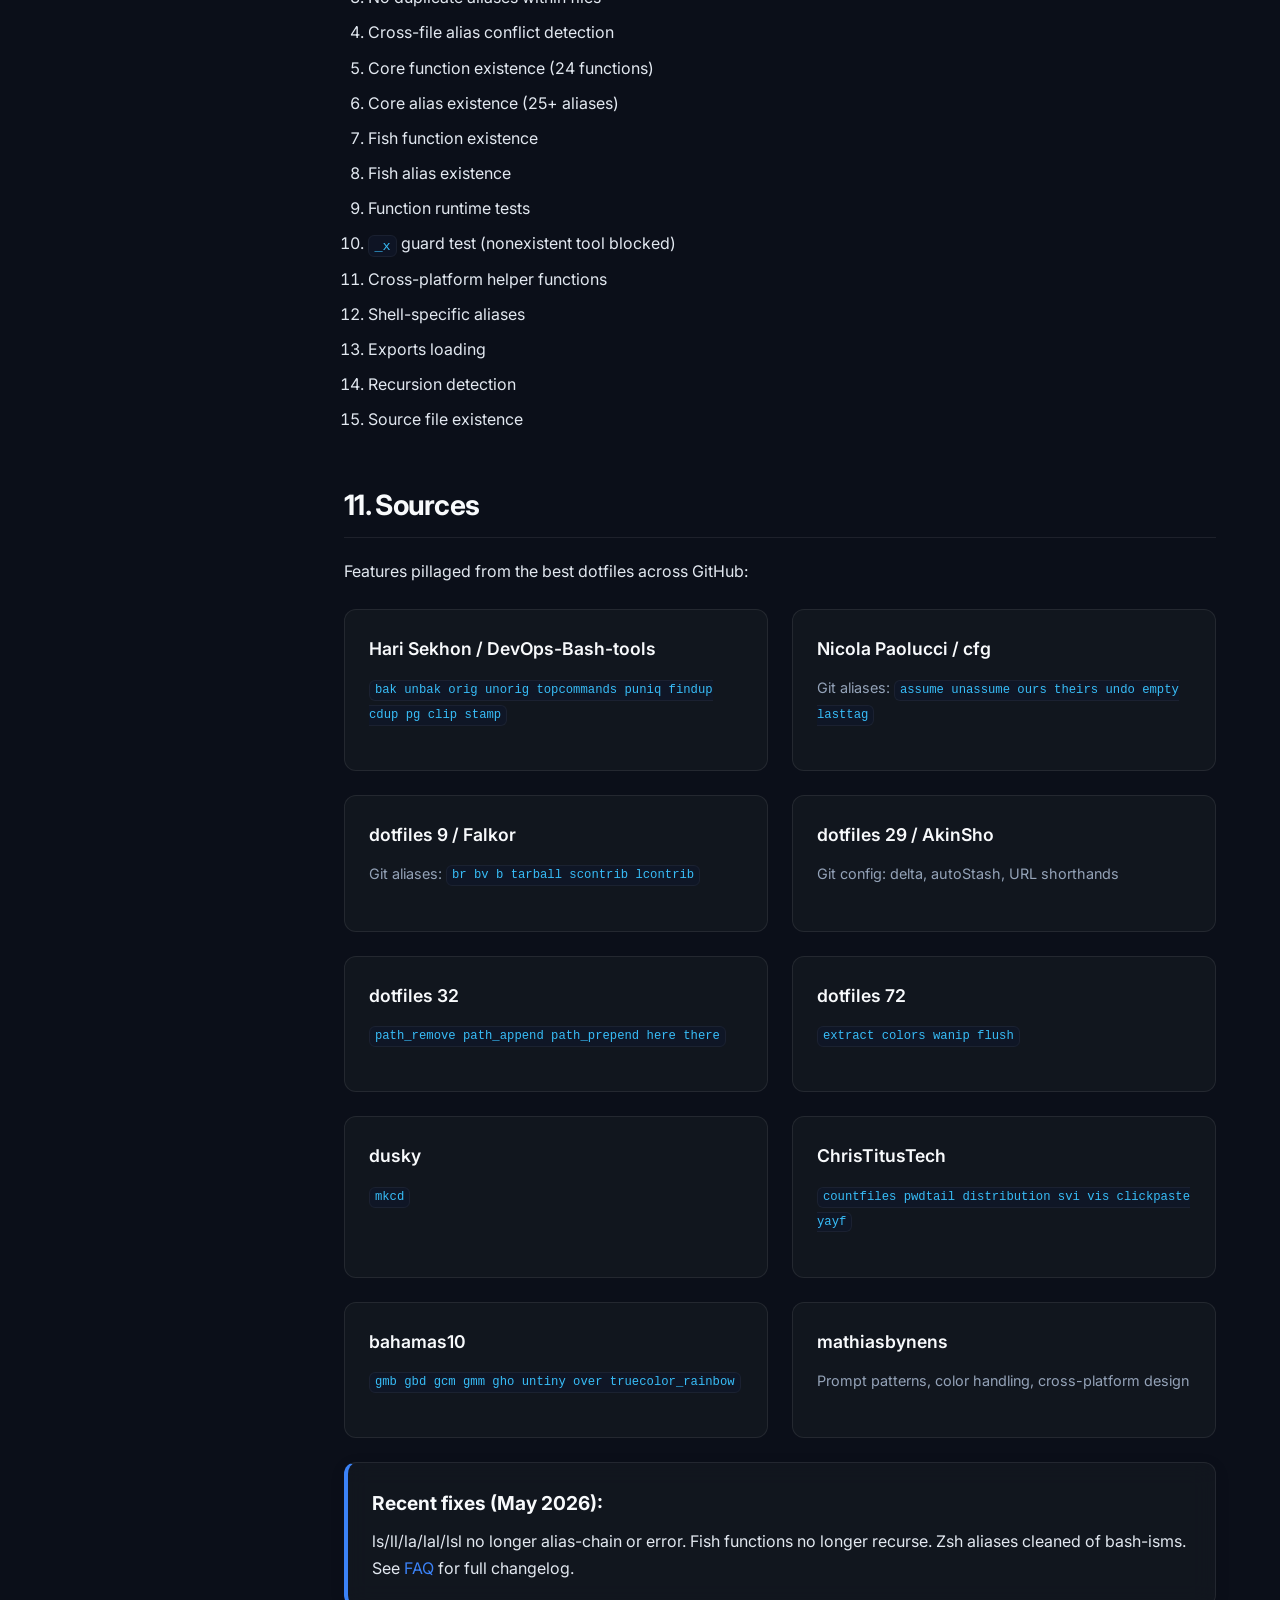
==== commit 2758c765: "chore: comprehensive dotfiles fixes and premium docs upgrade - Refactored shell configs (bash, zsh, " ====
--- a/docs/index.html
+++ b/docs/index.html
@@ -1,509 +1,803 @@
 <!DOCTYPE html>
 <html lang="en">
+
 <head>
-<meta charset="UTF-8">
-<meta name="viewport" content="width=device-width, initial-scale=1.0">
-<title>Pinak's Ultimate Dotfiles - Documentation</title>
-<style>
-:root {
-  --bg: #ffffff;
-  --bg2: #f5f5f5;
-  --bg3: #eaeaea;
-  --fg: #333333;
-  --fg2: #555555;
-  --fg3: #888888;
-  --link: #1b6fba;
-  --link-hover: #003399;
-  --green: #205020;
-  --red: #802020;
-  --blue: #2040a0;
-  --orange: #804020;
-  --border: #d4d4d4;
-  --code-bg: #f8f8f8;
-  --sidebar-bg: #fafafa;
-  --accent: #1b6fba;
-  --warn-bg: #fffff0;
-  --warn-border: #e0d070;
-  --note-bg: #f0f8ff;
-  --note-border: #70a0d0;
-}
-* { margin: 0; padding: 0; box-sizing: border-box; }
-html { scroll-behavior: smooth; }
-body {
-  font-family: -apple-system, BlinkMacSystemFont, 'Segoe UI', 'Noto Sans', Helvetica, Arial, sans-serif;
-  font-size: 15px; line-height: 1.6; color: var(--fg); background: var(--bg);
-  display: flex; min-height: 100vh;
-}
-
-/* Sidebar */
-#sidebar {
-  width: 280px; flex-shrink: 0; background: var(--sidebar-bg);
-  border-right: 1px solid var(--border); padding: 1.5rem 0;
-  position: sticky; top: 0; height: 100vh; overflow-y: auto;
-  transition: transform 0.3s ease, opacity 0.3s ease;
-}
-#sidebar h2 { font-size: 1rem; color: var(--fg2); padding: 0.5rem 1.25rem; font-weight: 600; border-bottom: 1px solid var(--border); margin-bottom: 0.5rem; transition: color 0.2s; }
-#sidebar a {
-  display: block; padding: 0.3rem 1.25rem; color: var(--fg2);
-  text-decoration: none; font-size: 0.85rem; transition: all 0.15s ease;
-  border-left: 3px solid transparent;
-}
-#sidebar a:hover { color: var(--link); background: var(--bg2); border-left-color: var(--link); }
-#sidebar .h3 { padding-left: 2.25rem; font-size: 0.8rem; }
-#sidebar .h4 { padding-left: 3.25rem; font-size: 0.75rem; }
-.sidebar-toggle { display: none; position: fixed; top: 0.5rem; left: 0.5rem; z-index: 100; background: var(--bg); border: 1px solid var(--border); border-radius: 4px; padding: 0.4rem 0.6rem; cursor: pointer; font-size: 1.2rem; color: var(--fg); transition: background 0.2s; }
-.sidebar-toggle:hover { background: var(--bg2); }
-#sidebar-overlay { display: none; position: fixed; inset: 0; background: rgba(0,0,0,0.3); z-index: 98; opacity: 0; transition: opacity 0.3s; }
-
-/* Main */
-#content { flex: 1; max-width: 900px; margin: 0 auto; padding: 2rem 2.5rem; }
-h1 { font-size: 2rem; color: var(--fg); font-weight: 700; margin-bottom: 0.25rem; transition: color 0.3s; }
-h1 .subtitle { font-size: 1rem; font-weight: 400; color: var(--fg3); display: block; margin-top: 0.25rem; }
-h2 { font-size: 1.4rem; color: var(--fg); font-weight: 600; margin: 2rem 0 0.75rem; padding-bottom: 0.4rem; border-bottom: 1px solid var(--border); transition: border-color 0.3s; }
-h3 { font-size: 1.1rem; color: var(--fg2); font-weight: 600; margin: 1.5rem 0 0.5rem; }
-h4 { font-size: 1rem; color: var(--fg2); font-weight: 600; margin: 1rem 0 0.4rem; }
-p { margin: 0.5rem 0; }
-a { color: var(--link); text-decoration: none; transition: color 0.15s, text-decoration 0.15s; }
-a:hover { color: var(--link-hover); text-decoration: underline; }
-ul, ol { margin: 0.5rem 0; padding-left: 1.5rem; }
-li { margin: 0.25rem 0; }
-code, .cmd { font-family: 'SFMono-Regular', Consolas, 'Liberation Mono', Menlo, monospace; font-size: 0.85rem; background: var(--code-bg); padding: 0.15rem 0.35rem; border-radius: 3px; border: 1px solid var(--border); transition: background 0.2s; }
-code:hover { background: var(--bg3); }
-pre.code {
-  background: var(--code-bg); border: 1px solid var(--border); border-radius: 4px;
-  padding: 0.75rem 1rem; margin: 0.5rem 0; overflow-x: auto;
-  font-family: 'SFMono-Regular', Consolas, 'Liberation Mono', Menlo, monospace;
-  font-size: 0.8rem; line-height: 1.5; tab-size: 4;
-  transition: border-color 0.2s, box-shadow 0.2s;
-}
-pre.code:hover { border-color: var(--link); box-shadow: 0 0 0 1px rgba(27,111,186,0.1); }
-pre.code .cm { color: #888; font-style: italic; }
-pre.code .kw { color: var(--blue); font-weight: 600; }
-pre.code .fn { color: var(--green); }
-pre.code .str { color: var(--red); }
-pre.code .num { color: var(--orange); }
-
-/* Boxes */
-.box { border: 1px solid var(--border); border-radius: 4px; padding: 0.75rem 1rem; margin: 0.75rem 0; transition: all 0.2s; }
-.box:hover { border-color: var(--link); }
-.box.note { background: var(--note-bg); border-color: var(--note-border); }
-.box.warn { background: var(--warn-bg); border-color: var(--warn-border); }
-.box h4 { margin: 0 0 0.25rem; font-size: 0.9rem; }
-.box p { margin: 0.25rem 0; font-size: 0.9rem; }
-
-/* Tables */
-table { width: 100%; border-collapse: collapse; margin: 0.75rem 0; font-size: 0.85rem; transition: opacity 0.3s; }
-th, td { padding: 0.4rem 0.6rem; text-align: left; border: 1px solid var(--border); vertical-align: top; }
-th { background: var(--bg2); font-weight: 600; color: var(--fg2); }
-tr:nth-child(even) { background: var(--bg2); }
-tr:hover td { background: #f0f4f8; transition: background 0.15s; }
-
-/* Tags */
-.tag { display: inline-block; padding: 0.08rem 0.35rem; border-radius: 3px; font-size: 0.7rem; font-weight: 600; transition: transform 0.15s, box-shadow 0.15s; }
-.tag:hover { transform: translateY(-1px); box-shadow: 0 2px 4px rgba(0,0,0,0.1); }
-.tag.bash { background: #e8f5e9; color: #2e7d32; border: 1px solid #a5d6a7; }
-.tag.zsh { background: #fff3e0; color: #e65100; border: 1px solid #ffcc80; }
-.tag.fish { background: #e3f2fd; color: #1565c0; border: 1px solid #90caf9; }
-.tag.all { background: #f3e5f5; color: #6a1b9a; border: 1px solid #ce93d8; }
-.tag.mac { background: #fce4ec; color: #c62828; border: 1px solid #ef9a9a; }
-.tag.linux { background: #e0f2f1; color: #00695c; border: 1px solid #80cbc4; }
-
-/* Grid */
-.grid { display: grid; grid-template-columns: repeat(auto-fill, minmax(280px, 1fr)); gap: 0.75rem; margin: 0.75rem 0; }
-.card { border: 1px solid var(--border); border-radius: 4px; padding: 1rem; transition: all 0.2s; background: var(--bg); }
-.card:hover { border-color: var(--link); box-shadow: 0 2px 8px rgba(27,111,186,0.08); transform: translateY(-1px); }
-.card h4 { margin: 0 0 0.5rem; font-size: 0.95rem; color: var(--fg); }
-.card p { margin: 0.25rem 0; font-size: 0.85rem; color: var(--fg2); }
-.card pre.code { margin: 0.5rem 0; }
-
-/* TOC */
-.toc-wrapper { border: 1px solid var(--border); border-radius: 4px; padding: 1rem; margin: 1rem 0; background: var(--bg2); }
-.toc-wrapper h3 { margin: 0 0 0.5rem; font-size: 1rem; }
-.toc-wrapper ul { list-style: none; padding: 0; }
-.toc-wrapper li { margin: 0; }
-.toc-wrapper a { display: block; padding: 0.15rem 0.5rem; font-size: 0.85rem; border-left: 2px solid transparent; transition: all 0.15s; }
-.toc-wrapper a:hover { border-left-color: var(--link); background: var(--bg); }
-.toc-wrapper .l3 { padding-left: 1.5rem; font-size: 0.8rem; }
-
-/* Animations */
-@keyframes fadeIn { from { opacity: 0; transform: translateY(10px); } to { opacity: 1; transform: translateY(0); } }
-#content > * { animation: fadeIn 0.4s ease forwards; }
-#content > *:nth-child(1) { animation-delay: 0s; }
-#content > *:nth-child(2) { animation-delay: 0.05s; }
-#content > *:nth-child(3) { animation-delay: 0.1s; }
-#content > *:nth-child(4) { animation-delay: 0.15s; }
-#content > *:nth-child(5) { animation-delay: 0.2s; }
-
-.anchor { color: var(--fg3); font-size: 0.8rem; margin-left: 0.3rem; opacity: 0; transition: opacity 0.2s; }
-h2:hover .anchor, h3:hover .anchor, h4:hover .anchor { opacity: 1; }
-
-/* Responsive */
-@media (max-width: 768px) {
-  body { flex-direction: column; }
-  #sidebar { position: fixed; left: -300px; top: 0; height: 100vh; z-index: 99; transition: left 0.3s ease; box-shadow: 2px 0 10px rgba(0,0,0,0.1); }
-  #sidebar.open { left: 0; }
-  .sidebar-toggle { display: block; }
-  #sidebar-overlay.show { display: block; opacity: 1; }
-  #content { padding: 1.5rem 1rem; max-width: 100%; }
-  .grid { grid-template-columns: 1fr; }
-}
-</style>
+  <meta charset="UTF-8">
+  <meta name="viewport" content="width=device-width, initial-scale=1.0">
+  <title>Pinak's Ultimate Dotfiles - Documentation</title>
+  <link rel="stylesheet" href="style.css">
 </head>
+
 <body>
-<button class="sidebar-toggle" onclick="toggleSidebar()" aria-label="Toggle sidebar">☰</button>
-<div id="sidebar-overlay" onclick="closeSidebar()"></div>
-
-<nav id="sidebar">
-<h2>📋 Contents</h2>
-<a href="#overview">Overview</a>
-<a href="#architecture" class="h3">Architecture</a>
-<a href="#quick-start" class="h3">Quick Start</a>
-<a href="#core-functions">Core Functions</a>
-<a href="#backup" class="h3">Backup</a>
-<a href="#navigation" class="h3">Navigation</a>
-<a href="#network" class="h3">Network</a>
-<a href="#system" class="h3">System</a>
-<a href="#security" class="h3">Security</a>
-<a href="#text" class="h3">Text &amp; Data</a>
-<a href="#cross-platform">Cross-Platform</a>
-<a href="#aliases">Aliases</a>
-<a href="#listing" class="h3">Listing</a>
-<a href="#grep-find" class="h3">Grep &amp; Find</a>
-<a href="#packages" class="h3">Packages</a>
-<a href="#docker" class="h3">Docker</a>
-<a href="#kubernetes" class="h3">Kubernetes</a>
-<a href="#git">Git</a>
-<a href="#git-aliases" class="h3">Aliases</a>
-<a href="#git-functions" class="h3">Functions</a>
-<a href="#env">Environment</a>
-<a href="#starship">Starship</a>
-<a href="#fastfetch">Fastfetch</a>
-<a href="#x-guard">_x Guard System</a>
-<a href="#testing">Testing</a>
-<a href="#sources">Sources</a>
-</nav>
-
-<div id="content">
-
-<h1 id="overview">Pinak's Ultimate Dotfiles <span class="subtitle">20,000+ lines · bash + zsh + fish · Linux + macOS</span></h1>
-
-<div class="box note" style="margin-top:1rem">
-<strong>⏣</strong> Every command is runtime-guarded. If a tool is missing, you get <code>missing: &lt;tool&gt;</code> instead of a cryptic error.
-</div>
-
-<div class="toc-wrapper">
-<h3>Table of Contents</h3>
-<ul>
-<li><a href="#overview">1. Overview</a></li>
-<li><a href="#core-functions">2. Core Functions</a></li>
-<li><a href="#cross-platform">3. Cross-Platform Helpers</a></li>
-<li><a href="#aliases">4. Aliases</a></li>
-<li><a href="#git">5. Git Integration</a></li>
-<li><a href="#env">6. Environment</a></li>
-<li><a href="#starship">7. Starship Prompt</a></li>
-<li><a href="#fastfetch">8. Fastfetch</a></li>
-<li><a href="#x-guard">9. _x Guard System</a></li>
-<li><a href="#testing">10. Testing</a></li>
-<li><a href="#sources">11. Sources</a></li>
-</ul>
-</div>
-
-<h2 id="architecture">Architecture</h2>
-<div class="grid">
-<div class="card">
-<h4>core/</h4>
-<p>Cross-shell aliases, functions, and utilities shared by bash and zsh.</p>
-<code>aliases.sh</code> <code>functions.sh</code> <code>universal.sh</code>
-</div>
-<div class="card">
-<h4>shells/bash/</h4>
-<p>Bash-specific configs.</p>
-<code>aliases.bash</code> <code>exports.bash</code> <code>detect_apps.bash</code>
-</div>
-<div class="card">
-<h4>shells/zsh/</h4>
-<p>Zsh-specific configs.</p>
-<code>aliases.zsh</code> <code>exports.zsh</code> <code>detect_apps.zsh</code>
-</div>
-<div class="card">
-<h4>shells/fish/</h4>
-<p>Fish-specific configs.</p>
-<code>aliases.fish</code> <code>functions.fish</code> <code>exports.fish</code></div>
-<div class="card">
-<h4>apps/</h4>
-<p>Application configs.</p>
-<code>starship-linux.toml</code> <code>starship-mac.toml</code> <code>fastfetch/config.jsonc</code>
-</div>
-<div class="card">
-<h4>docs/</h4>
-<p>Documentation.</p>
-<code>index.html</code>
-</div>
-</div>
-
-<h2 id="core-functions">2. Core Functions</h2>
-
-<h3 id="backup">Backup</h3>
-<table>
-<tr><th>Function</th><th>Description</th><th>Syntax</th></tr>
-<tr><td><code>bak</code></td><td>Backup file with timestamp suffix</td><td><code>bak &lt;file&gt;</code></td></tr>
-<tr><td><code>unbak</code></td><td>Restore newest backup</td><td><code>unbak &lt;file&gt;</code></td></tr>
-<tr><td><code>orig</code></td><td>Create <code>.org</code> backup</td><td><code>orig &lt;file&gt;</code></td></tr>
-<tr><td><code>unorig</code></td><td>Restore from <code>.org</code></td><td><code>unorig &lt;file&gt;</code></td></tr>
-</table>
-
-<h3 id="navigation">Navigation</h3>
-<table>
-<tr><th>Command</th><th>Description</th></tr>
-<tr><td><code>here</code></td><td>Bookmark current directory (<code>~/.shell.here</code>)</td></tr>
-<tr><td><code>there</code></td><td>Jump to bookmarked directory</td></tr>
-<tr><td><code>mkcd &lt;dir&gt;</code></td><td>Create directory and cd into it</td></tr>
-<tr><td><code>gcd</code></td><td>Go to git root directory</td></tr>
-<tr><td><code>cdup &lt;file&gt;</code></td><td>cd up to directory containing file</td></tr>
-<tr><td><code>findup &lt;file&gt;</code></td><td>Find file in parent directories</td></tr>
-<tr><td><code>dash</code></td><td><code>cd -</code> (previous directory)</td></tr>
-</table>
-
-<h3 id="network">Network</h3>
-<table>
-<tr><th>Command</th><th>Description</th><th>Fallback Chain</th></tr>
-<tr><td><code>wanip</code> / <code>myip</code></td><td>Show public IP</td><td><code>dig</code> → <code>curl ifconfig.me</code> → <code>curl icanhazip.com</code></td></tr>
-<tr><td><code>myip4</code> / <code>myip6</code></td><td>Show specific IP version</td><td><code>dig</code> → <code>curl -4/-6</code></td></tr>
-<tr><td><code>localip</code></td><td>Show local IP address</td><td><code>ip</code> → <code>ifconfig</code> → <code>hostname -I</code></td></tr>
-<tr><td><code>port</code> / <code>ports</code></td><td>Show open/listening ports</td><td><code>ss</code> → <code>netstat</code> → <code>lsof</code></td></tr>
-<tr><td><code>flush</code></td><td>Flush DNS cache</td><td><code>systemd-resolve</code> → <code>dscacheutil</code></td></tr>
-<tr><td><code>dns_lookup</code></td><td>DNS resolution</td><td><code>dig</code> → <code>host</code> → <code>nslookup</code></td></tr>
-<tr><td><code>http_status</code></td><td>HTTP status code</td><td><code>curl -sI</code></td></tr>
-<tr><td><code>http_headers</code></td><td>HTTP response headers</td><td><code>curl -sI</code></td></tr>
-<tr><td><code>download</code></td><td>Download file</td><td><code>curl</code> → <code>wget</code></td></tr>
-<tr><td><code>weather</code></td><td>Show weather (wttr.in)</td><td><code>curl</code></td></tr>
-<tr><td><code>speedtest</code></td><td>Internet speed test</td><td><code>curl</code> → <code>python3</code></td></tr>
-</table>
-
-<h3 id="system">System</h3>
-<table>
-<tr><th>Command</th><th>Description</th></tr>
-<tr><td><code>sysinfo</code></td><td>Comprehensive system information</td></tr>
-<tr><td><code>sysinfo_full</code></td><td>Extended system info with network + disks</td></tr>
-<tr><td><code>diag_shell</code></td><td>Shell environment diagnostics</td></tr>
-<tr><td><code>diag_network</code></td><td>Network diagnostics (DNS, HTTP, ping, speed)</td></tr>
-<tr><td><code>diag_permissions</code></td><td>Permission security audit</td></tr>
-<tr><td><code>diag_tools</code></td><td>Check availability of 50+ tools</td></tr>
-<tr><td><code>diag_all</code></td><td>Run all diagnostics</td></tr>
-<tr><td><code>env_info</code></td><td>Environment variable overview</td></tr>
-<tr><td><code>env_path</code></td><td>PATH analysis with missing dir detection</td></tr>
-<tr><td><code>env_aliases</code></td><td>Check which aliases have guarded tools</td></tr>
-</table>
-
-<h3 id="security">Security</h3>
-<table>
-<tr><th>Command</th><th>Description</th></tr>
-<tr><td><code>sec_audit</code></td><td>Security audit (SSH, sudo, ports, services)</td></tr>
-<tr><td><code>encrypt_aes</code> / <code>decrypt_aes</code></td><td>AES-256 file encryption</td></tr>
-<tr><td><code>encrypt_gpg</code> / <code>decrypt_gpg</code></td><td>GPG file encryption</td></tr>
-<tr><td><code>sign_file</code> / <code>verify_file</code></td><td>GPG signing and verification</td></tr>
-<tr><td><code>gpg_list_keys</code></td><td>List GPG keys</td></tr>
-</table>
-
-<h3 id="text">Text &amp; Data Processing</h3>
-<table>
-<tr><th>Command</th><th>Description</th></tr>
-<tr><td><code>json</code></td><td>Format JSON from stdin</td></tr>
-<tr><td><code>xml</code></td><td>Format XML from stdin</td></tr>
-<tr><td><code>yaml</code></td><td>Format YAML from stdin</td></tr>
-<tr><td><code>csv</code></td><td>Format CSV from stdin</td></tr>
-<tr><td><code>text_lower</code> / <code>text_upper</code></td><td>Case conversion</td></tr>
-<tr><td><code>text_reverse</code></td><td>Reverse stdin characters</td></tr>
-<tr><td><code>text_count_words</code> / <code>text_count_lines</code> / <code>text_count_chars</code></td><td>Count statistics</td></tr>
-<tr><td><code>text_columns</code></td><td>Columnate output</td></tr>
-<tr><td><code>hash_md5</code> / <code>hash_sha1</code> / <code>hash_sha256</code> / <code>hash_sha512</code></td><td>File hashing</td></tr>
-</table>
-
-<h2 id="cross-platform">3. Cross-Platform Helpers</h2>
-<p>These functions automatically detect the operating system and use the appropriate command:</p>
-<table>
-<tr><th>Function</th><th>Linux</th><th>macOS</th><th>Fallback</th></tr>
-<tr><td><code>ip_show</code></td><td><code>ip addr show</code></td><td><code>ifconfig</code></td><td>-</td></tr>
-<tr><td><code>disk_usage</code></td><td><code>df -h</code></td><td><code>df -h</code></td><td><code>df</code></td></tr>
-<tr><td><code>mem_info</code></td><td><code>free -h</code></td><td><code>vm_stat</code></td><td><code>free -h</code></td></tr>
-<tr><td><code>cpu_info</code></td><td><code>lscpu</code></td><td><code>sysctl machdep.cpu</code></td><td>-</td></tr>
-<tr><td><code>pkg_list</code></td><td><code>pacman -Q</code></td><td><code>brew list</code></td><td><code>dpkg -l</code> / <code>rpm -qa</code></td></tr>
-<tr><td><code>pkg_install</code></td><td><code>pacman -S</code></td><td><code>brew install</code></td><td><code>apt install</code> / <code>dnf install</code></td></tr>
-<tr><td><code>service_list</code></td><td><code>systemctl</code></td><td><code>launchctl list</code></td><td><code>service --status-all</code></td></tr>
-<tr><td><code>open_file</code></td><td><code>xdg-open</code></td><td><code>open</code></td><td>-</td></tr>
-<tr><td><code>copy_cmd</code></td><td><code>xclip</code> / <code>wl-copy</code></td><td><code>pbcopy</code></td><td>-</td></tr>
-<tr><td><code>paste_cmd</code></td><td><code>xclip -o</code> / <code>wl-paste</code></td><td><code>pbpaste</code></td><td>-</td></tr>
-</table>
-
-<h2 id="aliases">4. Aliases</h2>
-
-<h3 id="listing">Listing</h3>
-<div class="grid">
-<div class="card">
-<code>l</code> <code>ll</code> <code>la</code> <code>lal</code> <code>lsl</code> <code>lr</code> <code>lt</code> <code>lh</code>
-<code>lk</code> <code>lx</code> <code>lc</code> <code>lu</code> <code>l1</code>
-<code>lm</code> <code>lf</code> <code>ldir</code> <code>lsize</code>
-<code>lnew</code> <code>lold</code> <code>ldot</code> <code>lsr</code>
-<p style="margin-top:0.5rem;font-size:0.8rem;color:var(--fg3)"><code>ll</code> = long, <code>la</code> = all, <code>lal</code> = long+all, <code>lsl</code> = long (alias-safe). All use <code>command ls</code> fallback — never error. <code>tree</code>/<code>treed</code> also available.</p>
-</div>
-</div>
-
-<h3 id="grep-find">Grep &amp; Find</h3>
-<div class="grid">
-<div class="card">
-<code>grep</code> <code>egrep</code> <code>fgrep</code> <code>rgrep</code>
-<code>grepi</code> <code>grepr</code> <code>grepx</code> <code>grepp</code>
-<code>grepj</code> <code>grepc</code> <code>ff</code> <code>findup</code>
-<p style="margin-top:0.5rem;font-size:0.8rem;color:var(--fg3)"><code>grep</code> tries <code>rg</code> first, falls back to <code>grep --color=auto</code>.</p>
-</div>
-</div>
-
-<h3 id="packages">Package Managers</h3>
-<table>
-<tr><th>Alias</th><th>Command</th><th>Auto-Detect</th></tr>
-<tr><td><code>pkg_install</code></td><td>Install package</td><td>pacman → apt → dnf → zypper → brew</td></tr>
-<tr><td><code>pkg_remove</code></td><td>Remove package</td><td>pacman → apt → dnf → brew</td></tr>
-<tr><td><code>pkg_search</code></td><td>Search packages</td><td>pacman → apt → dnf → brew</td></tr>
-<tr><td><code>pkg_update</code></td><td>Update system</td><td>pacman → apt → dnf → brew</td></tr>
-<tr><td><code>pkg_info</code></td><td>Package info</td><td>pacman → apt → dnf → brew</td></tr>
-<tr><td><code>pkg_files</code></td><td>Package file list</td><td>pacman → dpkg</td></tr>
-</table>
-
-<h3 id="docker">Docker</h3>
-<table>
-<tr><th>Prefix</th><th>Count</th><th>Examples</th></tr>
-<tr><td><code>dk</code></td><td>40+</td><td><code>dkps dki dkrm dkup dkdown dklogs dkexec dkrun dkprune dkstats docker-ip docker_shell docker_cleanup</code></td></tr>
-<tr><td><code>pdk</code></td><td>68</td><td>Full docker command set with <code>pdk</code> prefix</td></tr>
-</table>
-
-<h3 id="kubernetes">Kubernetes</h3>
-<table>
-<tr><th>Prefix</th><th>Count</th><th>Examples</th></tr>
-<tr><td><code>k</code></td><td>50+</td><td><code>k kg kgp kgs kl kex kaf kpf ktop kctx kns kroll kscale</code></td></tr>
-<tr><td><code>pk</code></td><td>64</td><td>Full kubectl command set with <code>pk</code> prefix</td></tr>
-</table>
-
-<h2 id="git">5. Git Integration</h2>
-
-<h3 id="git-aliases">Git Aliases (40+)</h3>
-<div class="grid">
-<div class="card">
-<h4>Basic</h4>
-<code>st co ci br cp r rh rl</code>
-</div>
-<div class="card">
-<h4>Commit</h4>
-<code>cm cma ca caa amend empty</code>
-</div>
-<div class="card">
-<h4>Log</h4>
-<code>ls ll lc last wtf</code>
-</div>
-<div class="card">
-<h4>Diff</h4>
-<code>d dc dlc df</code>
-</div>
-<div class="card">
-<h4>Undo</h4>
-<code>unstage unadd uncommit undo hreset</code>
-</div>
-<div class="card">
-<h4>Branch</h4>
-<code>dm lasttag lt tags branches remotes fall</code>
-</div>
-<div class="card">
-<h4>Merge</h4>
-<code>ours theirs gmn</code>
-</div>
-<div class="card">
-<h4>Assume</h4>
-<code>assume unassume assumed unassumeall assumeall</code>
-</div>
-<div class="card">
-<h4>Misc</h4>
-<code>whoami fix aliases la ignore sba sbu wl</code>
-</div>
-</div>
-
-<h3 id="git-functions">Git Functions</h3>
-<table>
-<tr><th>Function</th><th>Description</th></tr>
-<tr><td><code>gmb</code></td><td>Detect main branch name (works with master/main)</td></tr>
-<tr><td><code>gbd</code></td><td>Diff current branch against main</td></tr>
-<tr><td><code>gcm</code></td><td>Checkout main branch and pull</td></tr>
-<tr><td><code>gmm</code></td><td>Merge main into current branch</td></tr>
-<tr><td><code>gho</code></td><td>Open current repo/path on GitHub</td></tr>
-<tr><td><code>nb</code></td><td>Create new branch with timestamp</td></tr>
-<tr><td><code>gfix</code></td><td>Rebase interactive HEAD~N</td></tr>
-<tr><td><code>gfrb</code></td><td>Fetch and rebase on origin/HEAD</td></tr>
-<tr><td><code>gup</code></td><td>Pull with rebase</td></tr>
-<tr><td><code>gundo</code></td><td>Undo last commit (soft reset)</td></tr>
-<tr><td><code>gclean</code></td><td>Clean working directory</td></tr>
-<tr><td><code>gprune</code></td><td>Prune remote branches</td></tr>
-<tr><td><code>gstash</code> / <code>gstashp</code> / <code>gstashl</code></td><td>Stash operations</td></tr>
-<tr><td><code>glogg</code> / <code>glog1</code></td><td>Pretty log views</td></tr>
-<tr><td><code>gcontrib</code></td><td>Contributor statistics</td></tr>
-<tr><td><code>git_cleanup</code></td><td>Prune + delete merged branches</td></tr>
-<tr><td><code>git_find_big</code></td><td>Find largest files in history</td></tr>
-<tr><td><code>git_find_text</code></td><td>Search commit contents</td></tr>
-<tr><td><code>git_rewrite_author</code></td><td>Rewrite commit author</td></tr>
-</table>
-
-<h3>URL Shorthands</h3>
-<div class="box note">
-<p><code>git clone gh:user/repo</code> → <code>git@github.com:user/repo</code></p>
-<p><code>git clone github:user/repo</code> → <code>git://github.com/user/repo</code></p>
-<p><code>git clone gst:user/repo</code> → <code>git@gist.github.com:user/repo</code></p>
-</div>
-
-<h2 id="env">6. Environment Variables</h2>
-<table>
-<tr><th>Variable</th><th>Default</th><th>Category</th></tr>
-<tr><td><code>EDITOR</code></td><td>nvim</td><td rowspan="4">Editors</td></tr>
-<tr><td><code>VISUAL</code></td><td>nvim</td></tr>
-<tr><td><code>PAGER</code></td><td>less</td></tr>
-<tr><td><code>BROWSER</code></td><td>xdg-open</td></tr>
-<tr><td><code>HISTSIZE</code></td><td>50000</td><td rowspan="4">History</td></tr>
-<tr><td><code>HISTFILESIZE</code></td><td>100000</td></tr>
-<tr><td><code>HISTCONTROL</code></td><td>ignoreboth:erasedups</td></tr>
-<tr><td><code>HISTTIMEFORMAT</code></td><td>[%F %T]</td></tr>
-<tr><td><code>XDG_CONFIG_HOME</code></td><td>$HOME/.config</td><td rowspan="4">XDG</td></tr>
-<tr><td><code>XDG_DATA_HOME</code></td><td>$HOME/.local/share</td></tr>
-<tr><td><code>XDG_CACHE_HOME</code></td><td>$HOME/.cache</td></tr>
-<tr><td><code>XDG_STATE_HOME</code></td><td>$HOME/.local/state</td></tr>
-<tr><td><code>FZF_DEFAULT_COMMAND</code></td><td>rg --files --hidden</td><td rowspan="2">FZF</td></tr>
-<tr><td><code>FZF_DEFAULT_OPTS</code></td><td>--height=40% --layout=reverse --border</td></tr>
-<tr><td><code>BAT_THEME</code></td><td>Nord</td><td rowspan="2">Bat</td></tr>
-<tr><td><code>BAT_STYLE</code></td><td>numbers,changes</td></tr>
-<tr><td><code>DELTA_FEATURES</code></td><td>+line-numbers</td><td>Git Delta</td></tr>
-<tr><td><code>DOCKER_BUILDKIT</code></td><td>1</td><td rowspan="3">Docker</td></tr>
-<tr><td><code>COMPOSE_DOCKER_CLI_BUILD</code></td><td>1</td></tr>
-<tr><td><code>DOCKER_DEFAULT_PLATFORM</code></td><td>linux/amd64</td></tr>
-<tr><td><code>GIT_PAGER</code></td><td>delta</td><td>Git</td></tr>
-<tr><td><code>KUBE_EDITOR</code></td><td>nvim</td><td>Kubernetes</td></tr>
-<tr><td><code>TF_IN_AUTOMATION</code></td><td>1</td><td>Terraform</td></tr>
-<tr><td><code>HOMEBREW_NO_ANALYTICS</code></td><td>1</td><td>Homebrew</td></tr>
-</table>
-
-<h2 id="starship">7. Starship Prompt</h2>
-<div class="card">
-<h4>Tokyo Night Theme</h4>
-<p>Single-line dynamic prompt:</p>
-<pre class="code">🐧 ~/projects/myapp  main !10  Tue 18:21:25  🔋 100% ❯</pre>
-<ul>
-<li>Penguin icon for Linux, Apple logo for macOS</li>
-<li>All modules auto-detect (python, node, rust, go, docker, k8s, terraform, etc.)</li>
-<li>Git branch + status (dirty/staged/untracked)</li>
-<li>Command duration in right prompt</li>
-<li>Battery percentage</li>
-<li>Tokyo Night palette: #a3aed2, #769ff0, #394260, #212736</li>
-<li><code>command_timeout=500ms</code> — no lag</li>
-</ul>
-</div>
-
-<h2 id="fastfetch">8. Fastfetch</h2>
-<div class="card">
-<pre class="code">OS        ➤  Arch Linux x86_64     Packages  ➤  7760 (pacman)
+  <button class="sidebar-toggle" onclick="toggleSidebar()" aria-label="Toggle sidebar">☰</button>
+  <div id="sidebar-overlay" onclick="closeSidebar()"></div>
+
+  <nav id="sidebar">
+    <h2>📋 Contents</h2>
+    <a href="#overview">Overview</a>
+    <a href="#architecture" class="h3">Architecture</a>
+    <a href="#quick-start" class="h3">Quick Start</a>
+    <a href="#core-functions">Core Functions</a>
+    <a href="#backup" class="h3">Backup</a>
+    <a href="#navigation" class="h3">Navigation</a>
+    <a href="#network" class="h3">Network</a>
+    <a href="#system" class="h3">System</a>
+    <a href="#security" class="h3">Security</a>
+    <a href="#text" class="h3">Text &amp; Data</a>
+    <a href="#cross-platform">Cross-Platform</a>
+    <a href="#aliases">Aliases</a>
+    <a href="#listing" class="h3">Listing</a>
+    <a href="#grep-find" class="h3">Grep &amp; Find</a>
+    <a href="#packages" class="h3">Packages</a>
+    <a href="#docker" class="h3">Docker</a>
+    <a href="#kubernetes" class="h3">Kubernetes</a>
+    <a href="#git">Git</a>
+    <a href="#git-aliases" class="h3">Aliases</a>
+    <a href="#git-functions" class="h3">Functions</a>
+    <a href="#env">Environment</a>
+    <a href="#starship">Starship</a>
+    <a href="#fastfetch">Fastfetch</a>
+    <a href="#x-guard">_x Guard System</a>
+    <a href="#testing">Testing</a>
+    <a href="#sources">Sources</a>
+  </nav>
+
+  <div id="content">
+
+    <h1 id="overview">Pinak's Ultimate Dotfiles <span class="subtitle">bash + zsh + fish · Linux + macOS</span></h1>
+
+    <div class="box note" style="margin-top:1rem">
+      <strong>⏣</strong> Every command is runtime-guarded. If a tool is missing, you get
+      <code>missing: &lt;tool&gt;</code> instead of a cryptic error.
+    </div>
+
+    <div class="toc-wrapper">
+      <h3>Table of Contents</h3>
+      <ul>
+        <li><a href="#overview">1. Overview</a></li>
+        <li><a href="#core-functions">2. Core Functions</a></li>
+        <li><a href="#cross-platform">3. Cross-Platform Helpers</a></li>
+        <li><a href="#aliases">4. Aliases</a></li>
+        <li><a href="#git">5. Git Integration</a></li>
+        <li><a href="#env">6. Environment</a></li>
+        <li><a href="#starship">7. Starship Prompt</a></li>
+        <li><a href="#fastfetch">8. Fastfetch</a></li>
+        <li><a href="#x-guard">9. _x Guard System</a></li>
+        <li><a href="#testing">10. Testing</a></li>
+        <li><a href="#sources">11. Sources</a></li>
+      </ul>
+    </div>
+
+    <h2 id="architecture">Architecture</h2>
+    <div class="grid">
+      <div class="card">
+        <h4>core/</h4>
+        <p>Cross-shell aliases, functions, and utilities shared by bash and zsh.</p>
+        <code>aliases.sh</code> <code>functions.sh</code> <code>universal.sh</code>
+      </div>
+      <div class="card">
+        <h4>shells/bash/</h4>
+        <p>Bash-specific configs.</p>
+        <code>aliases.bash</code> <code>exports.bash</code> <code>detect_apps.bash</code>
+      </div>
+      <div class="card">
+        <h4>shells/zsh/</h4>
+        <p>Zsh-specific configs.</p>
+        <code>aliases.zsh</code> <code>exports.zsh</code> <code>detect_apps.zsh</code>
+      </div>
+      <div class="card">
+        <h4>shells/fish/</h4>
+        <p>Fish-specific configs.</p>
+        <code>aliases.fish</code> <code>functions.fish</code> <code>exports.fish</code>
+      </div>
+      <div class="card">
+        <h4>apps/</h4>
+        <p>Application configs.</p>
+        <code>starship-linux.toml</code> <code>starship-mac.toml</code> <code>fastfetch/config.jsonc</code>
+      </div>
+      <div class="card">
+        <h4>docs/</h4>
+        <p>Documentation.</p>
+        <code>index.html</code>
+      </div>
+    </div>
+
+    <h2 id="core-functions">2. Core Functions</h2>
+
+    <h3 id="backup">Backup</h3>
+    <table>
+      <tr>
+        <th>Function</th>
+        <th>Description</th>
+        <th>Syntax</th>
+      </tr>
+      <tr>
+        <td><code>bak</code></td>
+        <td>Backup file with timestamp suffix</td>
+        <td><code>bak &lt;file&gt;</code></td>
+      </tr>
+      <tr>
+        <td><code>unbak</code></td>
+        <td>Restore newest backup</td>
+        <td><code>unbak &lt;file&gt;</code></td>
+      </tr>
+      <tr>
+        <td><code>orig</code></td>
+        <td>Create <code>.org</code> backup</td>
+        <td><code>orig &lt;file&gt;</code></td>
+      </tr>
+      <tr>
+        <td><code>unorig</code></td>
+        <td>Restore from <code>.org</code></td>
+        <td><code>unorig &lt;file&gt;</code></td>
+      </tr>
+    </table>
+
+    <h3 id="navigation">Navigation</h3>
+    <table>
+      <tr>
+        <th>Command</th>
+        <th>Description</th>
+      </tr>
+      <tr>
+        <td><code>here</code></td>
+        <td>Bookmark current directory (<code>~/.shell.here</code>)</td>
+      </tr>
+      <tr>
+        <td><code>there</code></td>
+        <td>Jump to bookmarked directory</td>
+      </tr>
+      <tr>
+        <td><code>mkcd &lt;dir&gt;</code></td>
+        <td>Create directory and cd into it</td>
+      </tr>
+      <tr>
+        <td><code>gcd</code></td>
+        <td>Go to git root directory</td>
+      </tr>
+      <tr>
+        <td><code>cdup &lt;file&gt;</code></td>
+        <td>cd up to directory containing file</td>
+      </tr>
+      <tr>
+        <td><code>findup &lt;file&gt;</code></td>
+        <td>Find file in parent directories</td>
+      </tr>
+      <tr>
+        <td><code>dash</code></td>
+        <td><code>cd -</code> (previous directory)</td>
+      </tr>
+    </table>
+
+    <h3 id="network">Network</h3>
+    <table>
+      <tr>
+        <th>Command</th>
+        <th>Description</th>
+        <th>Fallback Chain</th>
+      </tr>
+      <tr>
+        <td><code>wanip</code> / <code>myip</code></td>
+        <td>Show public IP</td>
+        <td><code>dig</code> → <code>curl ifconfig.me</code> → <code>curl icanhazip.com</code></td>
+      </tr>
+      <tr>
+        <td><code>myip4</code> / <code>myip6</code></td>
+        <td>Show specific IP version</td>
+        <td><code>dig</code> → <code>curl -4/-6</code></td>
+      </tr>
+      <tr>
+        <td><code>localip</code></td>
+        <td>Show local IP address</td>
+        <td><code>ip</code> → <code>ifconfig</code> → <code>hostname -I</code></td>
+      </tr>
+      <tr>
+        <td><code>port</code> / <code>ports</code></td>
+        <td>Show open/listening ports</td>
+        <td><code>ss</code> → <code>netstat</code> → <code>lsof</code></td>
+      </tr>
+      <tr>
+        <td><code>flush</code></td>
+        <td>Flush DNS cache</td>
+        <td><code>systemd-resolve</code> → <code>dscacheutil</code></td>
+      </tr>
+      <tr>
+        <td><code>dns_lookup</code></td>
+        <td>DNS resolution</td>
+        <td><code>dig</code> → <code>host</code> → <code>nslookup</code></td>
+      </tr>
+      <tr>
+        <td><code>http_status</code></td>
+        <td>HTTP status code</td>
+        <td><code>curl -sI</code></td>
+      </tr>
+      <tr>
+        <td><code>http_headers</code></td>
+        <td>HTTP response headers</td>
+        <td><code>curl -sI</code></td>
+      </tr>
+      <tr>
+        <td><code>download</code></td>
+        <td>Download file</td>
+        <td><code>curl</code> → <code>wget</code></td>
+      </tr>
+      <tr>
+        <td><code>weather</code></td>
+        <td>Show weather (wttr.in)</td>
+        <td><code>curl</code></td>
+      </tr>
+      <tr>
+        <td><code>speedtest</code></td>
+        <td>Internet speed test</td>
+        <td><code>curl</code> → <code>python3</code></td>
+      </tr>
+    </table>
+
+    <h3 id="system">System</h3>
+    <table>
+      <tr>
+        <th>Command</th>
+        <th>Description</th>
+      </tr>
+      <tr>
+        <td><code>sysinfo</code></td>
+        <td>Comprehensive system information</td>
+      </tr>
+      <tr>
+        <td><code>sysinfo_full</code></td>
+        <td>Extended system info with network + disks</td>
+      </tr>
+      <tr>
+        <td><code>diag_shell</code></td>
+        <td>Shell environment diagnostics</td>
+      </tr>
+      <tr>
+        <td><code>diag_network</code></td>
+        <td>Network diagnostics (DNS, HTTP, ping, speed)</td>
+      </tr>
+      <tr>
+        <td><code>diag_permissions</code></td>
+        <td>Permission security audit</td>
+      </tr>
+      <tr>
+        <td><code>diag_tools</code></td>
+        <td>Check availability of 50+ tools</td>
+      </tr>
+      <tr>
+        <td><code>diag_all</code></td>
+        <td>Run all diagnostics</td>
+      </tr>
+      <tr>
+        <td><code>env_info</code></td>
+        <td>Environment variable overview</td>
+      </tr>
+      <tr>
+        <td><code>env_path</code></td>
+        <td>PATH analysis with missing dir detection</td>
+      </tr>
+      <tr>
+        <td><code>env_aliases</code></td>
+        <td>Check which aliases have guarded tools</td>
+      </tr>
+    </table>
+
+    <h3 id="security">Security</h3>
+    <table>
+      <tr>
+        <th>Command</th>
+        <th>Description</th>
+      </tr>
+      <tr>
+        <td><code>sec_audit</code></td>
+        <td>Security audit (SSH, sudo, ports, services)</td>
+      </tr>
+      <tr>
+        <td><code>encrypt_aes</code> / <code>decrypt_aes</code></td>
+        <td>AES-256 file encryption</td>
+      </tr>
+      <tr>
+        <td><code>encrypt_gpg</code> / <code>decrypt_gpg</code></td>
+        <td>GPG file encryption</td>
+      </tr>
+      <tr>
+        <td><code>sign_file</code> / <code>verify_file</code></td>
+        <td>GPG signing and verification</td>
+      </tr>
+      <tr>
+        <td><code>gpg_list_keys</code></td>
+        <td>List GPG keys</td>
+      </tr>
+    </table>
+
+    <h3 id="text">Text &amp; Data Processing</h3>
+    <table>
+      <tr>
+        <th>Command</th>
+        <th>Description</th>
+      </tr>
+      <tr>
+        <td><code>json</code></td>
+        <td>Format JSON from stdin</td>
+      </tr>
+      <tr>
+        <td><code>xml</code></td>
+        <td>Format XML from stdin</td>
+      </tr>
+      <tr>
+        <td><code>yaml</code></td>
+        <td>Format YAML from stdin</td>
+      </tr>
+      <tr>
+        <td><code>csv</code></td>
+        <td>Format CSV from stdin</td>
+      </tr>
+      <tr>
+        <td><code>text_lower</code> / <code>text_upper</code></td>
+        <td>Case conversion</td>
+      </tr>
+      <tr>
+        <td><code>text_reverse</code></td>
+        <td>Reverse stdin characters</td>
+      </tr>
+      <tr>
+        <td><code>text_count_words</code> / <code>text_count_lines</code> / <code>text_count_chars</code></td>
+        <td>Count statistics</td>
+      </tr>
+      <tr>
+        <td><code>text_columns</code></td>
+        <td>Columnate output</td>
+      </tr>
+      <tr>
+        <td><code>hash_md5</code> / <code>hash_sha1</code> / <code>hash_sha256</code> / <code>hash_sha512</code></td>
+        <td>File hashing</td>
+      </tr>
+    </table>
+
+    <h2 id="cross-platform">3. Cross-Platform Helpers</h2>
+    <p>These functions automatically detect the operating system and use the appropriate command:</p>
+    <table>
+      <tr>
+        <th>Function</th>
+        <th>Linux</th>
+        <th>macOS</th>
+        <th>Fallback</th>
+      </tr>
+      <tr>
+        <td><code>ip_show</code></td>
+        <td><code>ip addr show</code></td>
+        <td><code>ifconfig</code></td>
+        <td>-</td>
+      </tr>
+      <tr>
+        <td><code>disk_usage</code></td>
+        <td><code>df -h</code></td>
+        <td><code>df -h</code></td>
+        <td><code>df</code></td>
+      </tr>
+      <tr>
+        <td><code>mem_info</code></td>
+        <td><code>free -h</code></td>
+        <td><code>vm_stat</code></td>
+        <td><code>free -h</code></td>
+      </tr>
+      <tr>
+        <td><code>cpu_info</code></td>
+        <td><code>lscpu</code></td>
+        <td><code>sysctl machdep.cpu</code></td>
+        <td>-</td>
+      </tr>
+      <tr>
+        <td><code>pkg_list</code></td>
+        <td><code>pacman -Q</code></td>
+        <td><code>brew list</code></td>
+        <td><code>dpkg -l</code> / <code>rpm -qa</code></td>
+      </tr>
+      <tr>
+        <td><code>pkg_install</code></td>
+        <td><code>pacman -S</code></td>
+        <td><code>brew install</code></td>
+        <td><code>apt install</code> / <code>dnf install</code></td>
+      </tr>
+      <tr>
+        <td><code>service_list</code></td>
+        <td><code>systemctl</code></td>
+        <td><code>launchctl list</code></td>
+        <td><code>service --status-all</code></td>
+      </tr>
+      <tr>
+        <td><code>open_file</code></td>
+        <td><code>xdg-open</code></td>
+        <td><code>open</code></td>
+        <td>-</td>
+      </tr>
+      <tr>
+        <td><code>copy_cmd</code></td>
+        <td><code>xclip</code> / <code>wl-copy</code></td>
+        <td><code>pbcopy</code></td>
+        <td>-</td>
+      </tr>
+      <tr>
+        <td><code>paste_cmd</code></td>
+        <td><code>xclip -o</code> / <code>wl-paste</code></td>
+        <td><code>pbpaste</code></td>
+        <td>-</td>
+      </tr>
+    </table>
+
+    <h2 id="aliases">4. Aliases</h2>
+
+    <h3 id="listing">Listing</h3>
+    <div class="grid">
+      <div class="card">
+        <code>l</code> <code>ll</code> <code>la</code> <code>lal</code> <code>lsl</code> <code>lr</code> <code>lt</code>
+        <code>lh</code>
+        <code>lk</code> <code>lx</code> <code>lc</code> <code>lu</code> <code>l1</code>
+        <code>lm</code> <code>lf</code> <code>ldir</code> <code>lsize</code>
+        <code>lnew</code> <code>lold</code> <code>ldot</code> <code>lsr</code>
+        <p style="margin-top:0.5rem;font-size:0.8rem;color:var(--fg3)"><code>ll</code> = long, <code>la</code> = all,
+          <code>lal</code> = long+all, <code>lsl</code> = long (alias-safe). All use <code>command ls</code> fallback —
+          never error. <code>tree</code>/<code>treed</code> also available.</p>
+      </div>
+    </div>
+
+    <h3 id="grep-find">Grep &amp; Find</h3>
+    <div class="grid">
+      <div class="card">
+        <code>grep</code> <code>egrep</code> <code>fgrep</code> <code>rgrep</code>
+        <code>grepi</code> <code>grepr</code> <code>grepx</code> <code>grepp</code>
+        <code>grepj</code> <code>grepc</code> <code>ff</code> <code>findup</code>
+        <p style="margin-top:0.5rem;font-size:0.8rem;color:var(--fg3)"><code>grep</code> tries <code>rg</code> first,
+          falls back to <code>grep --color=auto</code>.</p>
+      </div>
+    </div>
+
+    <h3 id="packages">Package Managers</h3>
+    <table>
+      <tr>
+        <th>Alias</th>
+        <th>Command</th>
+        <th>Auto-Detect</th>
+      </tr>
+      <tr>
+        <td><code>pkg_install</code></td>
+        <td>Install package</td>
+        <td>pacman → apt → dnf → zypper → brew</td>
+      </tr>
+      <tr>
+        <td><code>pkg_remove</code></td>
+        <td>Remove package</td>
+        <td>pacman → apt → dnf → brew</td>
+      </tr>
+      <tr>
+        <td><code>pkg_search</code></td>
+        <td>Search packages</td>
+        <td>pacman → apt → dnf → brew</td>
+      </tr>
+      <tr>
+        <td><code>pkg_update</code></td>
+        <td>Update system</td>
+        <td>pacman → apt → dnf → brew</td>
+      </tr>
+      <tr>
+        <td><code>pkg_info</code></td>
+        <td>Package info</td>
+        <td>pacman → apt → dnf → brew</td>
+      </tr>
+      <tr>
+        <td><code>pkg_files</code></td>
+        <td>Package file list</td>
+        <td>pacman → dpkg</td>
+      </tr>
+    </table>
+
+    <h3 id="docker">Docker</h3>
+    <table>
+      <tr>
+        <th>Prefix</th>
+        <th>Count</th>
+        <th>Examples</th>
+      </tr>
+      <tr>
+        <td><code>dk</code></td>
+        <td>40+</td>
+        <td>
+          <code>dkps dki dkrm dkup dkdown dklogs dkexec dkrun dkprune dkstats docker-ip docker_shell docker_cleanup</code>
+        </td>
+      </tr>
+      <tr>
+        <td><code>pdk</code></td>
+        <td>68</td>
+        <td>Full docker command set with <code>pdk</code> prefix</td>
+      </tr>
+    </table>
+
+    <h3 id="kubernetes">Kubernetes</h3>
+    <table>
+      <tr>
+        <th>Prefix</th>
+        <th>Count</th>
+        <th>Examples</th>
+      </tr>
+      <tr>
+        <td><code>k</code></td>
+        <td>50+</td>
+        <td><code>k kg kgp kgs kl kex kaf kpf ktop kctx kns kroll kscale</code></td>
+      </tr>
+      <tr>
+        <td><code>pk</code></td>
+        <td>64</td>
+        <td>Full kubectl command set with <code>pk</code> prefix</td>
+      </tr>
+    </table>
+
+    <h2 id="git">5. Git Integration</h2>
+
+    <h3 id="git-aliases">Git Aliases (40+)</h3>
+    <div class="grid">
+      <div class="card">
+        <h4>Basic</h4>
+        <code>st co ci br cp r rh rl</code>
+      </div>
+      <div class="card">
+        <h4>Commit</h4>
+        <code>cm cma ca caa amend empty</code>
+      </div>
+      <div class="card">
+        <h4>Log</h4>
+        <code>ls ll lc last wtf</code>
+      </div>
+      <div class="card">
+        <h4>Diff</h4>
+        <code>d dc dlc df</code>
+      </div>
+      <div class="card">
+        <h4>Undo</h4>
+        <code>unstage unadd uncommit undo hreset</code>
+      </div>
+      <div class="card">
+        <h4>Branch</h4>
+        <code>dm lasttag lt tags branches remotes fall</code>
+      </div>
+      <div class="card">
+        <h4>Merge</h4>
+        <code>ours theirs gmn</code>
+      </div>
+      <div class="card">
+        <h4>Assume</h4>
+        <code>assume unassume assumed unassumeall assumeall</code>
+      </div>
+      <div class="card">
+        <h4>Misc</h4>
+        <code>whoami fix aliases la ignore sba sbu wl</code>
+      </div>
+    </div>
+
+    <h3 id="git-functions">Git Functions</h3>
+    <table>
+      <tr>
+        <th>Function</th>
+        <th>Description</th>
+      </tr>
+      <tr>
+        <td><code>gmb</code></td>
+        <td>Detect main branch name (works with master/main)</td>
+      </tr>
+      <tr>
+        <td><code>gbd</code></td>
+        <td>Diff current branch against main</td>
+      </tr>
+      <tr>
+        <td><code>gcm</code></td>
+        <td>Checkout main branch and pull</td>
+      </tr>
+      <tr>
+        <td><code>gmm</code></td>
+        <td>Merge main into current branch</td>
+      </tr>
+      <tr>
+        <td><code>gho</code></td>
+        <td>Open current repo/path on GitHub</td>
+      </tr>
+      <tr>
+        <td><code>nb</code></td>
+        <td>Create new branch with timestamp</td>
+      </tr>
+      <tr>
+        <td><code>gfix</code></td>
+        <td>Rebase interactive HEAD~N</td>
+      </tr>
+      <tr>
+        <td><code>gfrb</code></td>
+        <td>Fetch and rebase on origin/HEAD</td>
+      </tr>
+      <tr>
+        <td><code>gup</code></td>
+        <td>Pull with rebase</td>
+      </tr>
+      <tr>
+        <td><code>gundo</code></td>
+        <td>Undo last commit (soft reset)</td>
+      </tr>
+      <tr>
+        <td><code>gclean</code></td>
+        <td>Clean working directory</td>
+      </tr>
+      <tr>
+        <td><code>gprune</code></td>
+        <td>Prune remote branches</td>
+      </tr>
+      <tr>
+        <td><code>gstash</code> / <code>gstashp</code> / <code>gstashl</code></td>
+        <td>Stash operations</td>
+      </tr>
+      <tr>
+        <td><code>glogg</code> / <code>glog1</code></td>
+        <td>Pretty log views</td>
+      </tr>
+      <tr>
+        <td><code>gcontrib</code></td>
+        <td>Contributor statistics</td>
+      </tr>
+      <tr>
+        <td><code>git_cleanup</code></td>
+        <td>Prune + delete merged branches</td>
+      </tr>
+      <tr>
+        <td><code>git_find_big</code></td>
+        <td>Find largest files in history</td>
+      </tr>
+      <tr>
+        <td><code>git_find_text</code></td>
+        <td>Search commit contents</td>
+      </tr>
+      <tr>
+        <td><code>git_rewrite_author</code></td>
+        <td>Rewrite commit author</td>
+      </tr>
+    </table>
+
+    <h3>URL Shorthands</h3>
+    <div class="box note">
+      <p><code>git clone gh:user/repo</code> → <code>git@github.com:user/repo</code></p>
+      <p><code>git clone github:user/repo</code> → <code>git://github.com/user/repo</code></p>
+      <p><code>git clone gst:user/repo</code> → <code>git@gist.github.com:user/repo</code></p>
+    </div>
+
+    <h2 id="env">6. Environment Variables</h2>
+    <table>
+      <tr>
+        <th>Variable</th>
+        <th>Default</th>
+        <th>Category</th>
+      </tr>
+      <tr>
+        <td><code>EDITOR</code></td>
+        <td>nvim</td>
+        <td rowspan="4">Editors</td>
+      </tr>
+      <tr>
+        <td><code>VISUAL</code></td>
+        <td>nvim</td>
+      </tr>
+      <tr>
+        <td><code>PAGER</code></td>
+        <td>less</td>
+      </tr>
+      <tr>
+        <td><code>BROWSER</code></td>
+        <td>xdg-open</td>
+      </tr>
+      <tr>
+        <td><code>HISTSIZE</code></td>
+        <td>50000</td>
+        <td rowspan="4">History</td>
+      </tr>
+      <tr>
+        <td><code>HISTFILESIZE</code></td>
+        <td>100000</td>
+      </tr>
+      <tr>
+        <td><code>HISTCONTROL</code></td>
+        <td>ignoreboth:erasedups</td>
+      </tr>
+      <tr>
+        <td><code>HISTTIMEFORMAT</code></td>
+        <td>[%F %T]</td>
+      </tr>
+      <tr>
+        <td><code>XDG_CONFIG_HOME</code></td>
+        <td>$HOME/.config</td>
+        <td rowspan="4">XDG</td>
+      </tr>
+      <tr>
+        <td><code>XDG_DATA_HOME</code></td>
+        <td>$HOME/.local/share</td>
+      </tr>
+      <tr>
+        <td><code>XDG_CACHE_HOME</code></td>
+        <td>$HOME/.cache</td>
+      </tr>
+      <tr>
+        <td><code>XDG_STATE_HOME</code></td>
+        <td>$HOME/.local/state</td>
+      </tr>
+      <tr>
+        <td><code>FZF_DEFAULT_COMMAND</code></td>
+        <td>rg --files --hidden</td>
+        <td rowspan="2">FZF</td>
+      </tr>
+      <tr>
+        <td><code>FZF_DEFAULT_OPTS</code></td>
+        <td>--height=40% --layout=reverse --border</td>
+      </tr>
+      <tr>
+        <td><code>BAT_THEME</code></td>
+        <td>Nord</td>
+        <td rowspan="2">Bat</td>
+      </tr>
+      <tr>
+        <td><code>BAT_STYLE</code></td>
+        <td>numbers,changes</td>
+      </tr>
+      <tr>
+        <td><code>DELTA_FEATURES</code></td>
+        <td>+line-numbers</td>
+        <td>Git Delta</td>
+      </tr>
+      <tr>
+        <td><code>DOCKER_BUILDKIT</code></td>
+        <td>1</td>
+        <td rowspan="3">Docker</td>
+      </tr>
+      <tr>
+        <td><code>COMPOSE_DOCKER_CLI_BUILD</code></td>
+        <td>1</td>
+      </tr>
+      <tr>
+        <td><code>DOCKER_DEFAULT_PLATFORM</code></td>
+        <td>linux/amd64</td>
+      </tr>
+      <tr>
+        <td><code>GIT_PAGER</code></td>
+        <td>delta</td>
+        <td>Git</td>
+      </tr>
+      <tr>
+        <td><code>KUBE_EDITOR</code></td>
+        <td>nvim</td>
+        <td>Kubernetes</td>
+      </tr>
+      <tr>
+        <td><code>TF_IN_AUTOMATION</code></td>
+        <td>1</td>
+        <td>Terraform</td>
+      </tr>
+      <tr>
+        <td><code>HOMEBREW_NO_ANALYTICS</code></td>
+        <td>1</td>
+        <td>Homebrew</td>
+      </tr>
+    </table>
+
+    <h2 id="starship">7. Starship Prompt</h2>
+    <div class="card">
+      <h4>Tokyo Night Theme</h4>
+      <p>Single-line dynamic prompt:</p>
+      <pre class="code">🐧 ~/projects/myapp  main !10  Tue 18:21:25  🔋 100% ❯</pre>
+      <ul>
+        <li>Penguin icon for Linux, Apple logo for macOS</li>
+        <li>All modules auto-detect (python, node, rust, go, docker, k8s, terraform, etc.)</li>
+        <li>Git branch + status (dirty/staged/untracked)</li>
+        <li>Command duration in right prompt</li>
+        <li>Battery percentage</li>
+        <li>Tokyo Night palette: #a3aed2, #769ff0, #394260, #212736</li>
+        <li><code>command_timeout=500ms</code> — no lag</li>
+      </ul>
+    </div>
+
+    <h2 id="fastfetch">8. Fastfetch</h2>
+    <div class="card">
+      <pre class="code">OS        ➤  Arch Linux x86_64     Packages  ➤  7760 (pacman)
 Kernel    ➤  Linux 7.1.0-rc2       Shell     ➤  bash 5.3.9
 Host      ➤  HP ProBook 430 G5     WM        ➤  KWin (Wayland)
 OS Age    ➤  16 days               DE        ➤  KDE Plasma 6.6.4
@@ -511,13 +805,14 @@
 CPU       ➤  i7-8550U (8) @ 4GHz   Memory    ➤  4.05 / 15.99 GB
 GPU       ➤  Intel UHD 620         Disk      ➤  184.72 / 250.37 GB
 Battery   ➤  19% [AC Connected]    Public IP ➤  137.59.69.109</pre>
-</div>
-
-<h2 id="x-guard">9. _x Runtime Guard System</h2>
-<div class="box note">
-<p><strong>This is the core innovation.</strong> Every alias and function uses <code>_x</code> to check tool availability at runtime:</p>
-</div>
-<pre class="code"><span class="cm"># Instead of brittle:</span>
+    </div>
+
+    <h2 id="x-guard">9. _x Runtime Guard System</h2>
+    <div class="box note">
+      <p><strong>This is the core innovation.</strong> Every alias and function uses <code>_x</code> to check tool
+        availability at runtime:</p>
+    </div>
+    <pre class="code"><span class="cm"># Instead of brittle:</span>
 alias dkps='docker ps'  <span class="cm"># fails if docker missing</span>
 
 <span class="cm"># We use:</span>
@@ -532,68 +827,102 @@
         <span class="kw">return</span> 127
     <span class="kw">fi</span>
 }</pre>
-<p>Every command works on every system — if the tool is installed it runs, otherwise you get a clean <code>missing: &lt;tool&gt;</code> message. No more cryptic errors on cross-platform setups.</p>
-
-<h2 id="testing">10. Testing</h2>
-<p>Run the rigorous test suite:</p>
-<pre class="code">bash tests/run_tests.sh</pre>
-<p>Tests cover:</p>
-<ol>
-<li>Syntax validation for all 11 shell files</li>
-<li>Shell startup (bash, zsh, fish)</li>
-<li>No duplicate aliases within files</li>
-<li>Cross-file alias conflict detection</li>
-<li>Core function existence (24 functions)</li>
-<li>Core alias existence (25+ aliases)</li>
-<li>Fish function existence</li>
-<li>Fish alias existence</li>
-<li>Function runtime tests</li>
-<li><code>_x</code> guard test (nonexistent tool blocked)</li>
-<li>Cross-platform helper functions</li>
-<li>Shell-specific aliases</li>
-<li>Exports loading</li>
-<li>Recursion detection</li>
-<li>Source file existence</li>
-</ol>
-
-<h2 id="sources">11. Sources</h2>
-<p>Features pillaged from the best dotfiles across GitHub:</p>
-<div class="grid">
-<div class="card"><h4>Hari Sekhon / DevOps-Bash-tools</h4><p><code>bak unbak orig unorig topcommands puniq findup cdup pg clip stamp</code></p></div>
-<div class="card"><h4>Nicola Paolucci / cfg</h4><p>Git aliases: <code>assume unassume ours theirs undo empty lasttag</code></p></div>
-<div class="card"><h4>dotfiles 9 / Falkor</h4><p>Git aliases: <code>br bv b tarball scontrib lcontrib</code></p></div>
-<div class="card"><h4>dotfiles 29 / AkinSho</h4><p>Git config: delta, autoStash, URL shorthands</p></div>
-<div class="card"><h4>dotfiles 32</h4><p><code>path_remove path_append path_prepend here there</code></p></div>
-<div class="card"><h4>dotfiles 72</h4><p><code>extract colors wanip flush</code></p></div>
-<div class="card"><h4>dusky</h4><p><code>mkcd</code></p></div>
-<div class="card"><h4>ChrisTitusTech</h4><p><code>countfiles pwdtail distribution svi vis clickpaste yayf</code></p></div>
-<div class="card"><h4>bahamas10</h4><p><code>gmb gbd gcm gmm gho untiny over truecolor_rainbow</code></p></div>
-<div class="card"><h4>mathiasbynens</h4><p>Prompt patterns, color handling, cross-platform design</p></div>
-</div>
-
-<div class="box note" style="margin:1rem 0">
-<strong>Recent fixes (May 2026):</strong> ls/ll/la/lal/lsl no longer alias-chain or error. Fish functions no longer recurse. Zsh aliases cleaned of bash-isms. See <a href="faq.html">FAQ</a> for full changelog.
-</div>
-
-<div class="box" style="margin:2rem 0;text-align:center;color:var(--fg3);font-size:0.85rem">
-<p>Pinak's Ultimate Dotfiles — 20,000+ lines · <code>bash</code> · <code>zsh</code> · <code>fish</code> · Linux · macOS</p>
-<p style="margin-top:0.25rem">Open with: <code>dotdocs</code></p>
-</div>
-
-</div>
-
-<script>
-function toggleSidebar() {
-  document.getElementById('sidebar').classList.toggle('open');
-  document.getElementById('sidebar-overlay').classList.toggle('show');
-}
-function closeSidebar() {
-  document.getElementById('sidebar').classList.remove('open');
-  document.getElementById('sidebar-overlay').classList.remove('show');
-}
-document.addEventListener('click', function(e) {
-  if (e.target.closest('#sidebar a')) closeSidebar();
-});
-</script>
+    <p>Every command works on every system — if the tool is installed it runs, otherwise you get a clean
+      <code>missing: &lt;tool&gt;</code> message. No more cryptic errors on cross-platform setups.</p>
+
+    <h2 id="testing">10. Testing</h2>
+    <p>Run the rigorous test suite:</p>
+    <pre class="code">bash tests/run_tests.sh</pre>
+    <p>Tests cover:</p>
+    <ol>
+      <li>Syntax validation for all 11 shell files</li>
+      <li>Shell startup (bash, zsh, fish)</li>
+      <li>No duplicate aliases within files</li>
+      <li>Cross-file alias conflict detection</li>
+      <li>Core function existence (24 functions)</li>
+      <li>Core alias existence (25+ aliases)</li>
+      <li>Fish function existence</li>
+      <li>Fish alias existence</li>
+      <li>Function runtime tests</li>
+      <li><code>_x</code> guard test (nonexistent tool blocked)</li>
+      <li>Cross-platform helper functions</li>
+      <li>Shell-specific aliases</li>
+      <li>Exports loading</li>
+      <li>Recursion detection</li>
+      <li>Source file existence</li>
+    </ol>
+
+    <h2 id="sources">11. Sources</h2>
+    <p>Features pillaged from the best dotfiles across GitHub:</p>
+    <div class="grid">
+      <div class="card">
+        <h4>Hari Sekhon / DevOps-Bash-tools</h4>
+        <p><code>bak unbak orig unorig topcommands puniq findup cdup pg clip stamp</code></p>
+      </div>
+      <div class="card">
+        <h4>Nicola Paolucci / cfg</h4>
+        <p>Git aliases: <code>assume unassume ours theirs undo empty lasttag</code></p>
+      </div>
+      <div class="card">
+        <h4>dotfiles 9 / Falkor</h4>
+        <p>Git aliases: <code>br bv b tarball scontrib lcontrib</code></p>
+      </div>
+      <div class="card">
+        <h4>dotfiles 29 / AkinSho</h4>
+        <p>Git config: delta, autoStash, URL shorthands</p>
+      </div>
+      <div class="card">
+        <h4>dotfiles 32</h4>
+        <p><code>path_remove path_append path_prepend here there</code></p>
+      </div>
+      <div class="card">
+        <h4>dotfiles 72</h4>
+        <p><code>extract colors wanip flush</code></p>
+      </div>
+      <div class="card">
+        <h4>dusky</h4>
+        <p><code>mkcd</code></p>
+      </div>
+      <div class="card">
+        <h4>ChrisTitusTech</h4>
+        <p><code>countfiles pwdtail distribution svi vis clickpaste yayf</code></p>
+      </div>
+      <div class="card">
+        <h4>bahamas10</h4>
+        <p><code>gmb gbd gcm gmm gho untiny over truecolor_rainbow</code></p>
+      </div>
+      <div class="card">
+        <h4>mathiasbynens</h4>
+        <p>Prompt patterns, color handling, cross-platform design</p>
+      </div>
+    </div>
+
+    <div class="box note" style="margin:1rem 0">
+      <strong>Recent fixes (May 2026):</strong> ls/ll/la/lal/lsl no longer alias-chain or error. Fish functions no
+      longer recurse. Zsh aliases cleaned of bash-isms. See <a href="faq.html">FAQ</a> for full changelog.
+    </div>
+
+    <div class="box" style="margin:2rem 0;text-align:center;color:var(--fg3);font-size:0.85rem">
+      <p>Pinak's Ultimate Dotfiles — 20,000+ lines · <code>bash</code> · <code>zsh</code> · <code>fish</code> · Linux ·
+        macOS</p>
+      <p style="margin-top:0.25rem">Open with: <code>dotdocs</code></p>
+    </div>
+
+  </div>
+
+  <script>
+    function toggleSidebar() {
+      document.getElementById('sidebar').classList.toggle('open');
+      document.getElementById('sidebar-overlay').classList.toggle('show');
+    }
+    function closeSidebar() {
+      document.getElementById('sidebar').classList.remove('open');
+      document.getElementById('sidebar-overlay').classList.remove('show');
+    }
+    document.addEventListener('click', function (e) {
+      if (e.target.closest('#sidebar a')) closeSidebar();
+    });
+  </script>
 </body>
-</html>
+
+</html>
--- a/docs/style.css
+++ b/docs/style.css
@@ -0,0 +1,247 @@
+@import url('https://fonts.googleapis.com/css2?family=Inter:wght@300;400;500;600;700&display=swap');
+
+:root {
+  --bg-color: #0b0f19;
+  --bg-gradient: radial-gradient(circle at 15% 50%, rgba(27, 111, 186, 0.15), transparent 25%), radial-gradient(circle at 85% 30%, rgba(32, 160, 160, 0.1), transparent 25%);
+  --panel-bg: rgba(22, 27, 34, 0.65);
+  --panel-border: rgba(255, 255, 255, 0.08);
+  --text-main: #e2e8f0;
+  --text-muted: #94a3b8;
+  --text-heading: #f8fafc;
+  --accent-color: #3b82f6;
+  --accent-hover: #60a5fa;
+  --success: #10b981;
+  --warning: #f59e0b;
+  --danger: #ef4444;
+  --code-bg: rgba(15, 23, 42, 0.7);
+  --code-border: rgba(56, 189, 248, 0.2);
+  --glass-blur: blur(12px);
+}
+
+* { box-sizing: border-box; margin: 0; padding: 0; }
+
+html { scroll-behavior: smooth; }
+
+body {
+  font-family: 'Inter', -apple-system, sans-serif;
+  background-color: var(--bg-color);
+  background-image: var(--bg-gradient);
+  background-attachment: fixed;
+  color: var(--text-main);
+  line-height: 1.7;
+  display: flex;
+  min-height: 100vh;
+}
+
+/* Scrollbar */
+::-webkit-scrollbar { width: 8px; height: 8px; }
+::-webkit-scrollbar-track { background: var(--bg-color); }
+::-webkit-scrollbar-thumb { background: rgba(255, 255, 255, 0.2); border-radius: 4px; }
+::-webkit-scrollbar-thumb:hover { background: rgba(255, 255, 255, 0.3); }
+
+/* Sidebar / Nav */
+aside, #sidebar {
+  width: 280px;
+  background: var(--panel-bg);
+  backdrop-filter: var(--glass-blur);
+  border-right: 1px solid var(--panel-border);
+  position: fixed;
+  top: 0;
+  bottom: 0;
+  overflow-y: auto;
+  padding: 2rem 1.5rem;
+  transition: all 0.3s ease;
+  z-index: 50;
+}
+
+#sidebar h2, .brand {
+  font-size: 1.25rem;
+  color: var(--text-heading);
+  font-weight: 700;
+  margin-bottom: 1.5rem;
+  letter-spacing: -0.025em;
+  padding-bottom: 1rem;
+  border-bottom: 1px solid var(--panel-border);
+  background: linear-gradient(90deg, #60a5fa, #3b82f6);
+  -webkit-background-clip: text;
+  -webkit-text-fill-color: transparent;
+}
+
+nav, #sidebar {
+  display: flex;
+  flex-direction: column;
+  gap: 0.25rem;
+}
+
+nav a, #sidebar a {
+  color: var(--text-muted);
+  text-decoration: none;
+  padding: 0.5rem 1rem;
+  border-radius: 8px;
+  font-size: 0.9rem;
+  font-weight: 500;
+  transition: all 0.2s ease;
+  border: 1px solid transparent;
+}
+
+nav a:hover, #sidebar a:hover, nav a.active {
+  background: rgba(255, 255, 255, 0.05);
+  color: var(--text-heading);
+  border-color: rgba(255, 255, 255, 0.1);
+  transform: translateX(4px);
+}
+
+#sidebar .h3 { padding-left: 2rem; font-size: 0.85rem; font-weight: 400; }
+#sidebar .h4 { padding-left: 3rem; font-size: 0.8rem; font-weight: 400; opacity: 0.8; }
+
+/* Main Content */
+main, #content {
+  margin-left: 280px;
+  flex: 1;
+  padding: 3rem 4rem;
+  max-width: 1000px;
+}
+
+/* Typography */
+h1 { font-size: 2.75rem; color: var(--text-heading); font-weight: 800; letter-spacing: -0.05em; margin-bottom: 0.5rem; line-height: 1.2; }
+h1 .subtitle, .top span { font-size: 1.125rem; font-weight: 400; color: var(--accent-color); display: block; margin-top: 0.5rem; letter-spacing: normal; }
+h2 { font-size: 1.75rem; color: var(--text-heading); font-weight: 700; margin: 3rem 0 1.25rem; padding-bottom: 0.5rem; border-bottom: 1px solid var(--panel-border); letter-spacing: -0.025em; }
+h3 { font-size: 1.25rem; color: var(--text-heading); font-weight: 600; margin: 2rem 0 1rem; }
+h4 { font-size: 1.1rem; color: var(--text-main); font-weight: 600; margin: 1.5rem 0 0.75rem; }
+
+p { margin-bottom: 1.25rem; }
+a { color: var(--accent-color); text-decoration: none; transition: all 0.2s; }
+a:hover { color: var(--accent-hover); text-decoration: underline; text-underline-offset: 4px; }
+ul, ol { margin-bottom: 1.25rem; padding-left: 1.5rem; }
+li { margin-bottom: 0.5rem; }
+
+/* Code Blocks */
+code, .cmd {
+  font-family: 'SFMono-Regular', Consolas, 'Liberation Mono', Menlo, monospace;
+  font-size: 0.85em;
+  background: var(--code-bg);
+  color: #38bdf8;
+  padding: 0.2em 0.4em;
+  border-radius: 6px;
+  border: 1px solid rgba(255,255,255,0.05);
+}
+
+pre, pre.code {
+  background: var(--panel-bg);
+  backdrop-filter: var(--glass-blur);
+  border: 1px solid var(--code-border);
+  border-radius: 12px;
+  padding: 1.25rem;
+  margin: 1.5rem 0;
+  overflow-x: auto;
+  font-family: 'SFMono-Regular', Consolas, 'Liberation Mono', Menlo, monospace;
+  font-size: 0.9rem;
+  line-height: 1.6;
+  box-shadow: 0 4px 20px rgba(0,0,0,0.2);
+  transition: all 0.3s ease;
+}
+
+pre:hover, pre.code:hover {
+  border-color: rgba(56, 189, 248, 0.5);
+  box-shadow: 0 4px 25px rgba(56, 189, 248, 0.15);
+  transform: translateY(-2px);
+}
+
+pre code { background: transparent; padding: 0; border: none; color: #e2e8f0; }
+pre.code .cm { color: var(--text-muted); font-style: italic; }
+pre.code .kw { color: #c084fc; font-weight: 600; }
+pre.code .fn { color: #34d399; }
+pre.code .str { color: #f472b6; }
+pre.code .num { color: #fbbf24; }
+
+/* Panels & Cards */
+section, .box, .toc-wrapper {
+  background: var(--panel-bg);
+  backdrop-filter: var(--glass-blur);
+  border: 1px solid var(--panel-border);
+  border-radius: 12px;
+  padding: 1.5rem;
+  margin-bottom: 1.5rem;
+  box-shadow: 0 4px 15px rgba(0,0,0,0.1);
+  transition: all 0.3s ease;
+}
+
+section:hover, .box:hover, .toc-wrapper:hover {
+  border-color: rgba(255,255,255,0.15);
+  box-shadow: 0 8px 30px rgba(0,0,0,0.15);
+}
+
+.box.note { border-left: 4px solid var(--accent-color); }
+.box.warn { border-left: 4px solid var(--warning); }
+.box strong { display: block; font-size: 1.2rem; color: var(--text-heading); margin-bottom: 0.5rem; }
+
+/* Grid Layout */
+.grid {
+  display: grid;
+  grid-template-columns: repeat(auto-fill, minmax(280px, 1fr));
+  gap: 1.5rem;
+  margin: 1.5rem 0;
+}
+
+.card {
+  background: var(--panel-bg);
+  backdrop-filter: var(--glass-blur);
+  border: 1px solid var(--panel-border);
+  border-radius: 12px;
+  padding: 1.5rem;
+  transition: all 0.3s cubic-bezier(0.4, 0, 0.2, 1);
+  display: flex;
+  flex-direction: column;
+}
+
+.card:hover {
+  border-color: var(--accent-color);
+  transform: translateY(-5px);
+  box-shadow: 0 12px 30px rgba(59, 130, 246, 0.15);
+}
+
+.card h4 { margin-top: 0; color: #f8fafc; }
+.card p { font-size: 0.9rem; color: var(--text-muted); flex-grow: 1; }
+
+/* Tables */
+table {
+  width: 100%;
+  border-collapse: separate;
+  border-spacing: 0;
+  margin: 1.5rem 0;
+  font-size: 0.9rem;
+  background: var(--panel-bg);
+  backdrop-filter: var(--glass-blur);
+  border-radius: 12px;
+  overflow: hidden;
+  border: 1px solid var(--panel-border);
+}
+
+th, td { padding: 0.85rem 1rem; text-align: left; border-bottom: 1px solid var(--panel-border); }
+th { background: rgba(255,255,255,0.05); font-weight: 600; color: var(--text-heading); text-transform: uppercase; letter-spacing: 0.05em; font-size: 0.8rem; }
+tr:last-child td { border-bottom: none; }
+tr:hover td { background: rgba(255,255,255,0.02); }
+
+/* Animations */
+@keyframes fadeInUp { from { opacity: 0; transform: translateY(20px); } to { opacity: 1; transform: translateY(0); } }
+main > *, #content > * { animation: fadeInUp 0.6s cubic-bezier(0.16, 1, 0.3, 1) forwards; opacity: 0; }
+main > *:nth-child(1), #content > *:nth-child(1) { animation-delay: 0.1s; }
+main > *:nth-child(2), #content > *:nth-child(2) { animation-delay: 0.2s; }
+main > *:nth-child(3), #content > *:nth-child(3) { animation-delay: 0.3s; }
+main > *:nth-child(4), #content > *:nth-child(4) { animation-delay: 0.4s; }
+main > *:nth-child(5), #content > *:nth-child(5) { animation-delay: 0.5s; }
+main > *:nth-child(n+6), #content > *:nth-child(n+6) { animation-delay: 0.6s; }
+
+/* Responsive */
+.sidebar-toggle { display: none; position: fixed; top: 1rem; left: 1rem; z-index: 100; background: var(--panel-bg); backdrop-filter: var(--glass-blur); border: 1px solid var(--panel-border); border-radius: 8px; padding: 0.5rem 0.75rem; cursor: pointer; color: var(--text-main); font-size: 1.25rem; transition: all 0.2s; }
+.sidebar-toggle:hover { background: rgba(255,255,255,0.1); }
+#sidebar-overlay { display: none; position: fixed; inset: 0; background: rgba(0,0,0,0.5); backdrop-filter: blur(4px); z-index: 40; opacity: 0; transition: opacity 0.3s; }
+
+@media (max-width: 850px) {
+  body { flex-direction: column; }
+  aside, #sidebar { left: -320px; width: 300px; padding-top: 5rem; }
+  aside.open, #sidebar.open { left: 0; }
+  main, #content { margin-left: 0; padding: 4rem 1.5rem 2rem; }
+  .sidebar-toggle { display: block; }
+  #sidebar-overlay.show { display: block; opacity: 1; }
+}
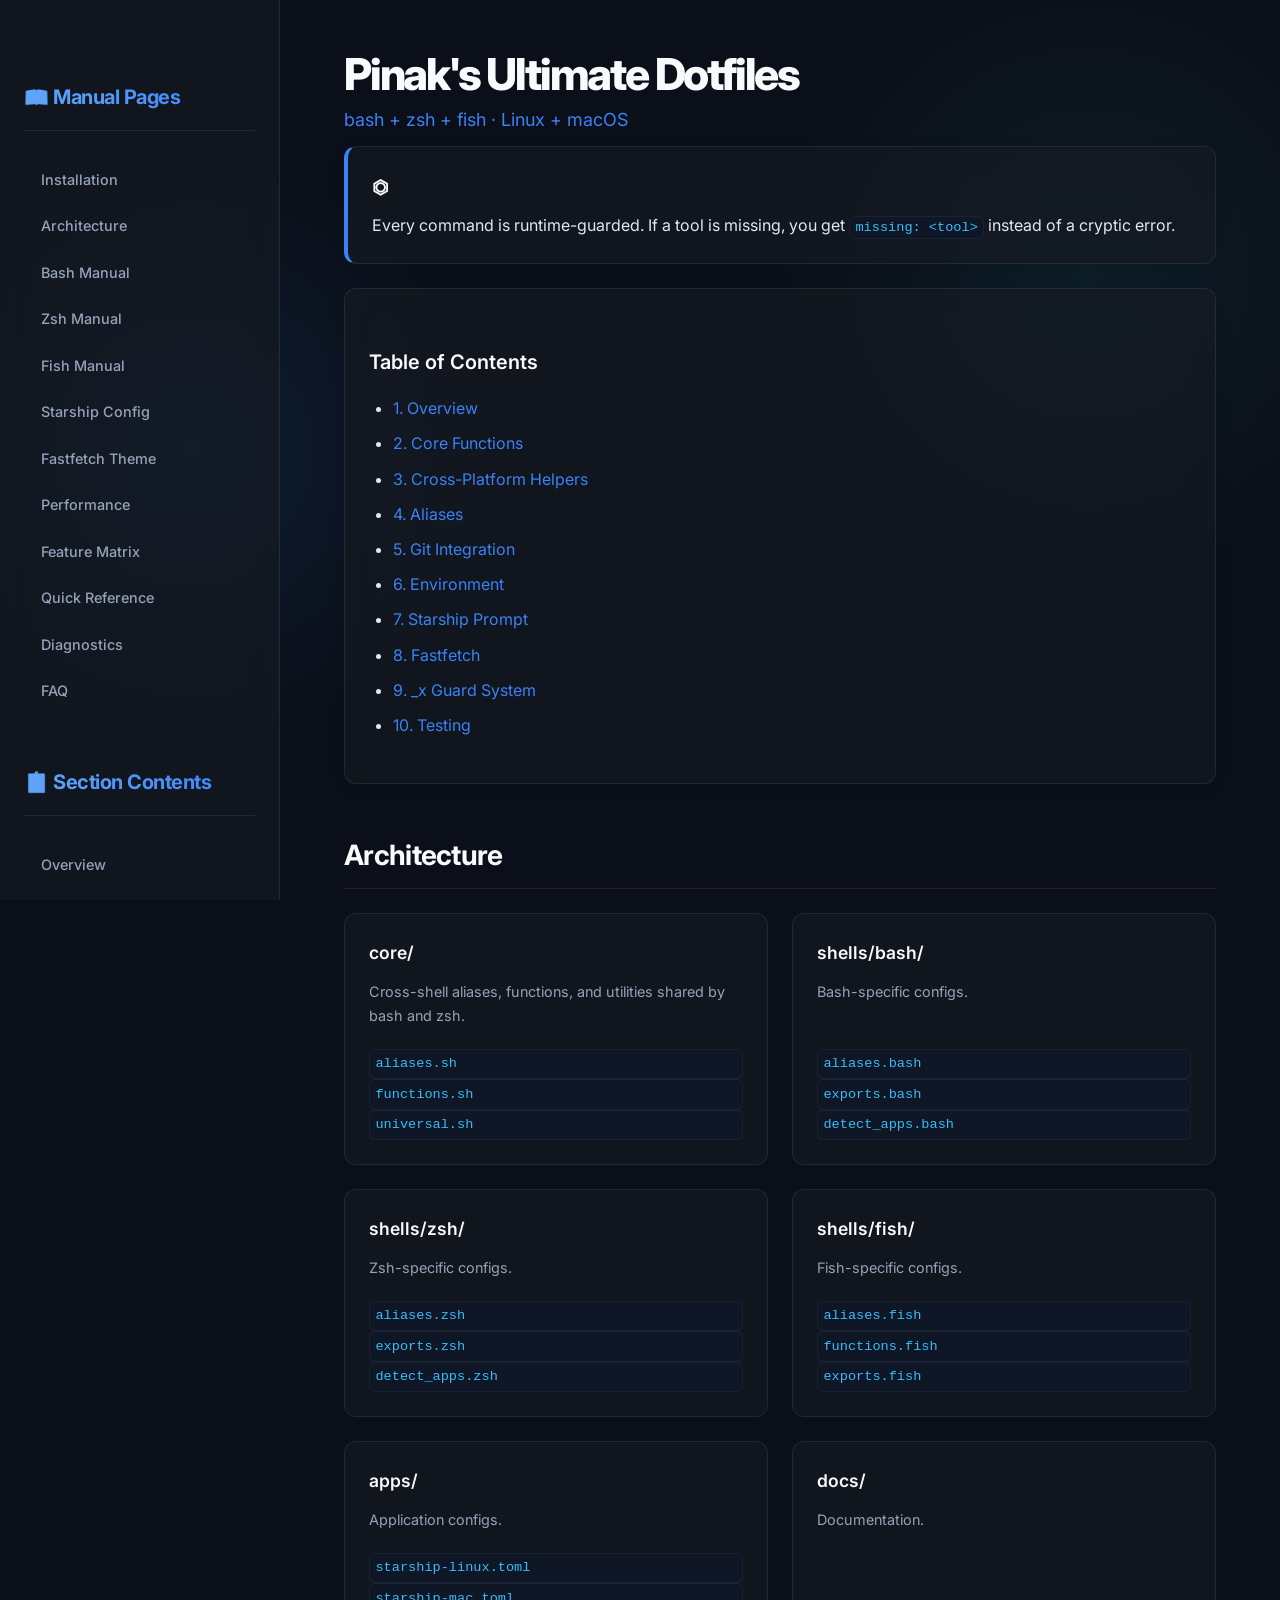
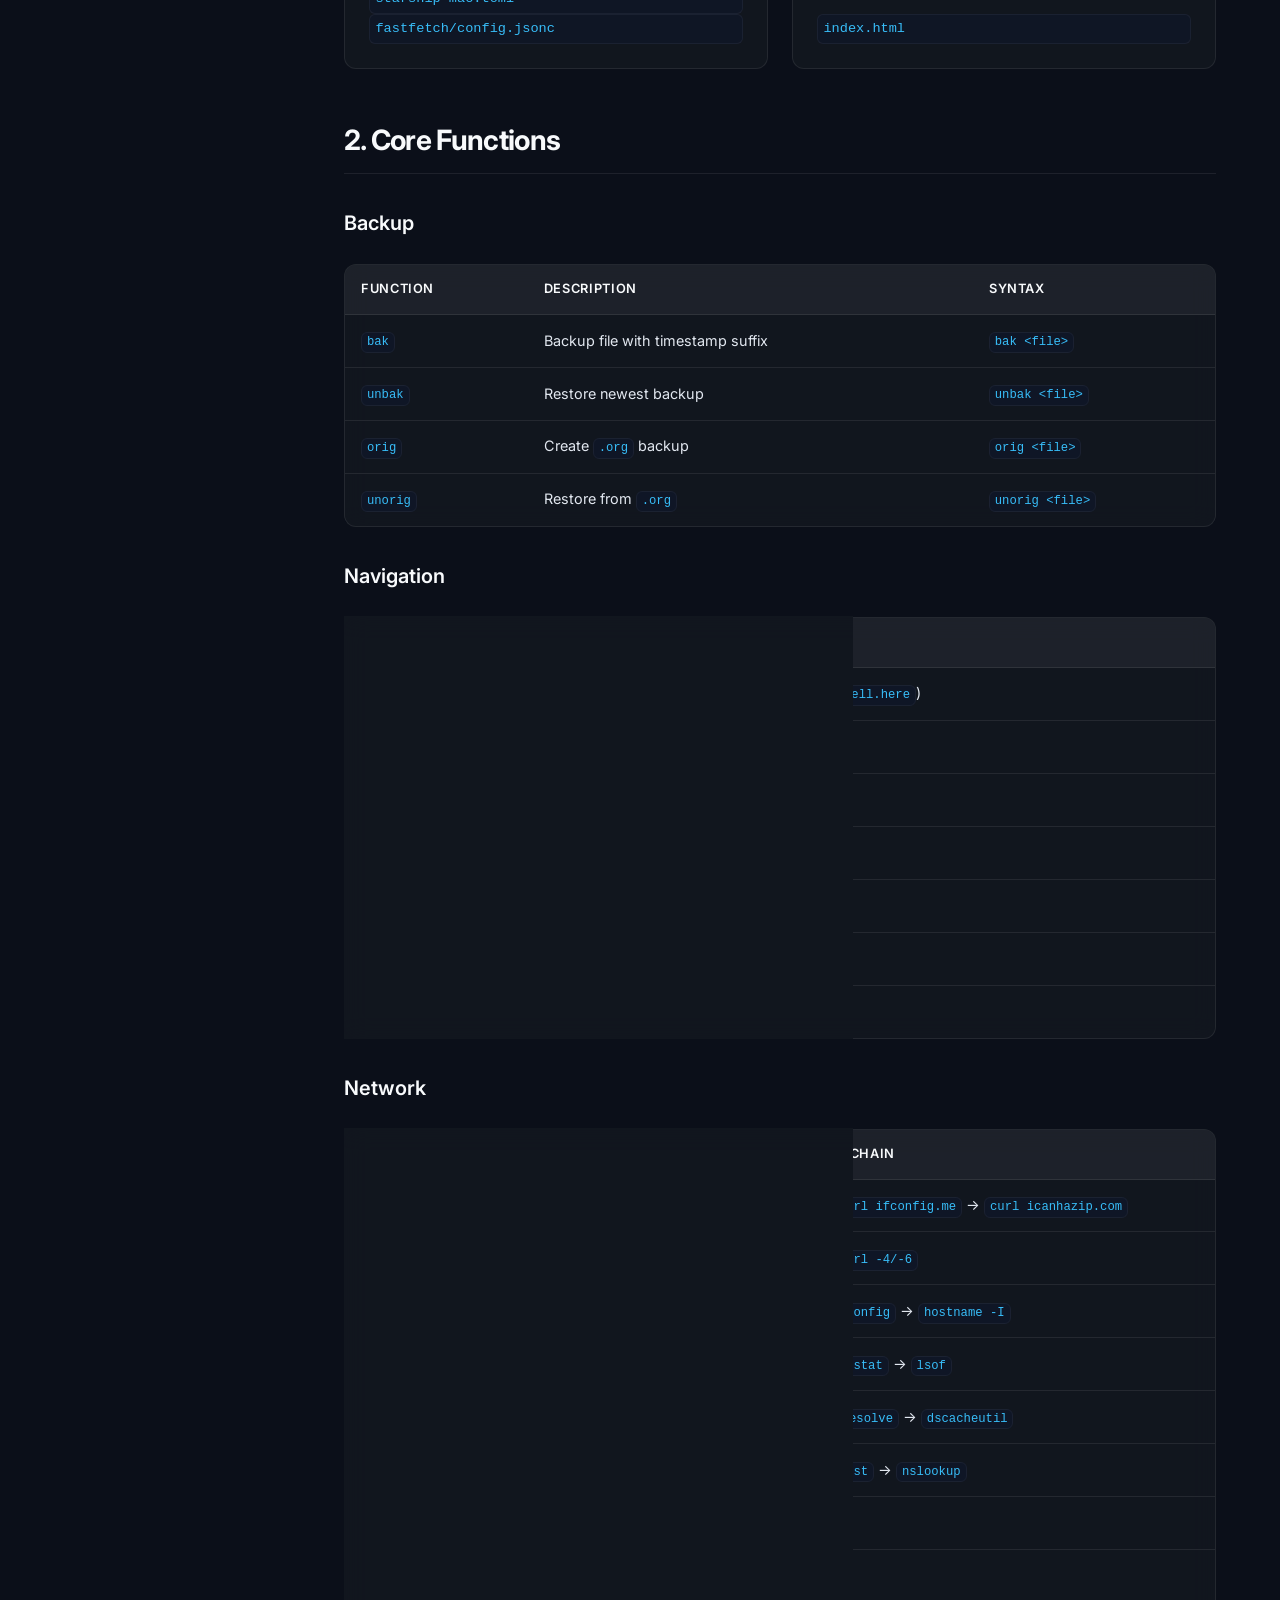
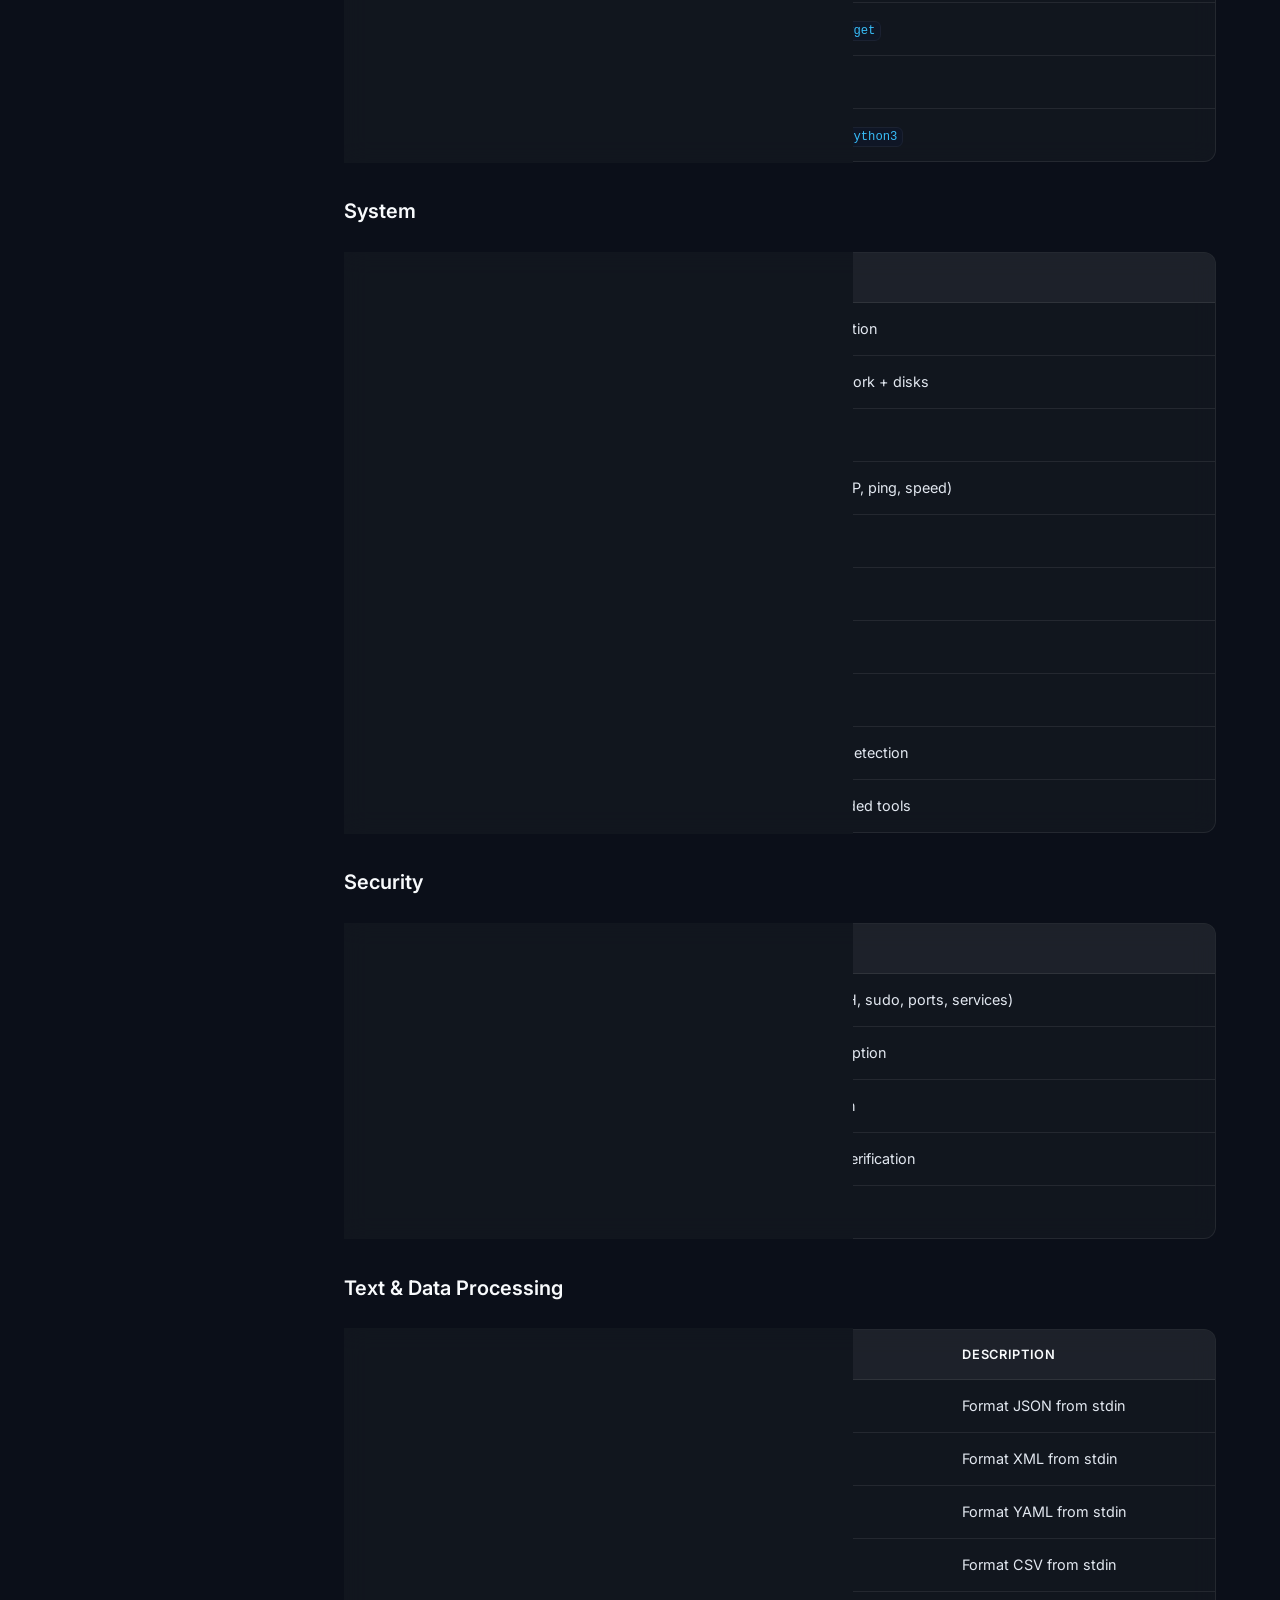
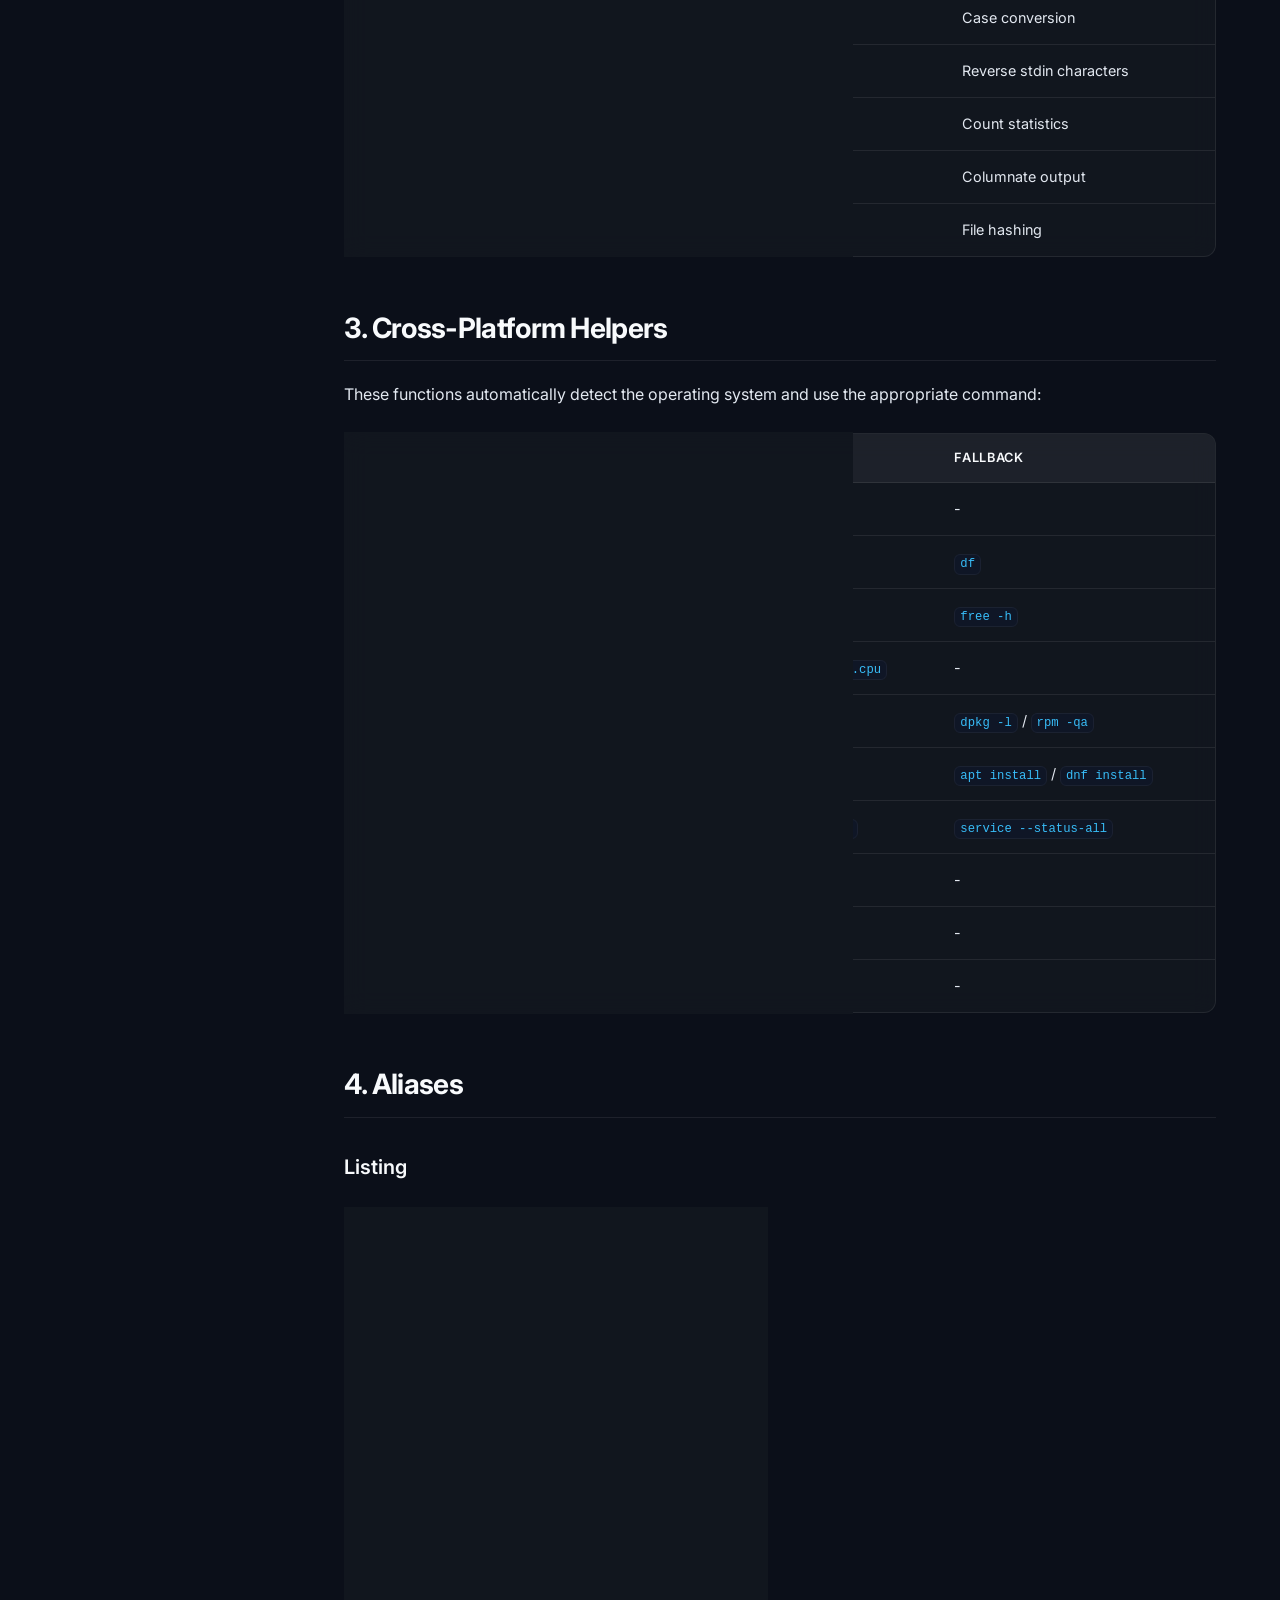
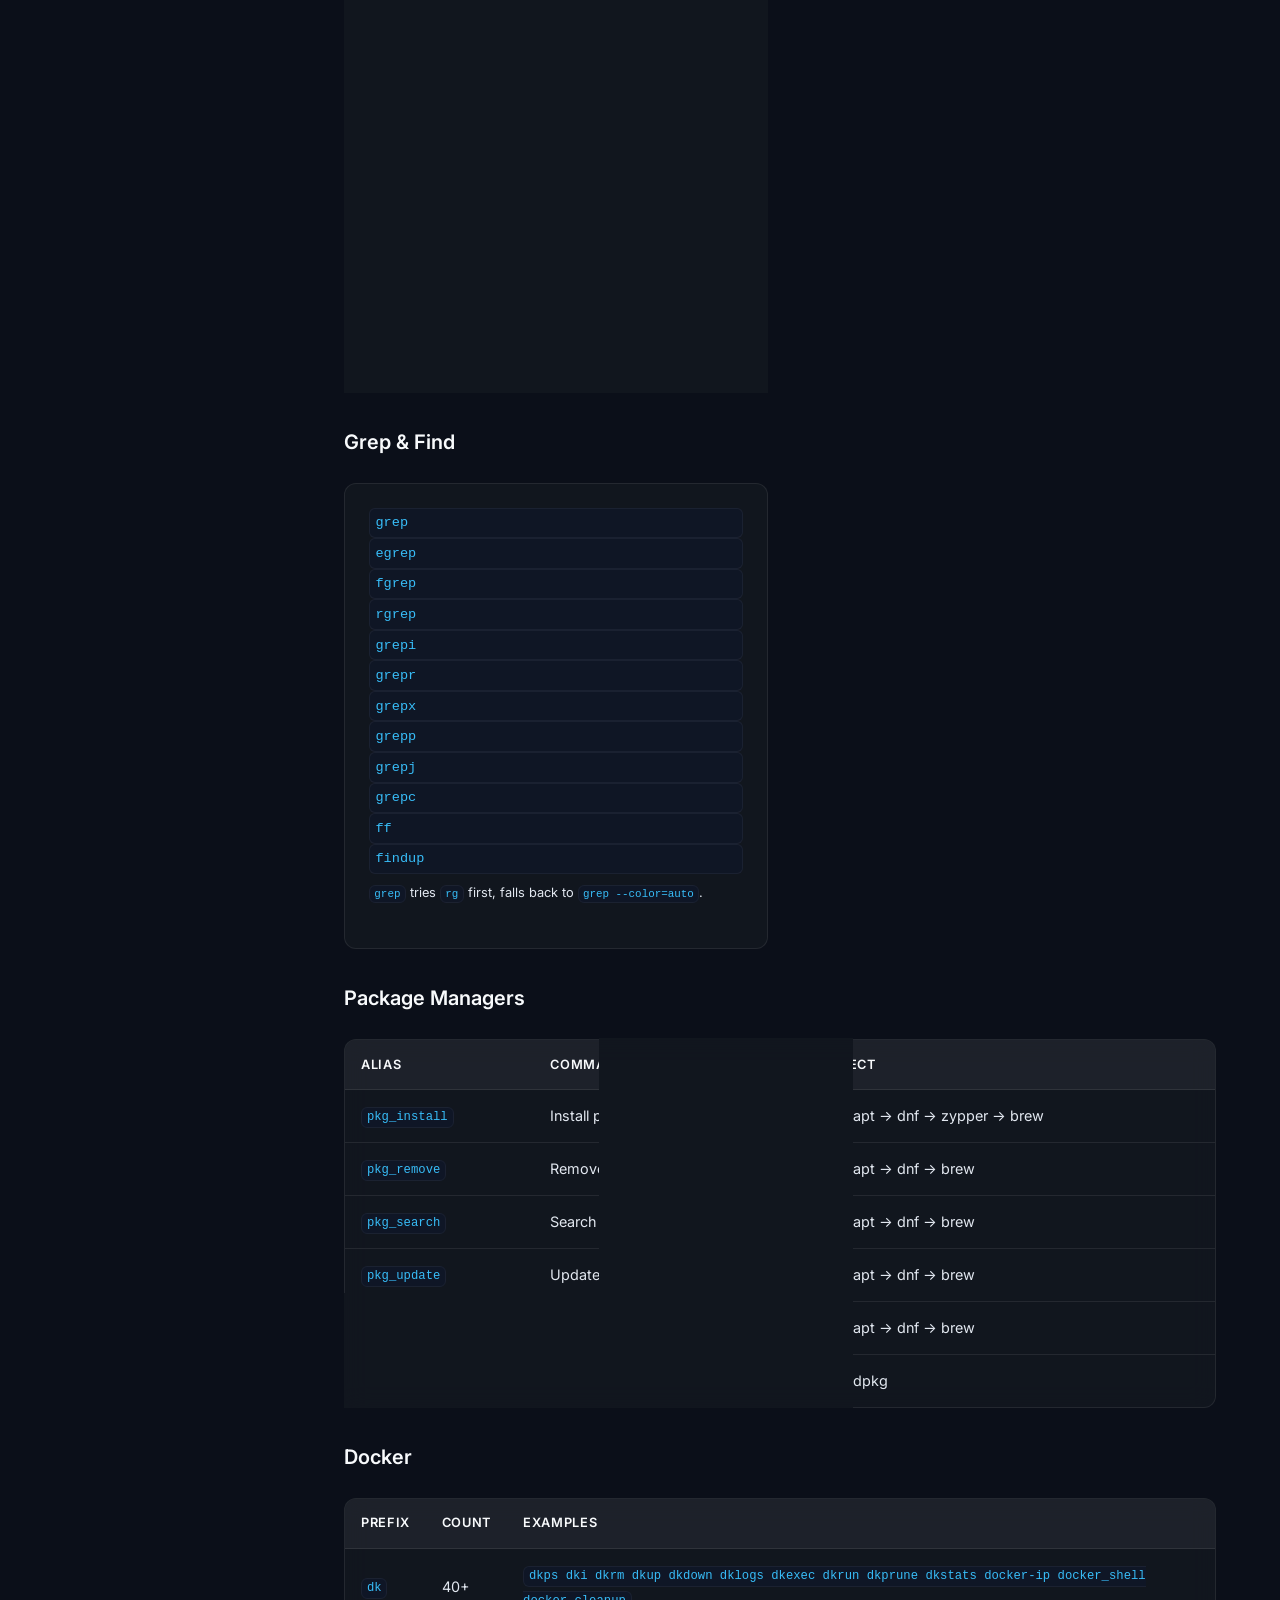
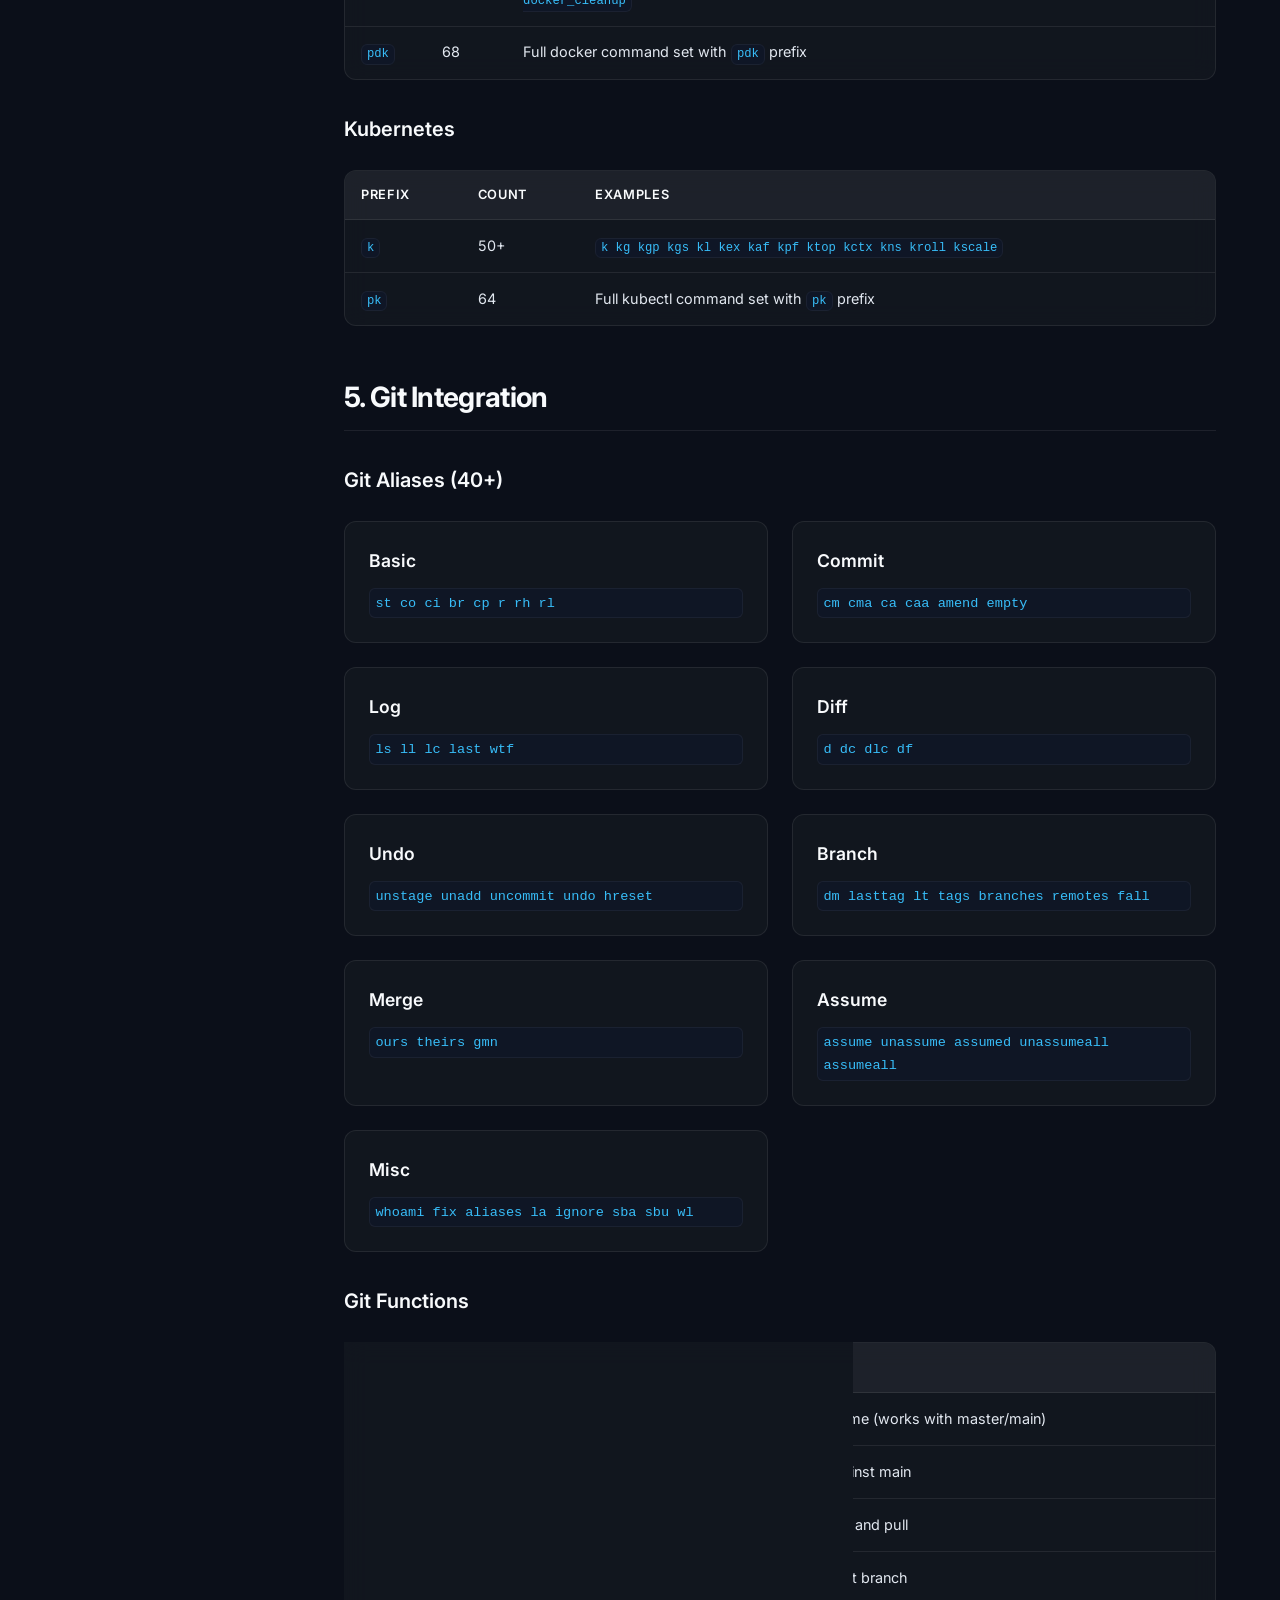
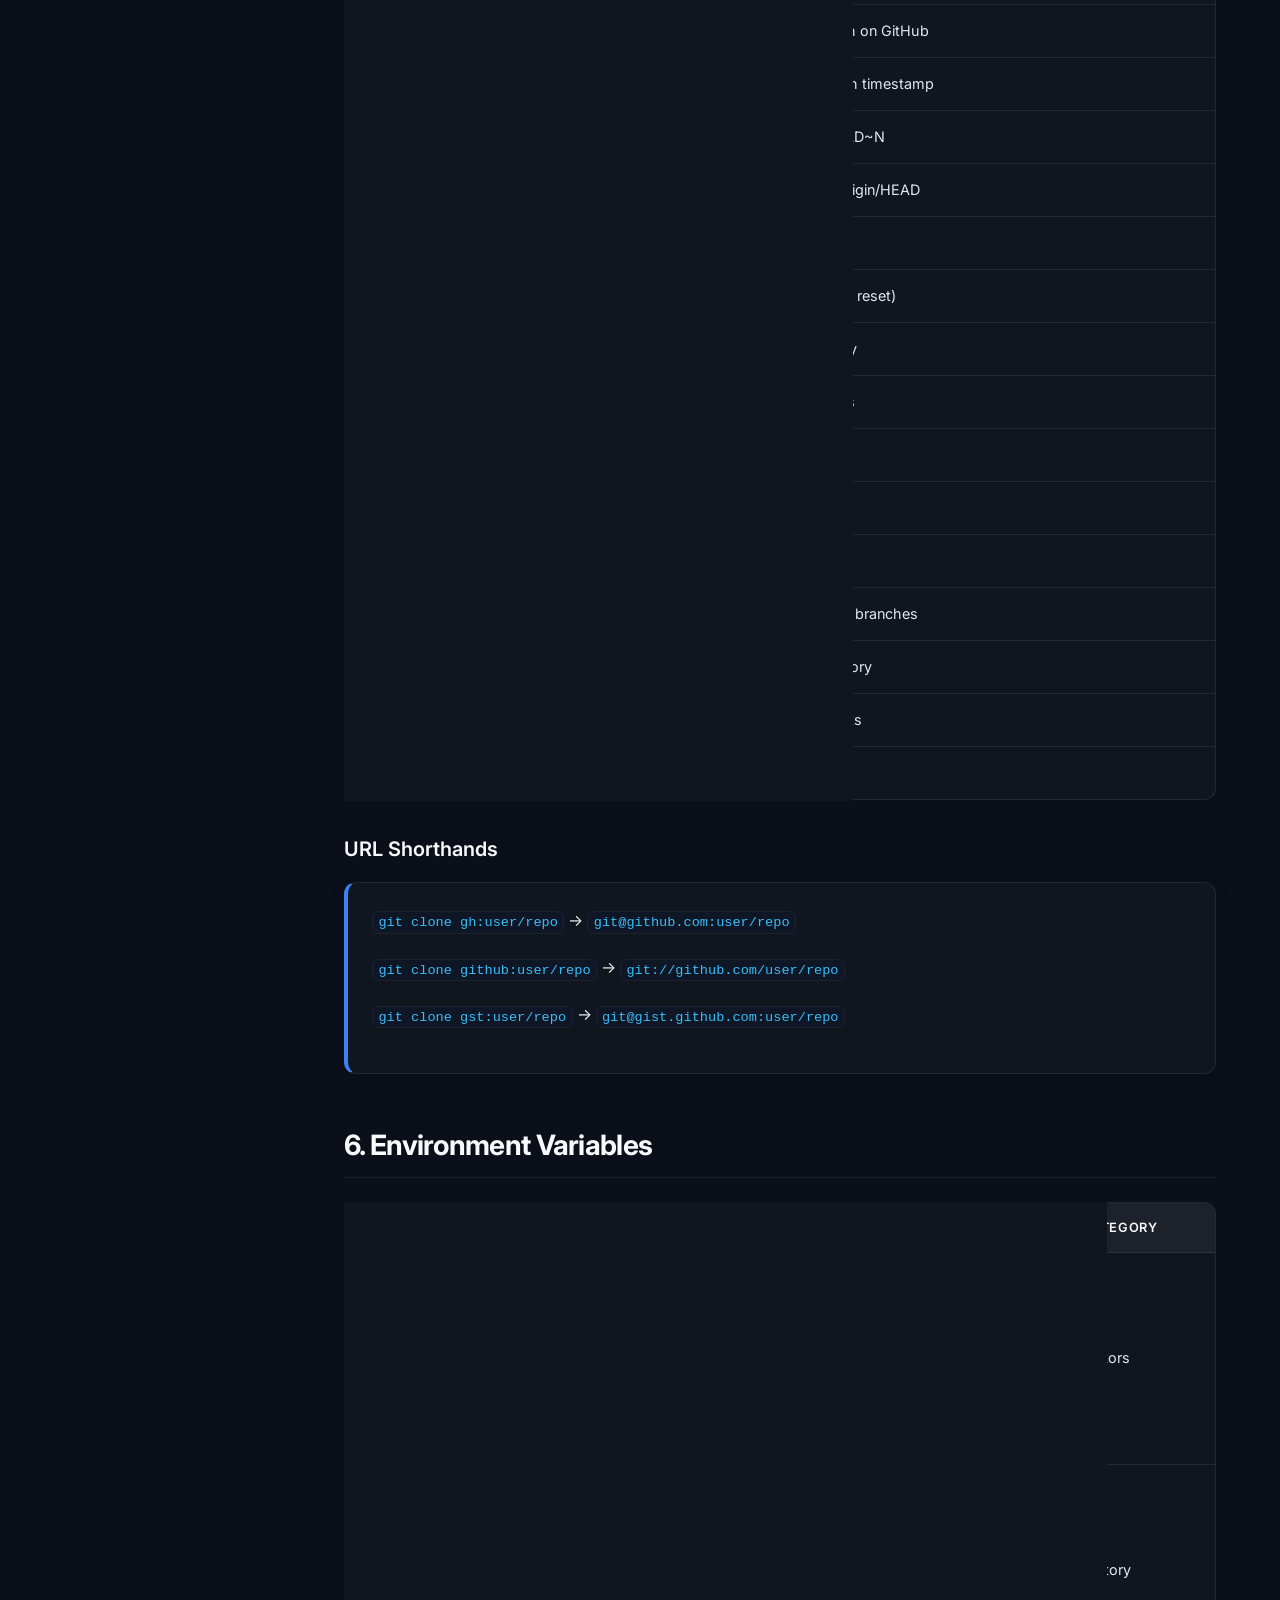
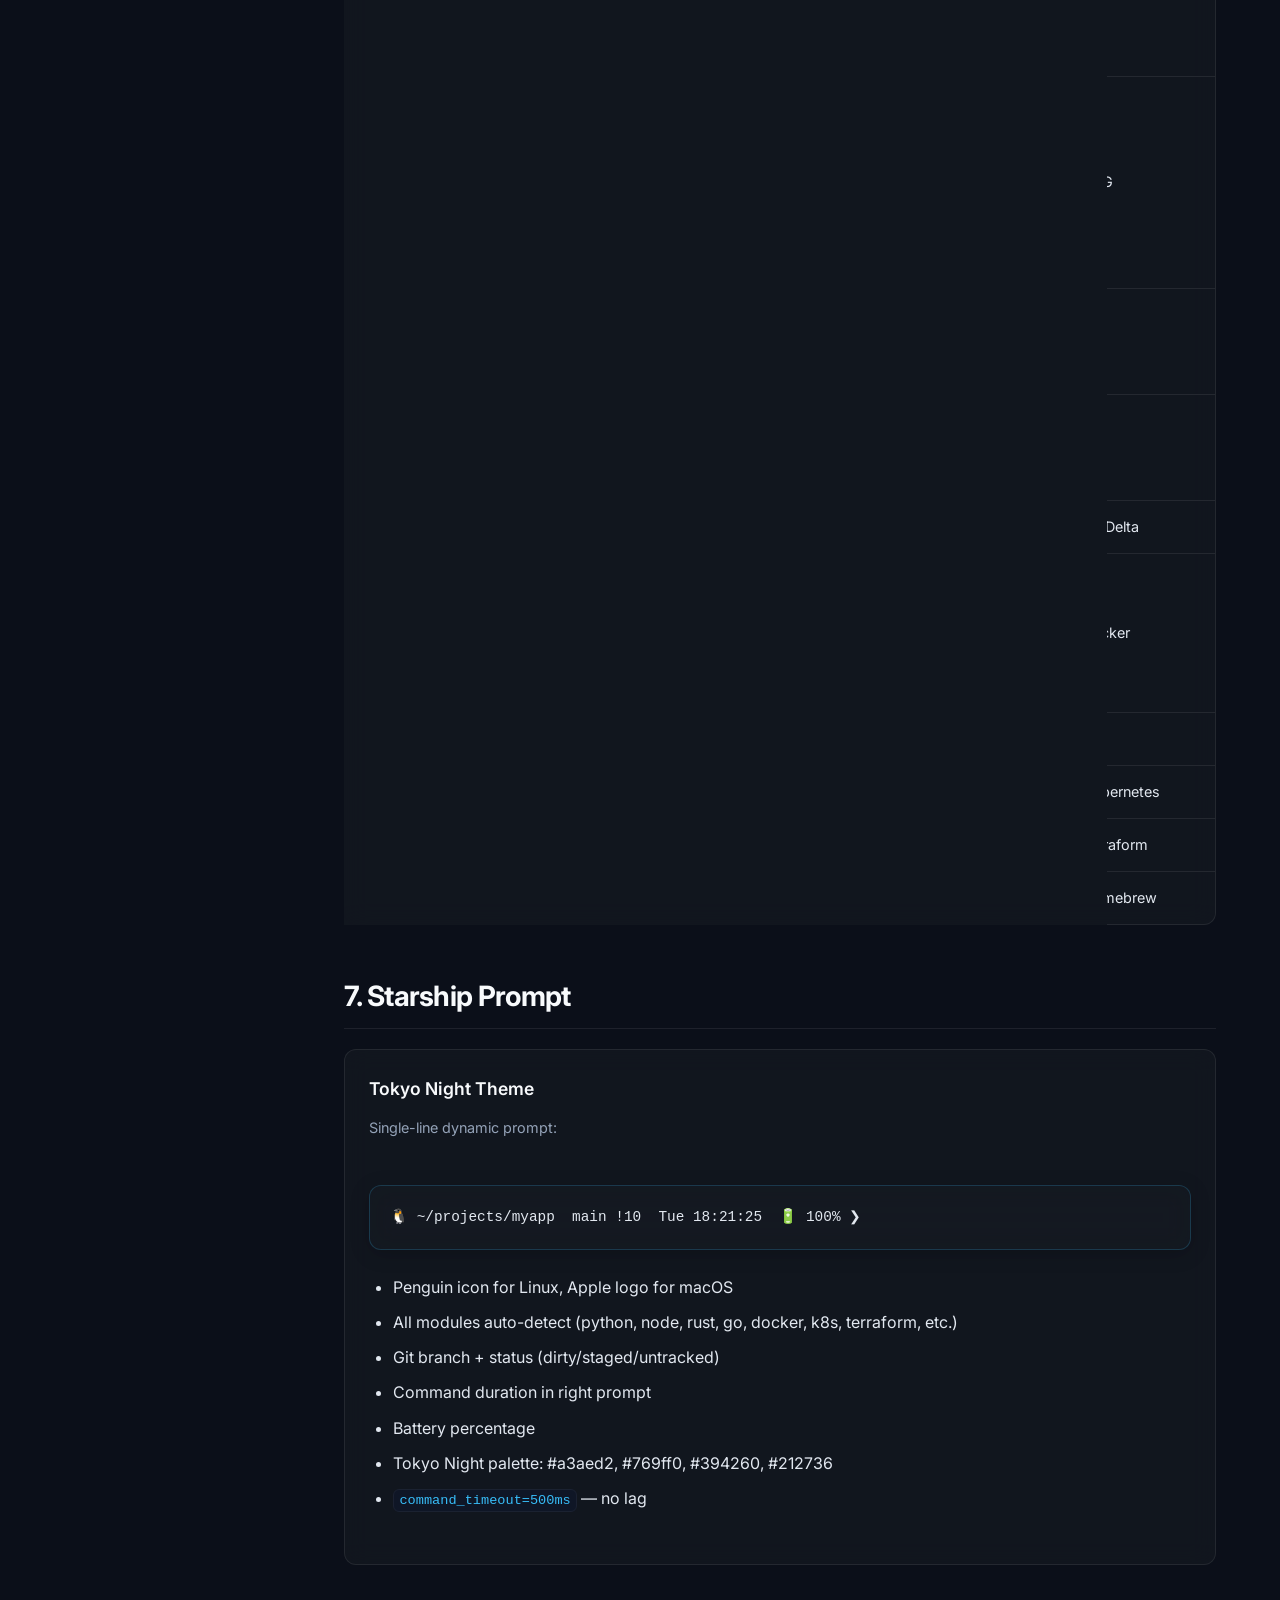
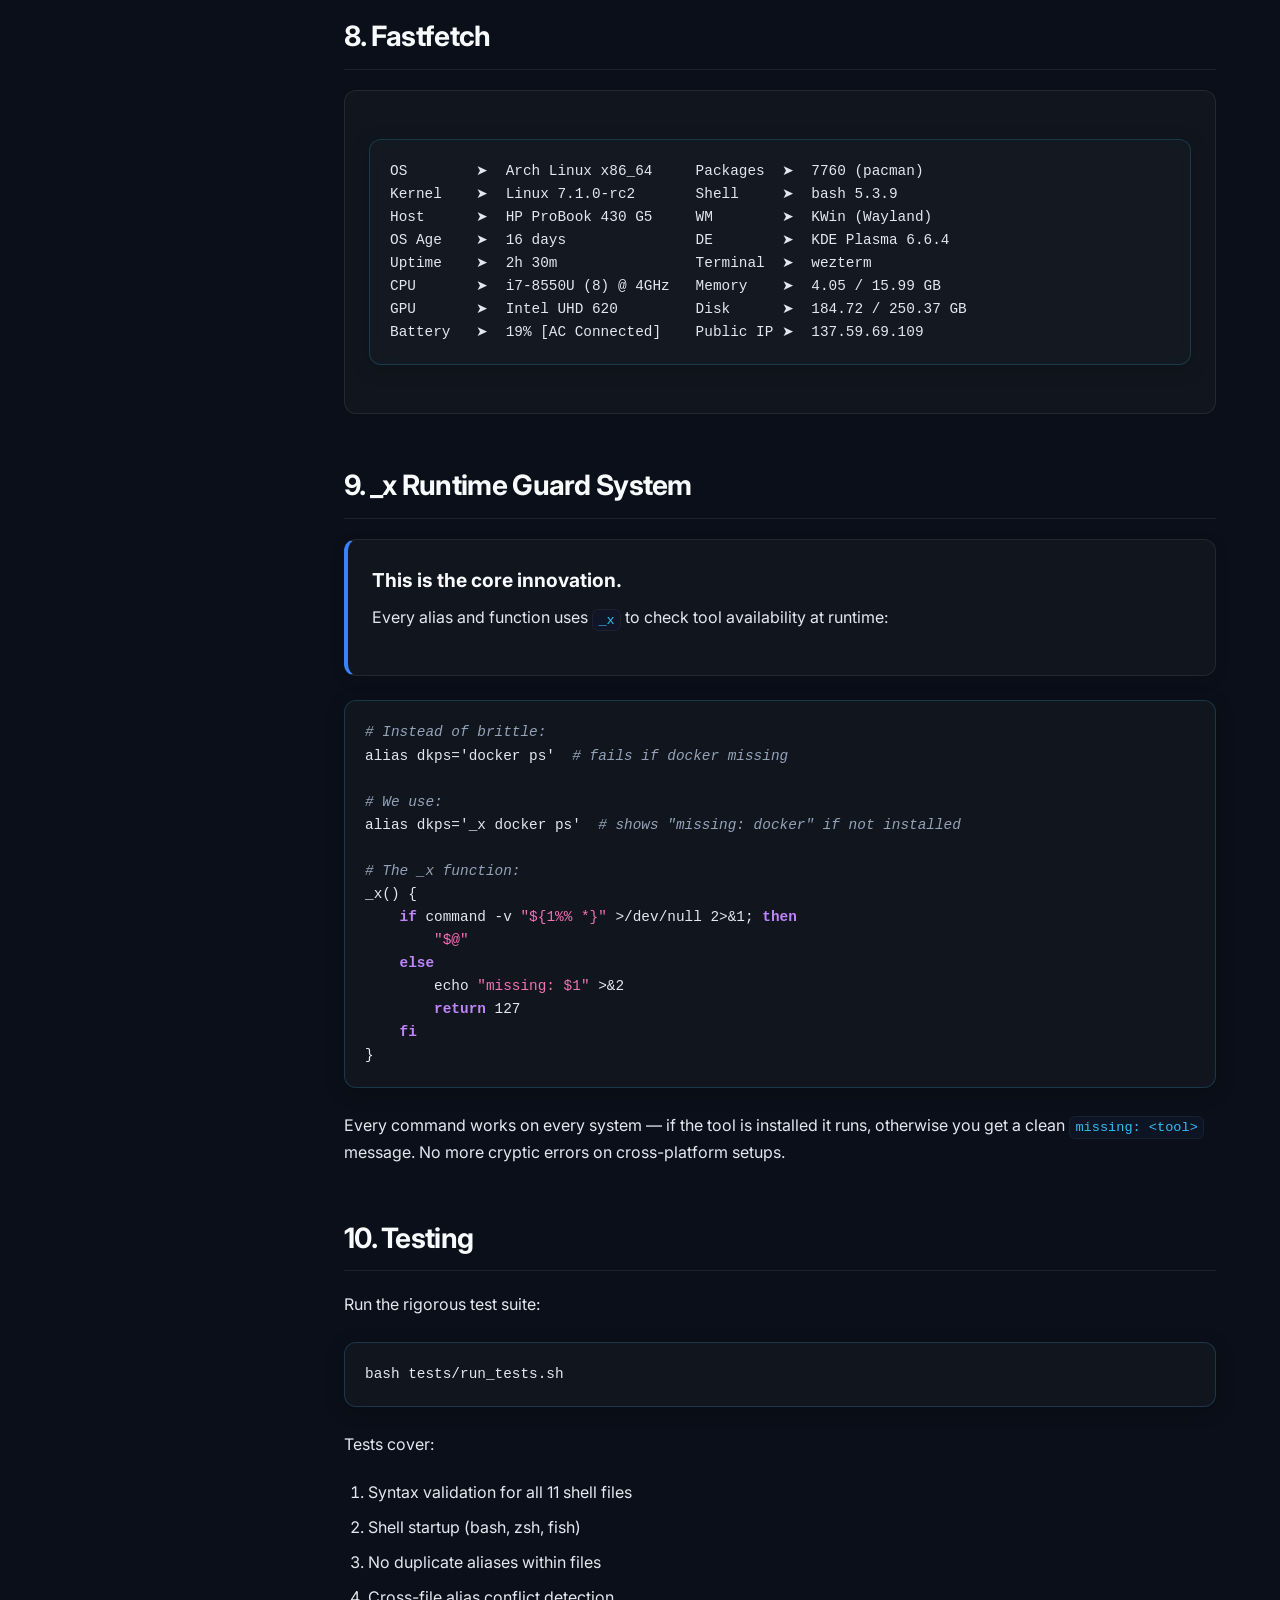
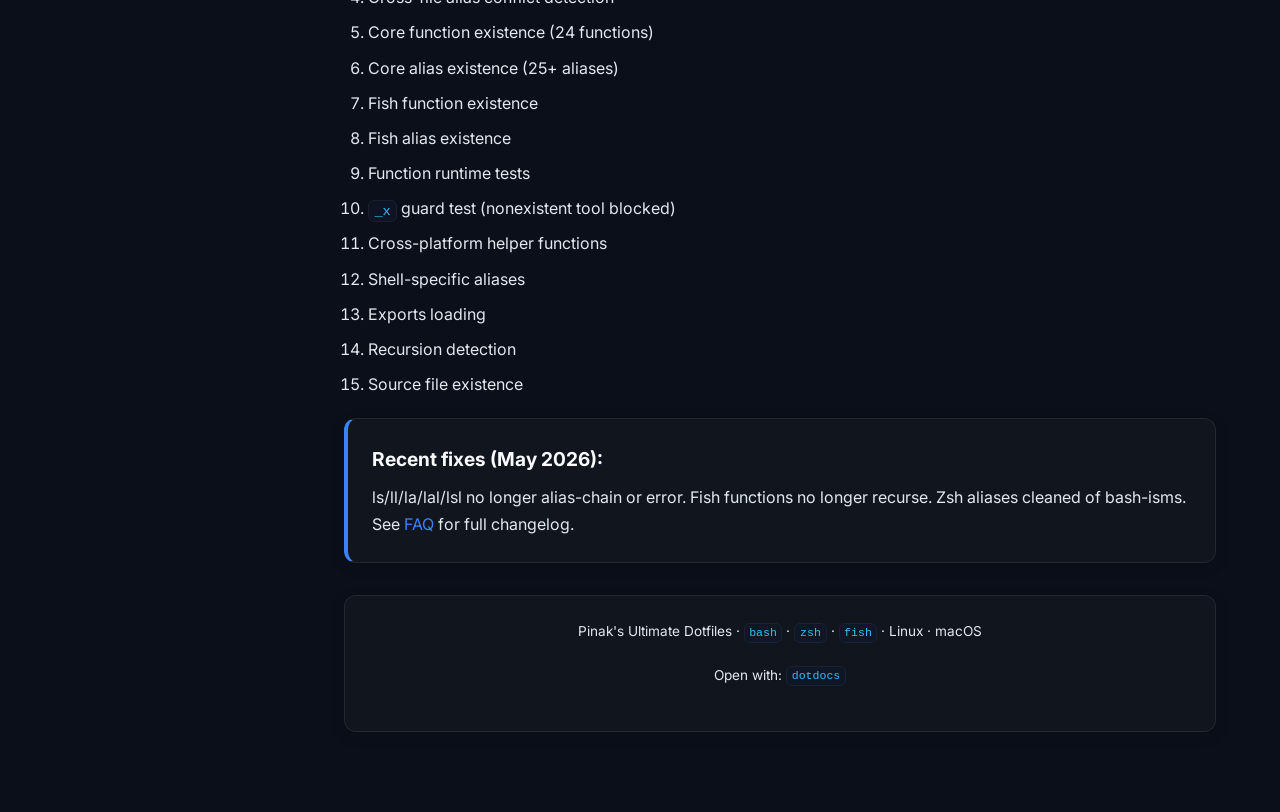
==== commit 795fc8cd: "docs: add manual page links to index.html sidebar" ====
--- a/docs/index.html
+++ b/docs/index.html
@@ -13,7 +13,21 @@
   <div id="sidebar-overlay" onclick="closeSidebar()"></div>
 
   <nav id="sidebar">
-    <h2>📋 Contents</h2>
+    <h2>📖 Manual Pages</h2>
+    <a href="install.html">Installation</a>
+    <a href="architecture.html">Architecture</a>
+    <a href="bash.html">Bash Manual</a>
+    <a href="zsh.html">Zsh Manual</a>
+    <a href="fish.html">Fish Manual</a>
+    <a href="starship.html">Starship Config</a>
+    <a href="fastfetch.html">Fastfetch Theme</a>
+    <a href="performance.html">Performance</a>
+    <a href="features.html">Feature Matrix</a>
+    <a href="reference.html">Quick Reference</a>
+    <a href="diagnostics.html">Diagnostics</a>
+    <a href="faq.html">FAQ</a>
+
+    <h2>📋 Section Contents</h2>
     <a href="#overview">Overview</a>
     <a href="#architecture" class="h3">Architecture</a>
     <a href="#quick-start" class="h3">Quick Start</a>
@@ -39,7 +53,6 @@
     <a href="#fastfetch">Fastfetch</a>
     <a href="#x-guard">_x Guard System</a>
     <a href="#testing">Testing</a>
-    <a href="#sources">Sources</a>
   </nav>
 
   <div id="content">
@@ -64,7 +77,6 @@
         <li><a href="#fastfetch">8. Fastfetch</a></li>
         <li><a href="#x-guard">9. _x Guard System</a></li>
         <li><a href="#testing">10. Testing</a></li>
-        <li><a href="#sources">11. Sources</a></li>
       </ul>
     </div>
 
@@ -852,50 +864,6 @@
       <li>Source file existence</li>
     </ol>
 
-    <h2 id="sources">11. Sources</h2>
-    <p>Features pillaged from the best dotfiles across GitHub:</p>
-    <div class="grid">
-      <div class="card">
-        <h4>Hari Sekhon / DevOps-Bash-tools</h4>
-        <p><code>bak unbak orig unorig topcommands puniq findup cdup pg clip stamp</code></p>
-      </div>
-      <div class="card">
-        <h4>Nicola Paolucci / cfg</h4>
-        <p>Git aliases: <code>assume unassume ours theirs undo empty lasttag</code></p>
-      </div>
-      <div class="card">
-        <h4>dotfiles 9 / Falkor</h4>
-        <p>Git aliases: <code>br bv b tarball scontrib lcontrib</code></p>
-      </div>
-      <div class="card">
-        <h4>dotfiles 29 / AkinSho</h4>
-        <p>Git config: delta, autoStash, URL shorthands</p>
-      </div>
-      <div class="card">
-        <h4>dotfiles 32</h4>
-        <p><code>path_remove path_append path_prepend here there</code></p>
-      </div>
-      <div class="card">
-        <h4>dotfiles 72</h4>
-        <p><code>extract colors wanip flush</code></p>
-      </div>
-      <div class="card">
-        <h4>dusky</h4>
-        <p><code>mkcd</code></p>
-      </div>
-      <div class="card">
-        <h4>ChrisTitusTech</h4>
-        <p><code>countfiles pwdtail distribution svi vis clickpaste yayf</code></p>
-      </div>
-      <div class="card">
-        <h4>bahamas10</h4>
-        <p><code>gmb gbd gcm gmm gho untiny over truecolor_rainbow</code></p>
-      </div>
-      <div class="card">
-        <h4>mathiasbynens</h4>
-        <p>Prompt patterns, color handling, cross-platform design</p>
-      </div>
-    </div>
 
     <div class="box note" style="margin:1rem 0">
       <strong>Recent fixes (May 2026):</strong> ls/ll/la/lal/lsl no longer alias-chain or error. Fish functions no
@@ -903,7 +871,7 @@
     </div>
 
     <div class="box" style="margin:2rem 0;text-align:center;color:var(--fg3);font-size:0.85rem">
-      <p>Pinak's Ultimate Dotfiles — 20,000+ lines · <code>bash</code> · <code>zsh</code> · <code>fish</code> · Linux ·
+      <p>Pinak's Ultimate Dotfiles · <code>bash</code> · <code>zsh</code> · <code>fish</code> · Linux ·
         macOS</p>
       <p style="margin-top:0.25rem">Open with: <code>dotdocs</code></p>
     </div>
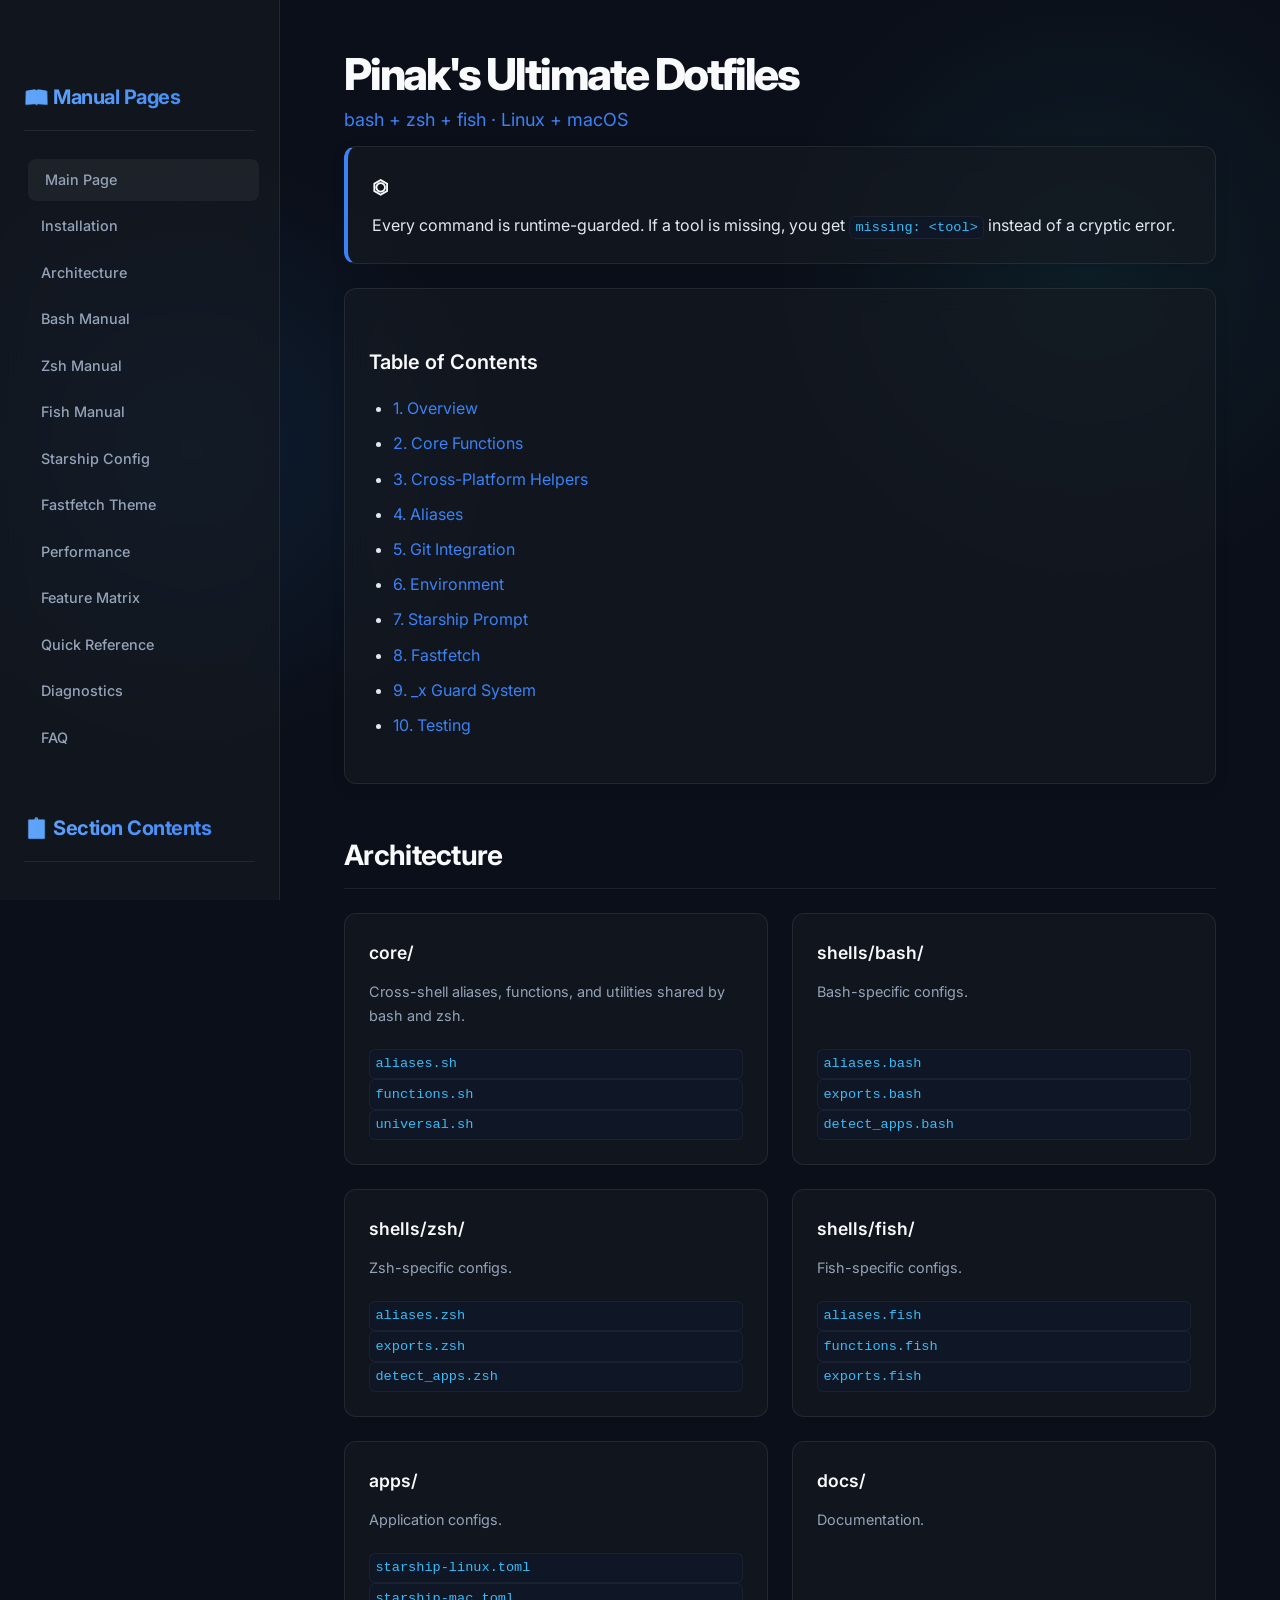
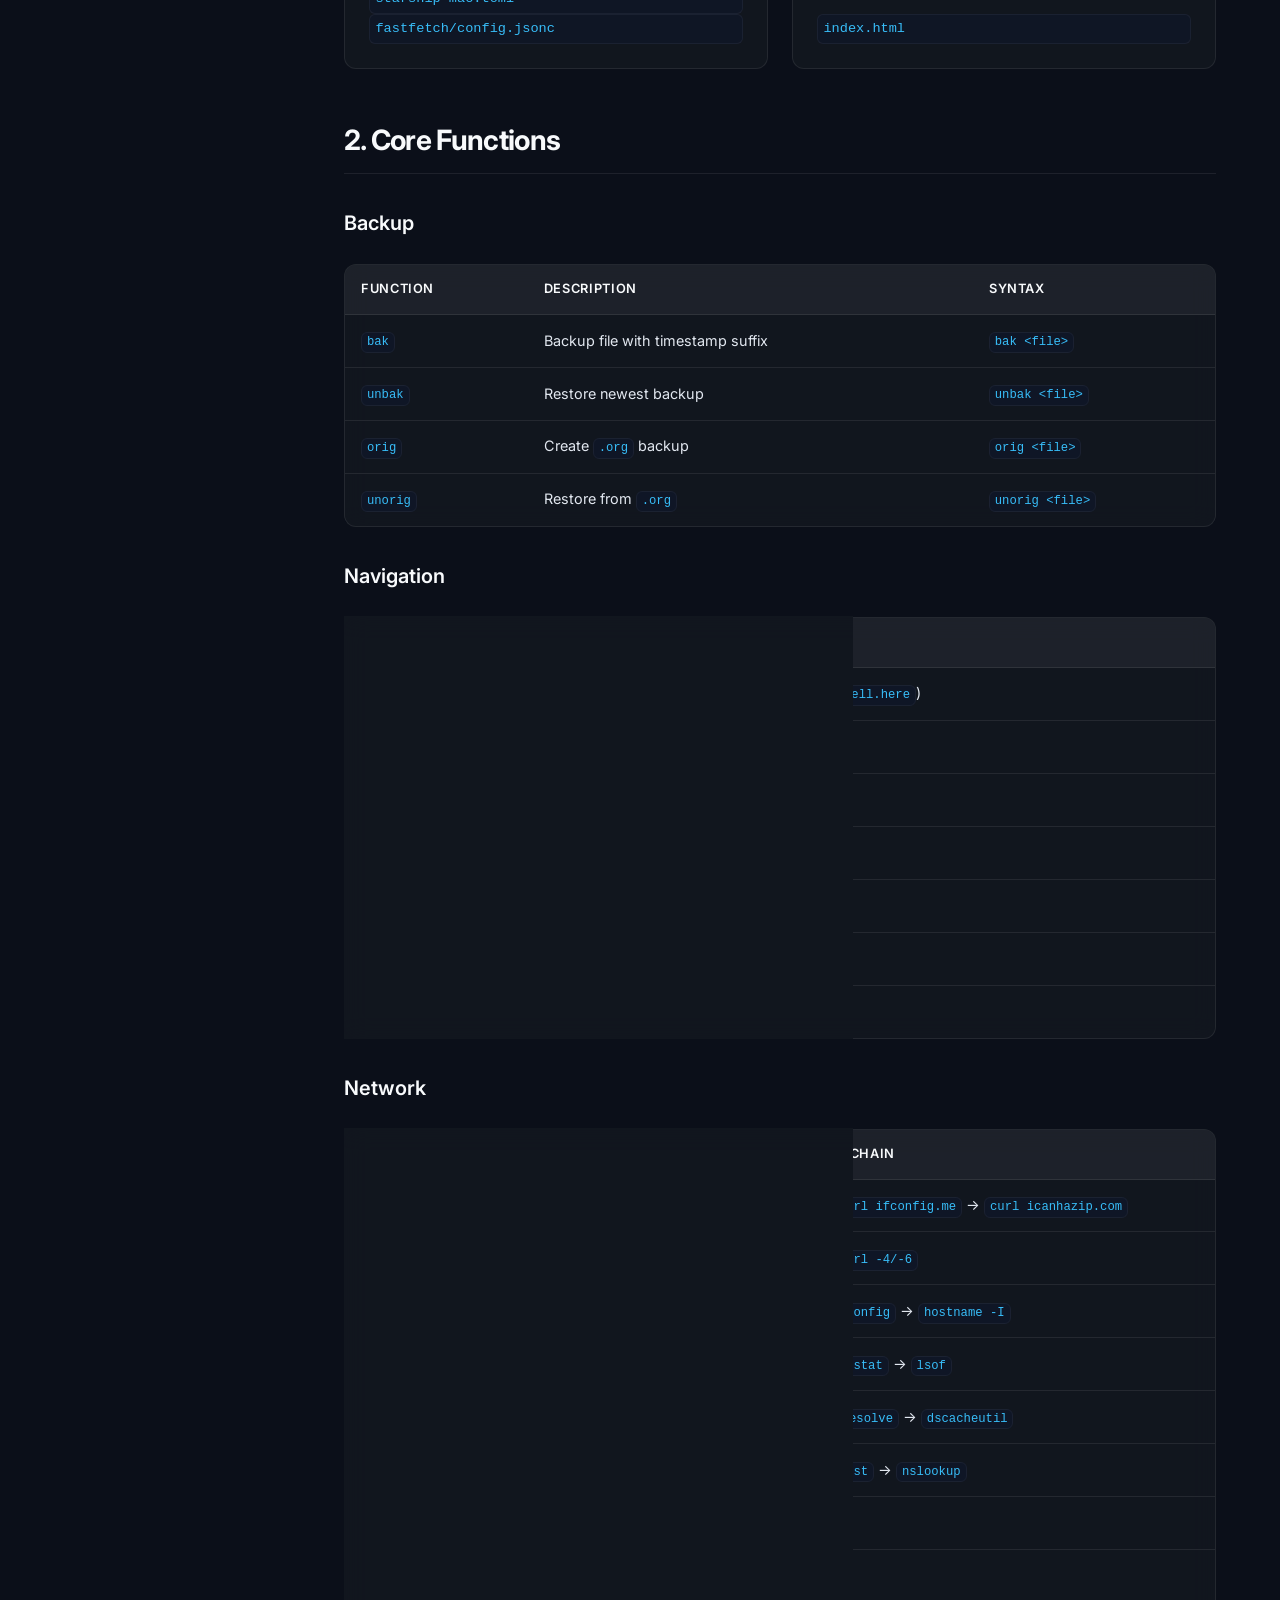
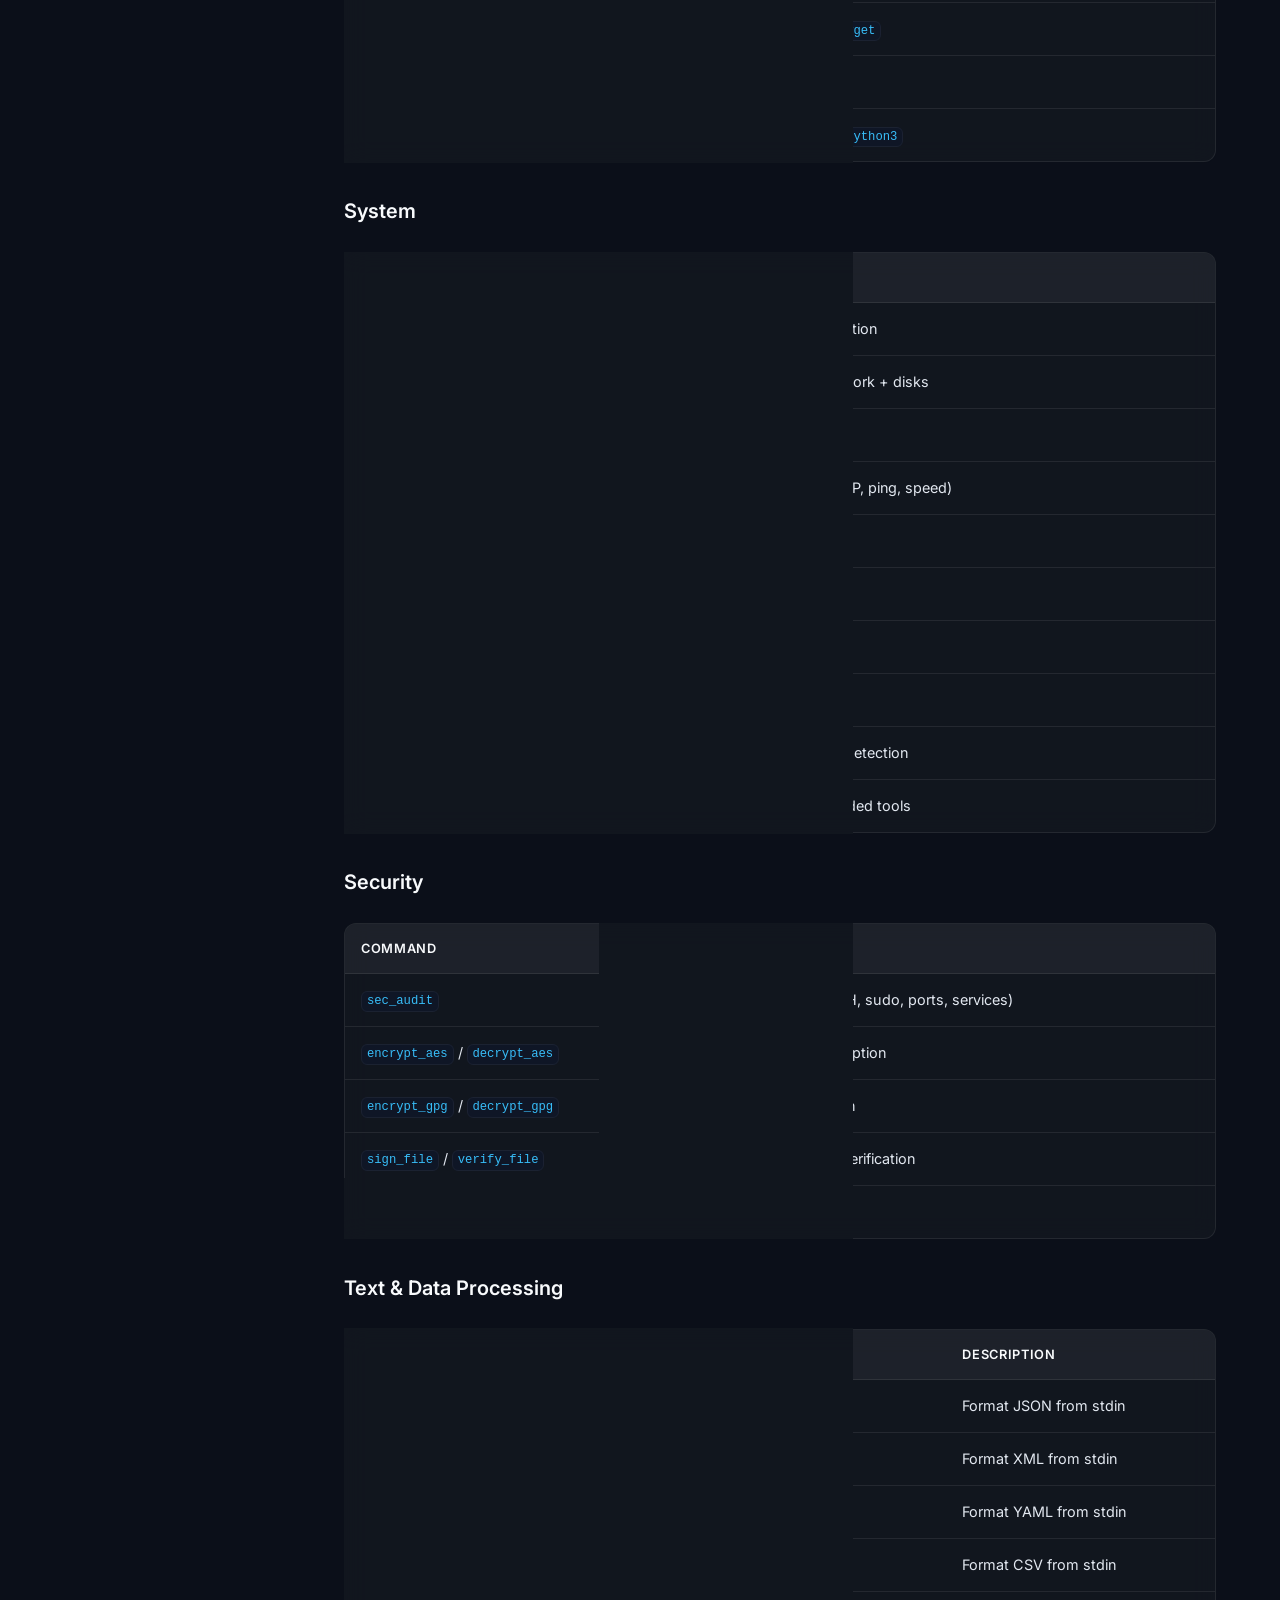
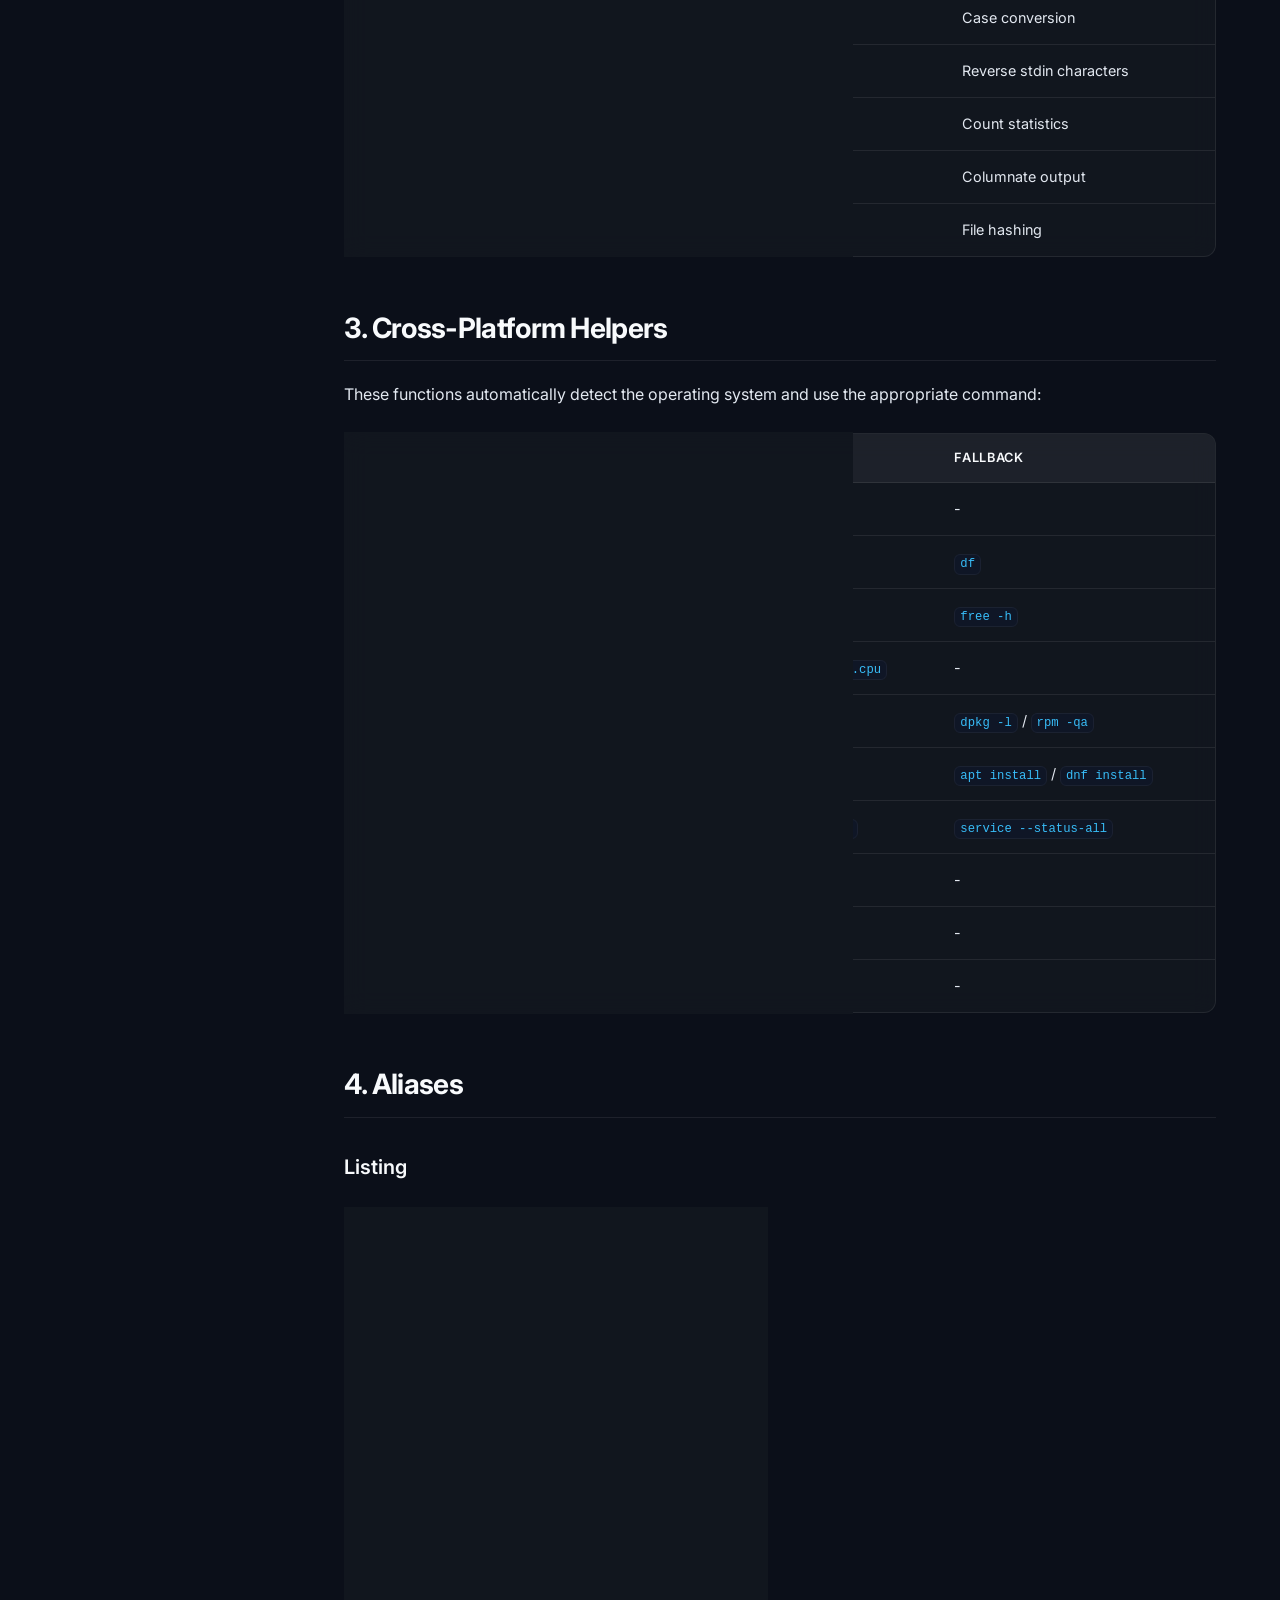
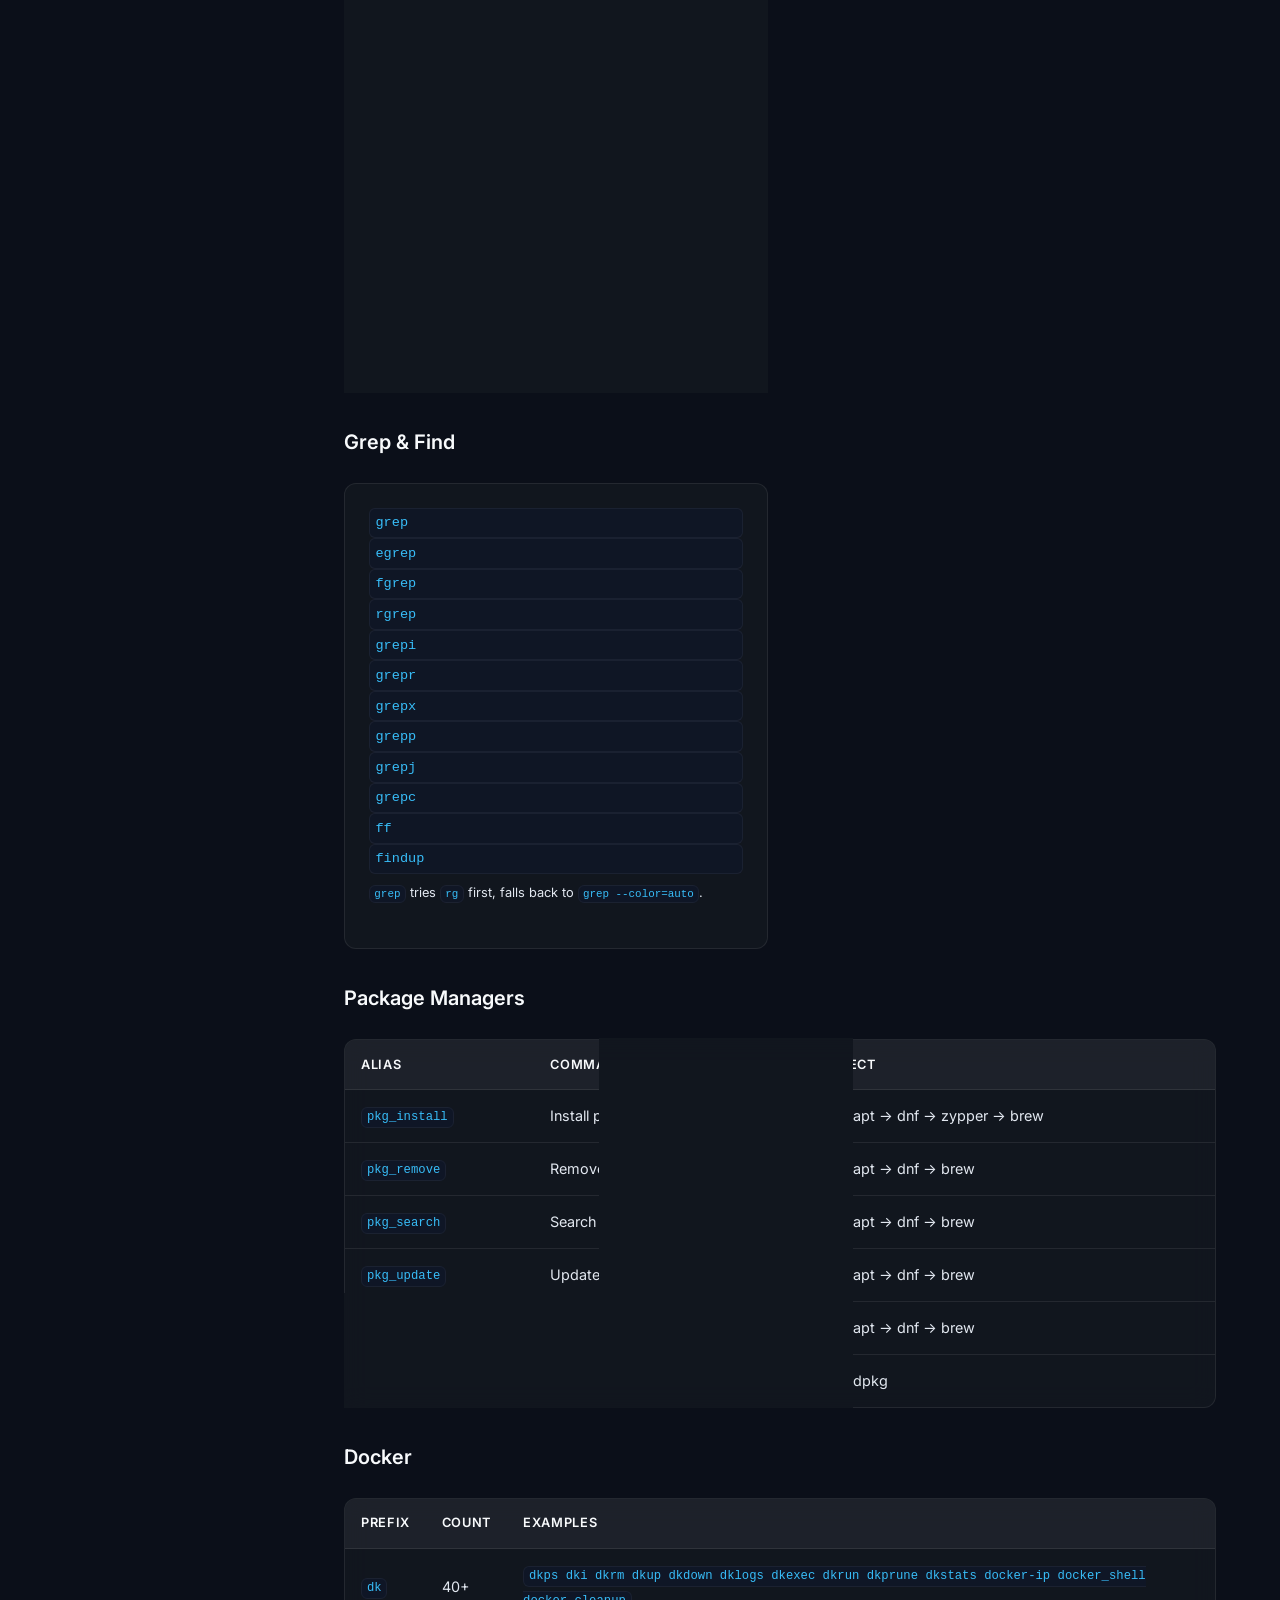
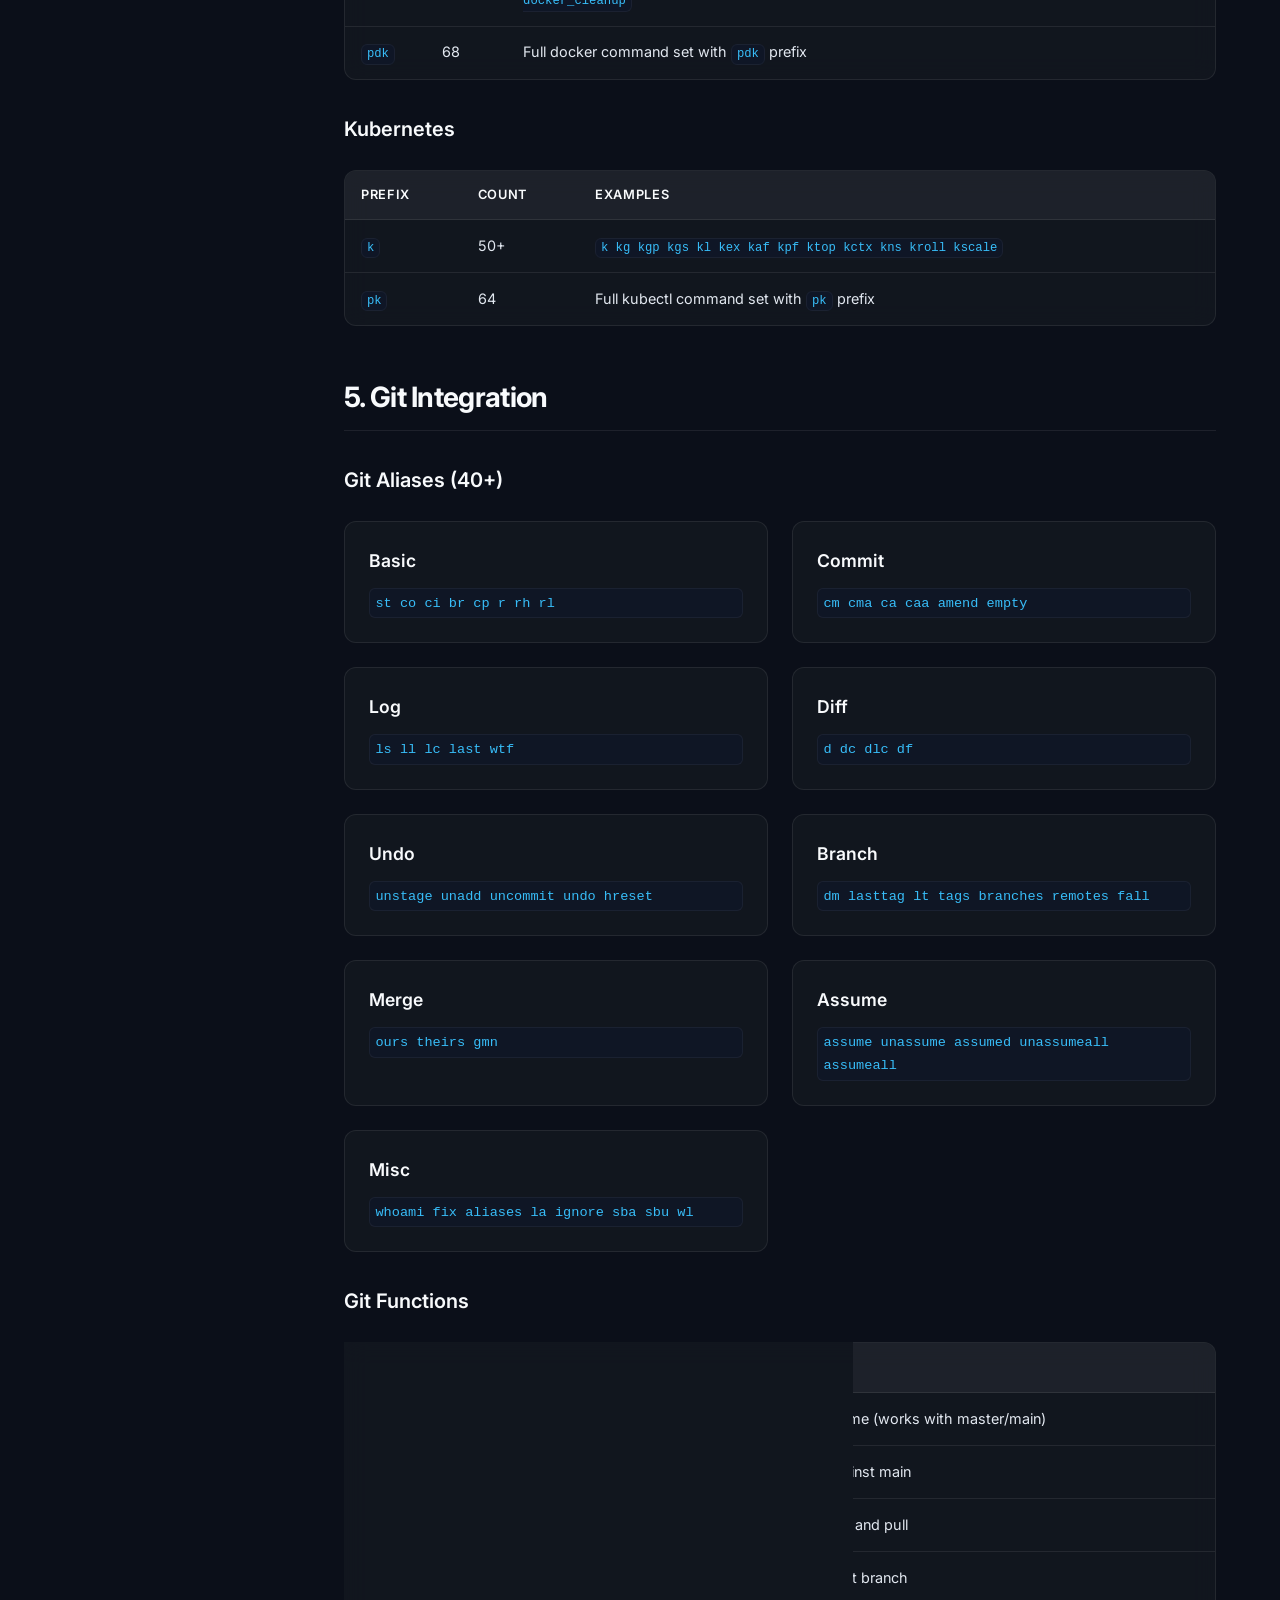
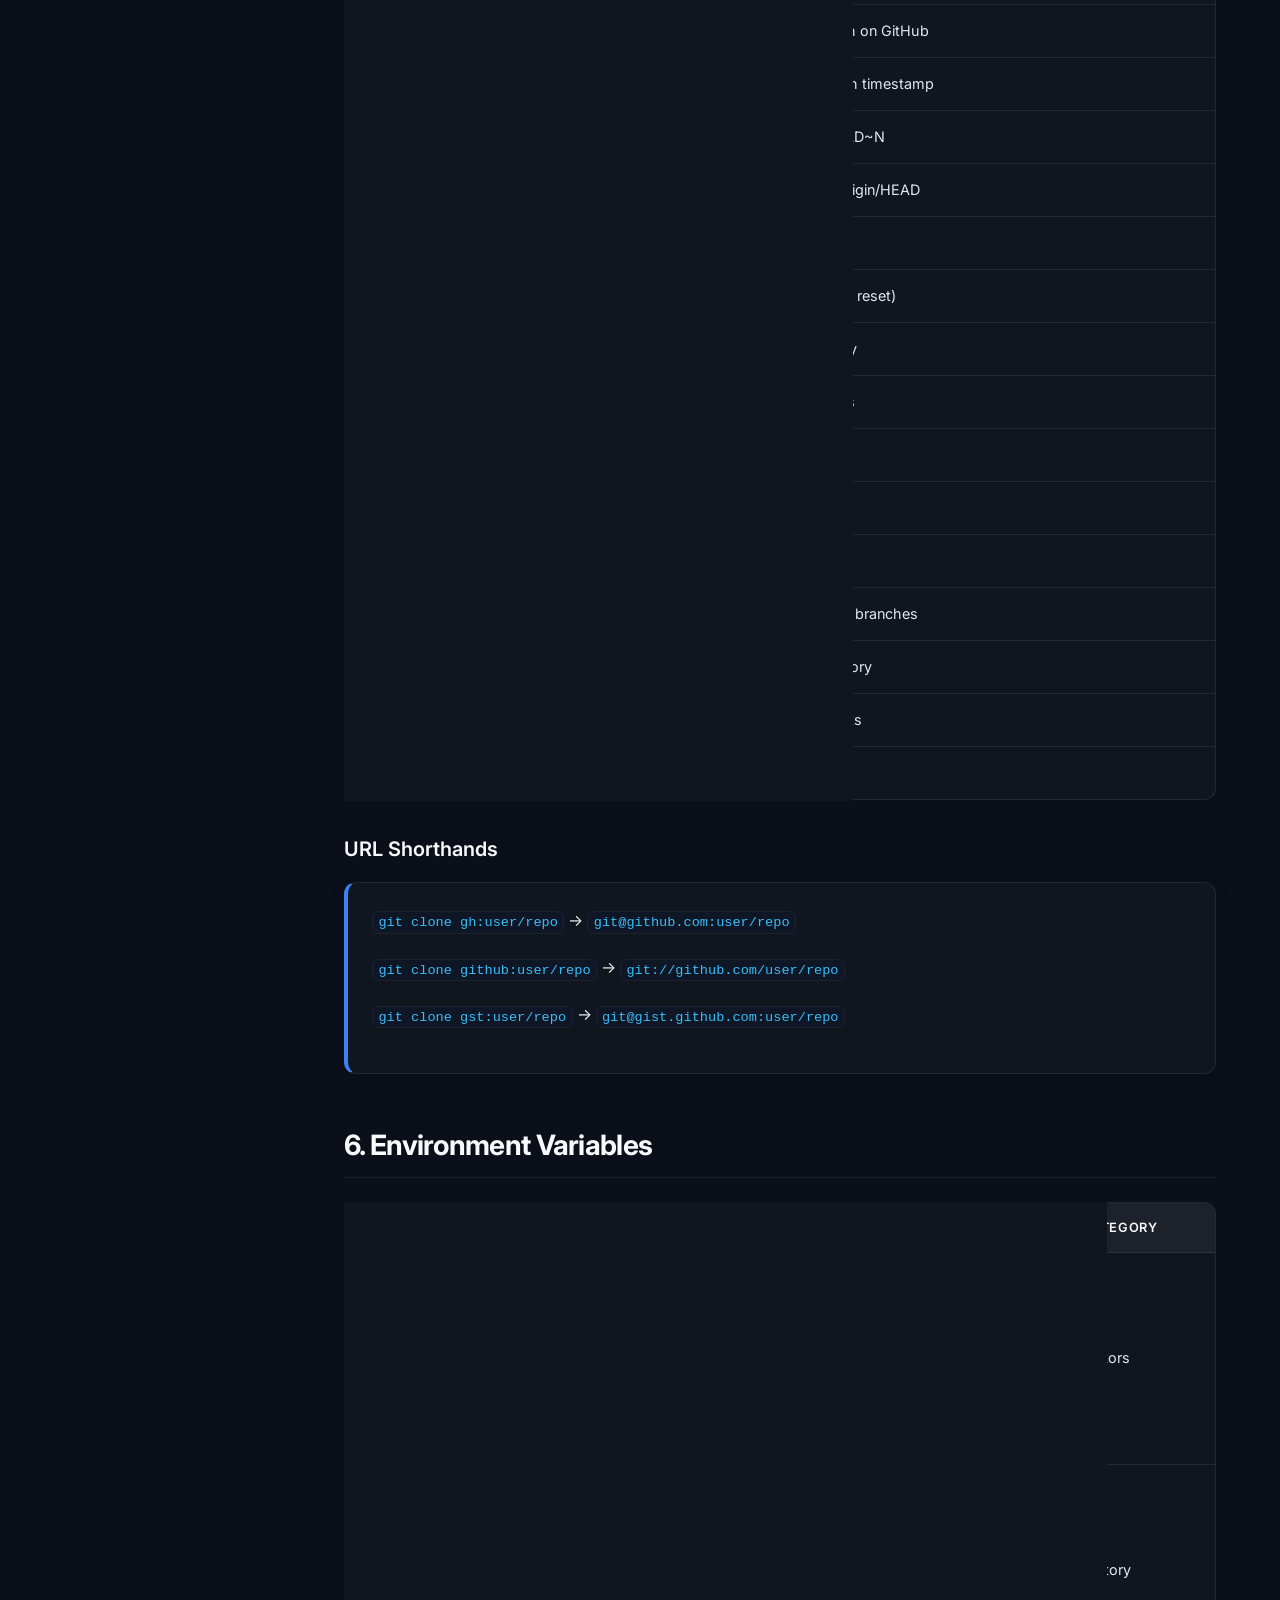
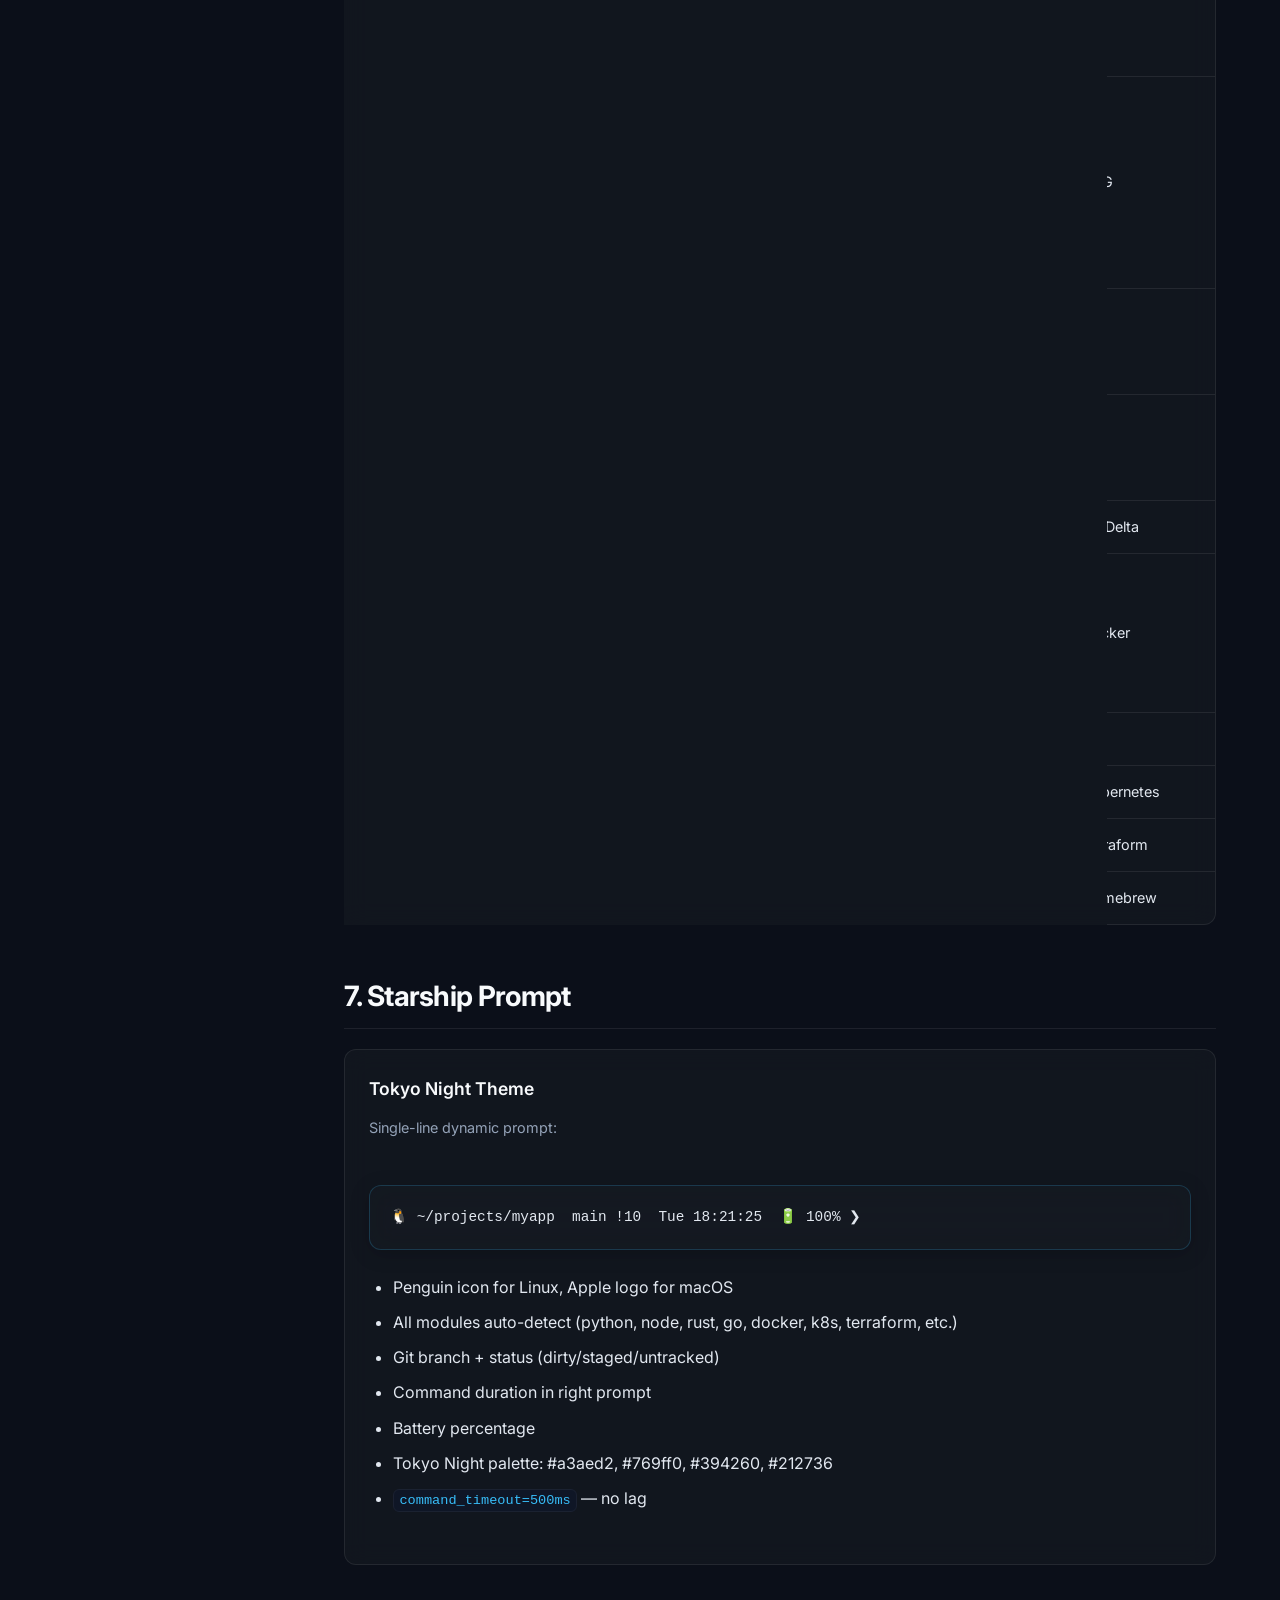
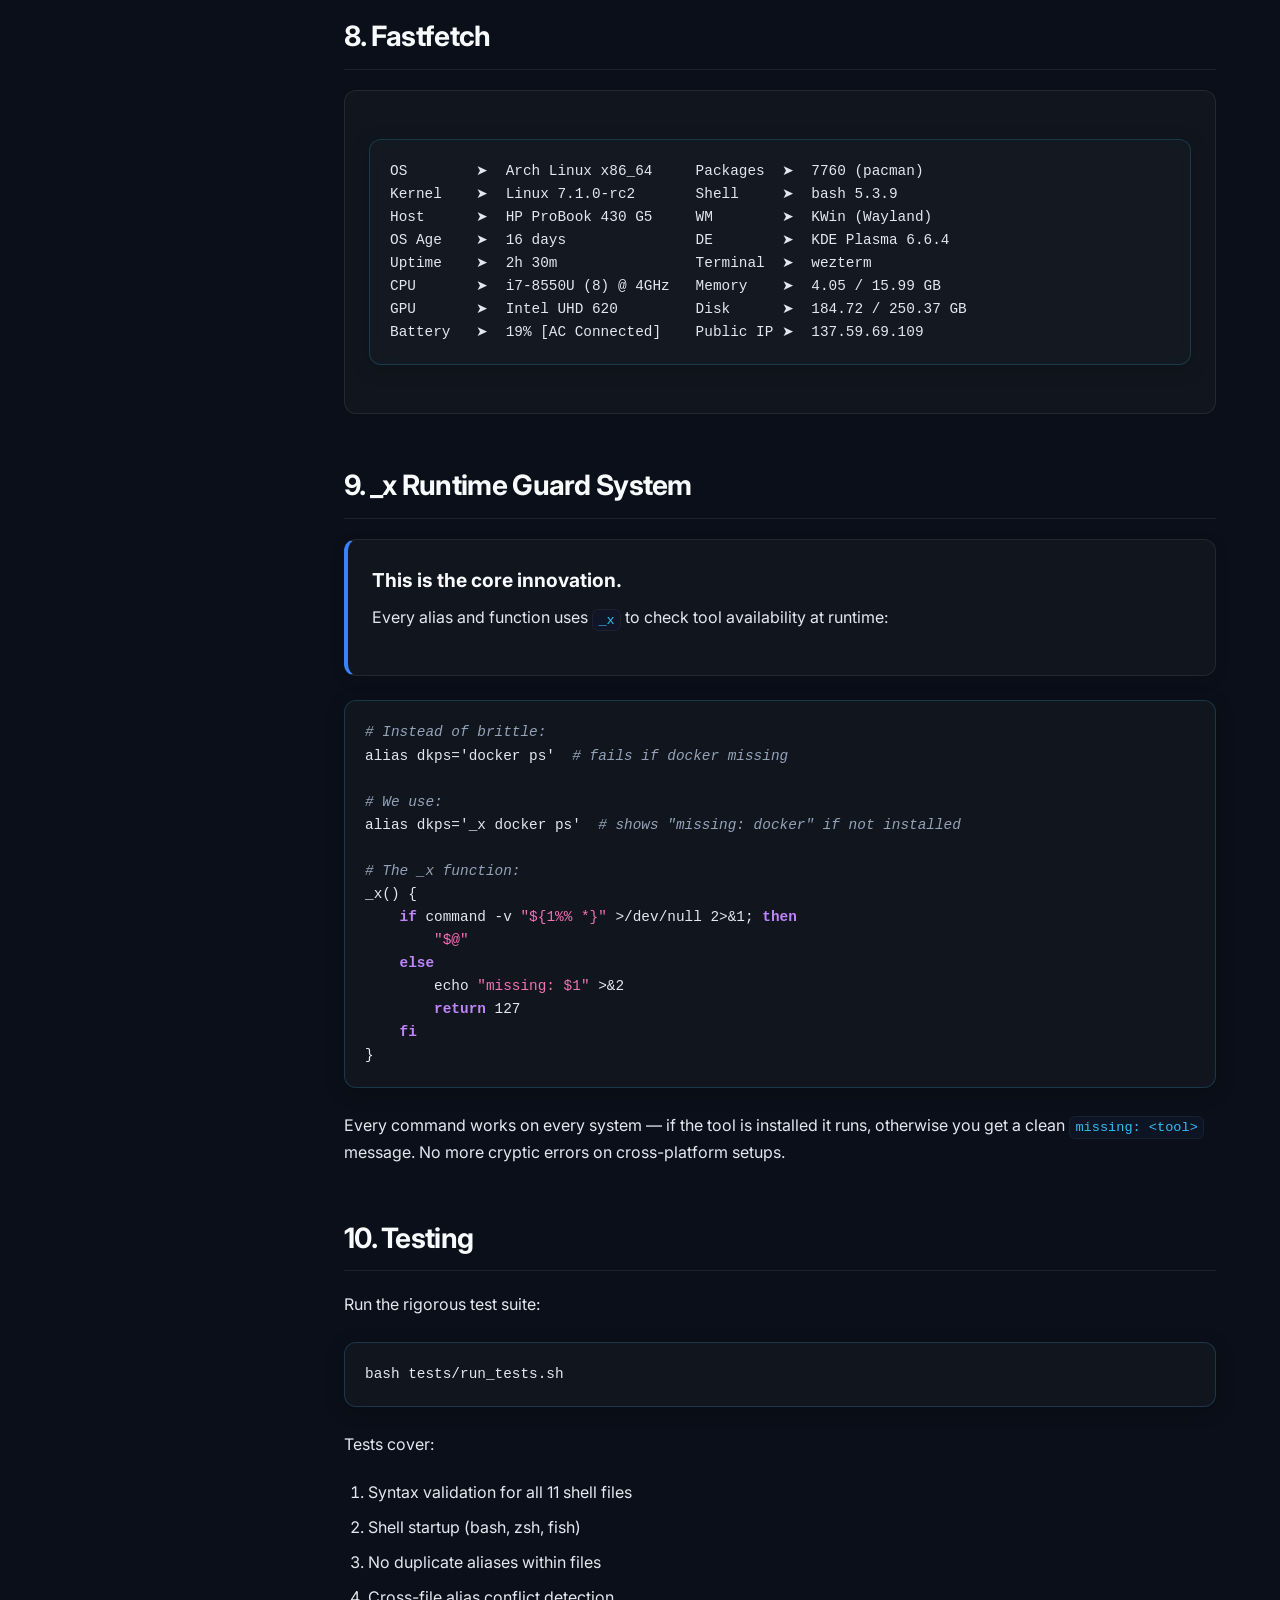
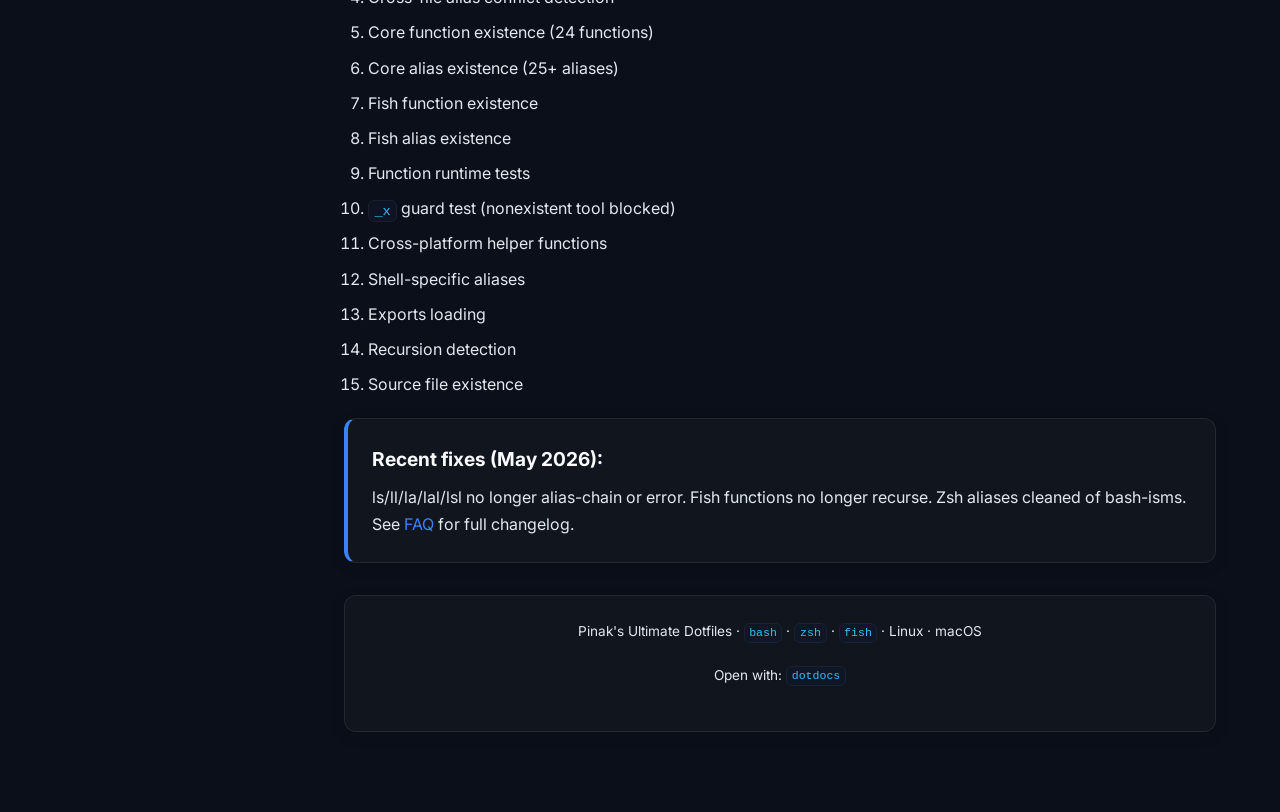
==== commit c8fc770c: "Fix keybind conflicts, safeguard alias expansion on bash/zsh source, fix fish $() substitutions, and" ====
--- a/docs/index.html
+++ b/docs/index.html
@@ -14,6 +14,7 @@
 
   <nav id="sidebar">
     <h2>📖 Manual Pages</h2>
+    <a href="index.html" class="active">Main Page</a>
     <a href="install.html">Installation</a>
     <a href="architecture.html">Architecture</a>
     <a href="bash.html">Bash Manual</a>
